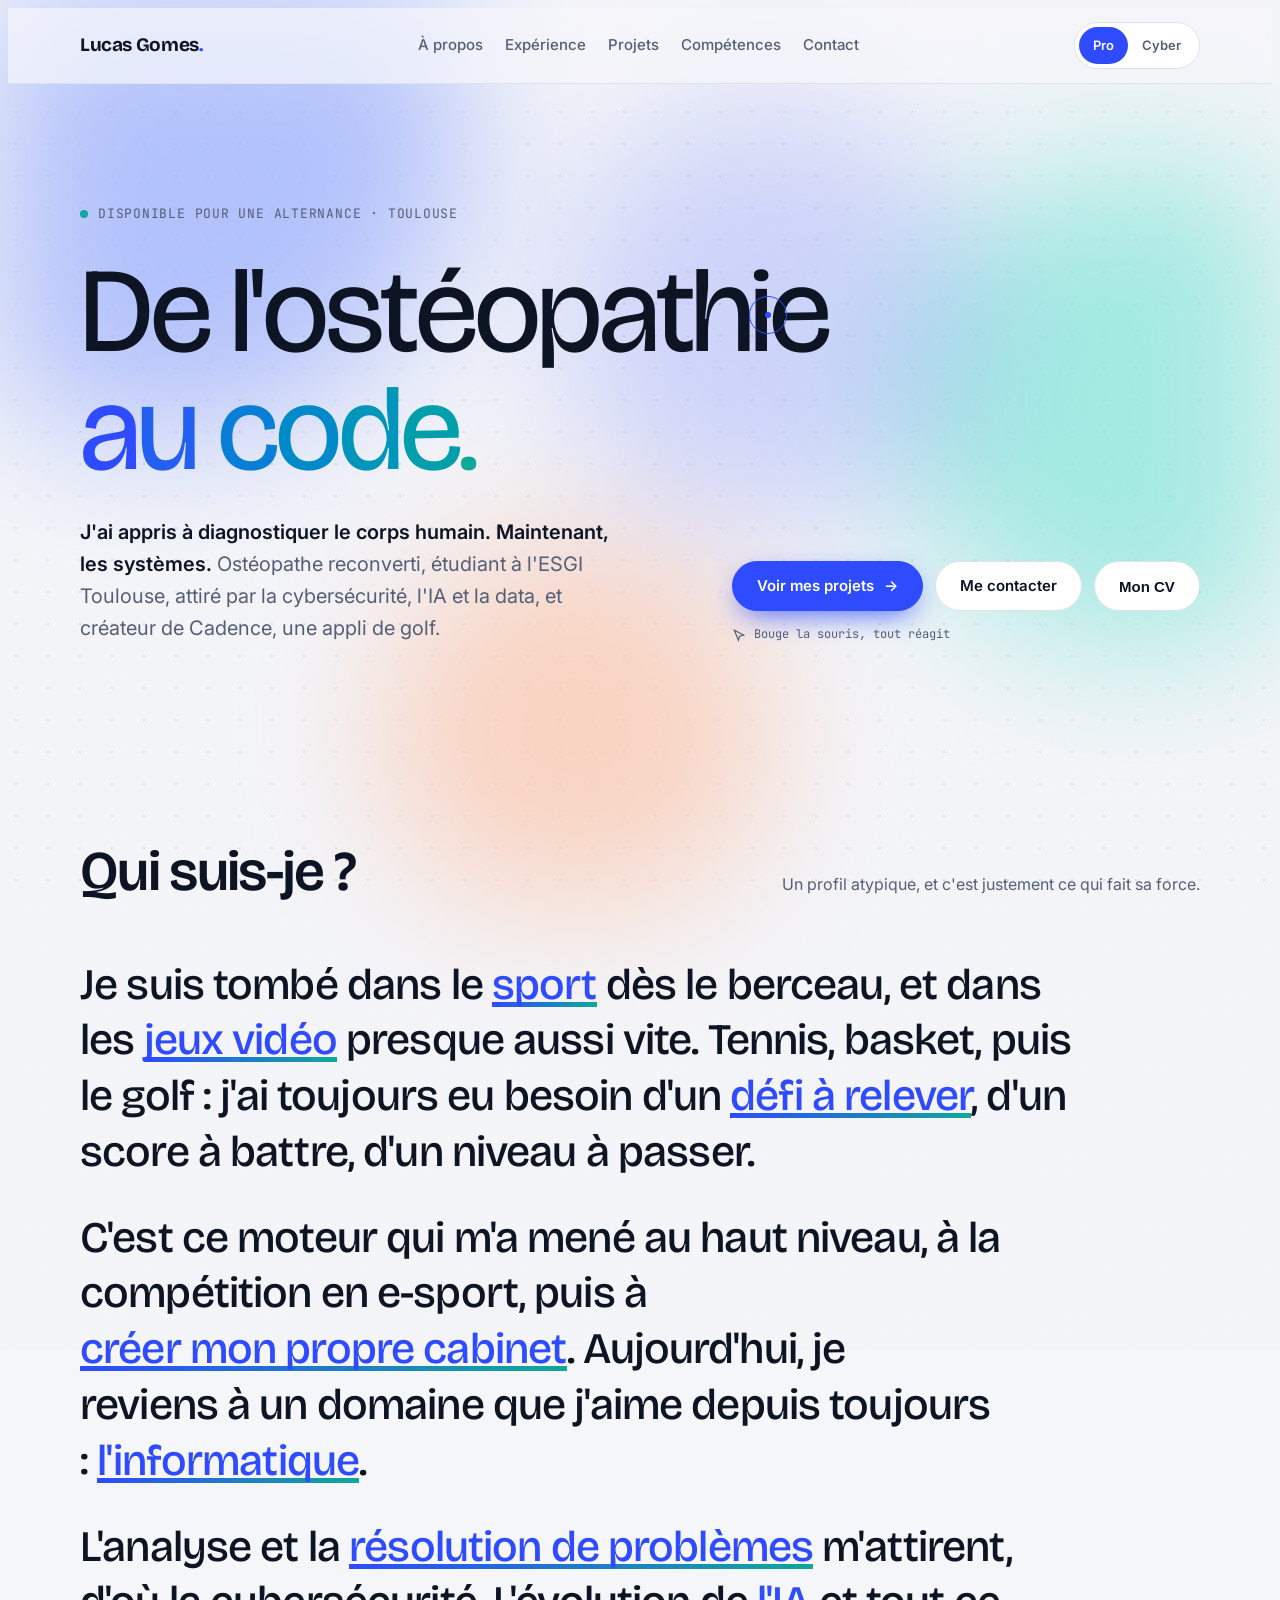
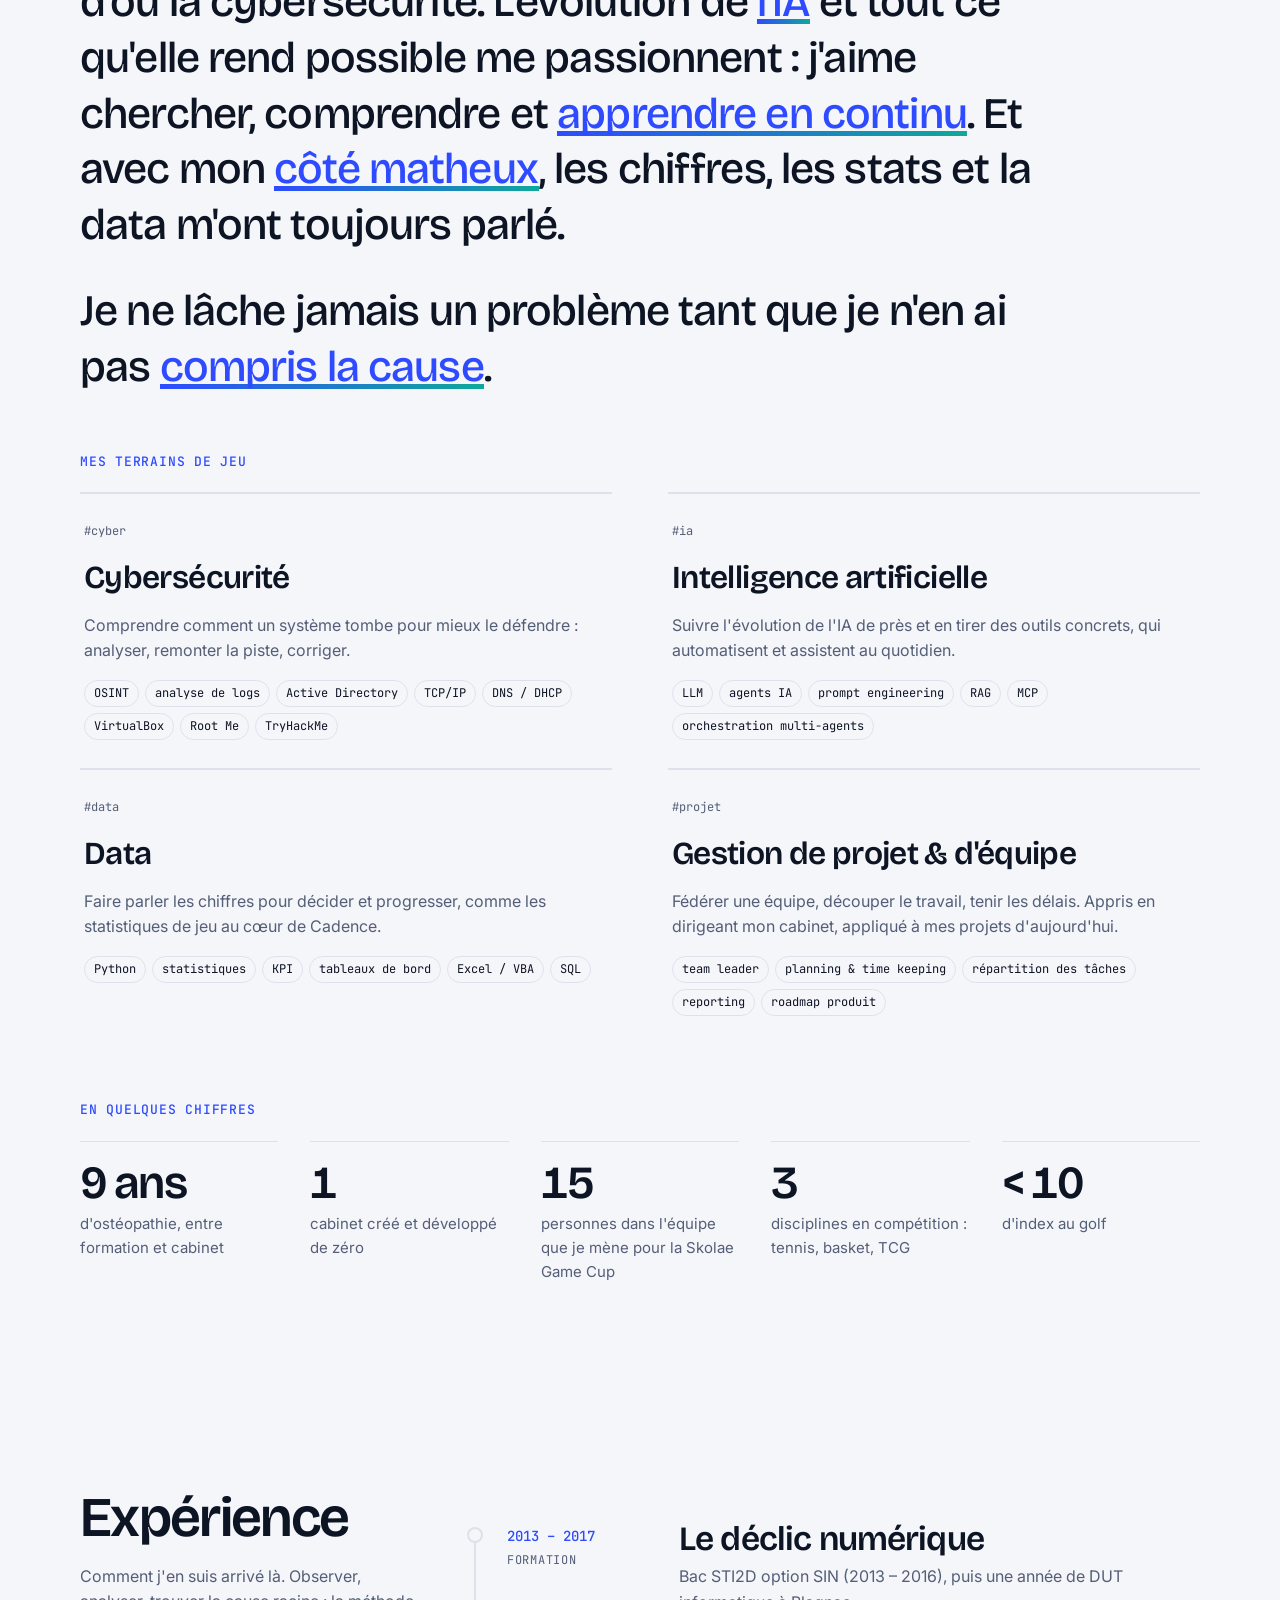
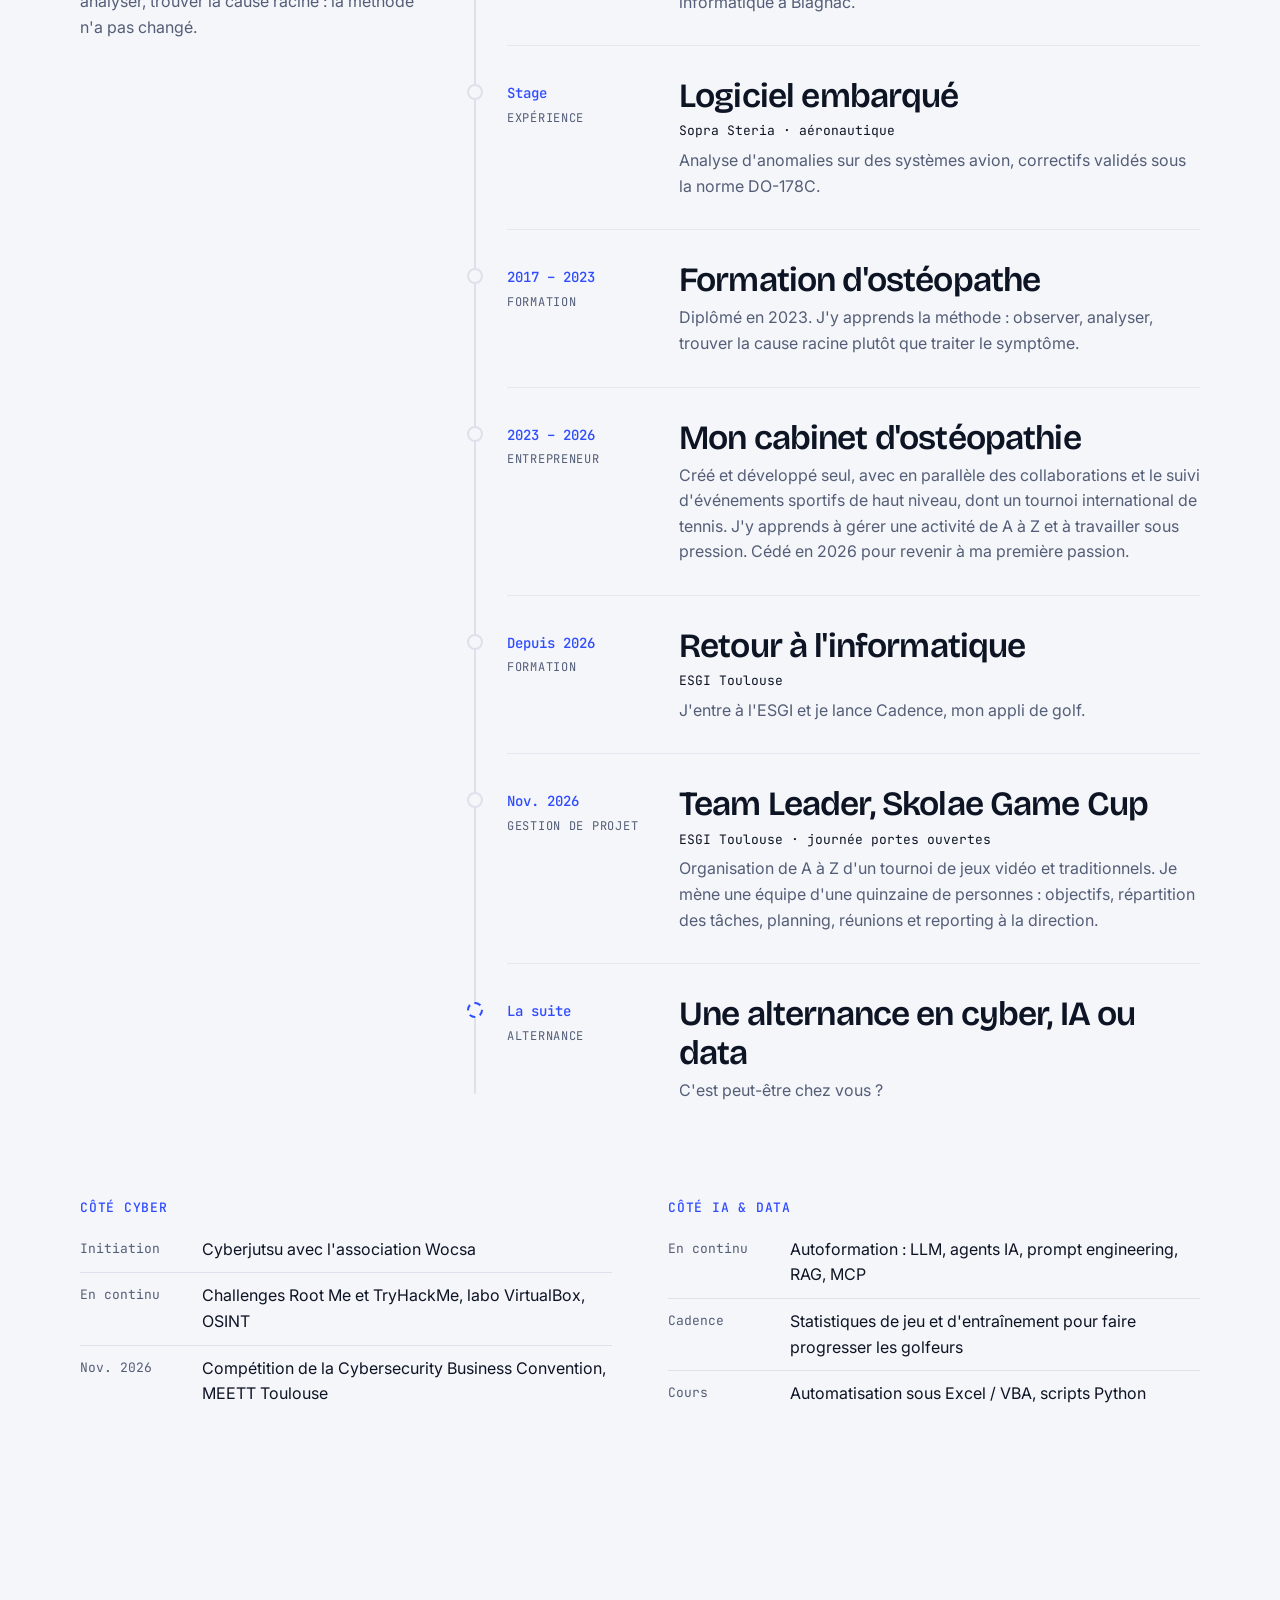
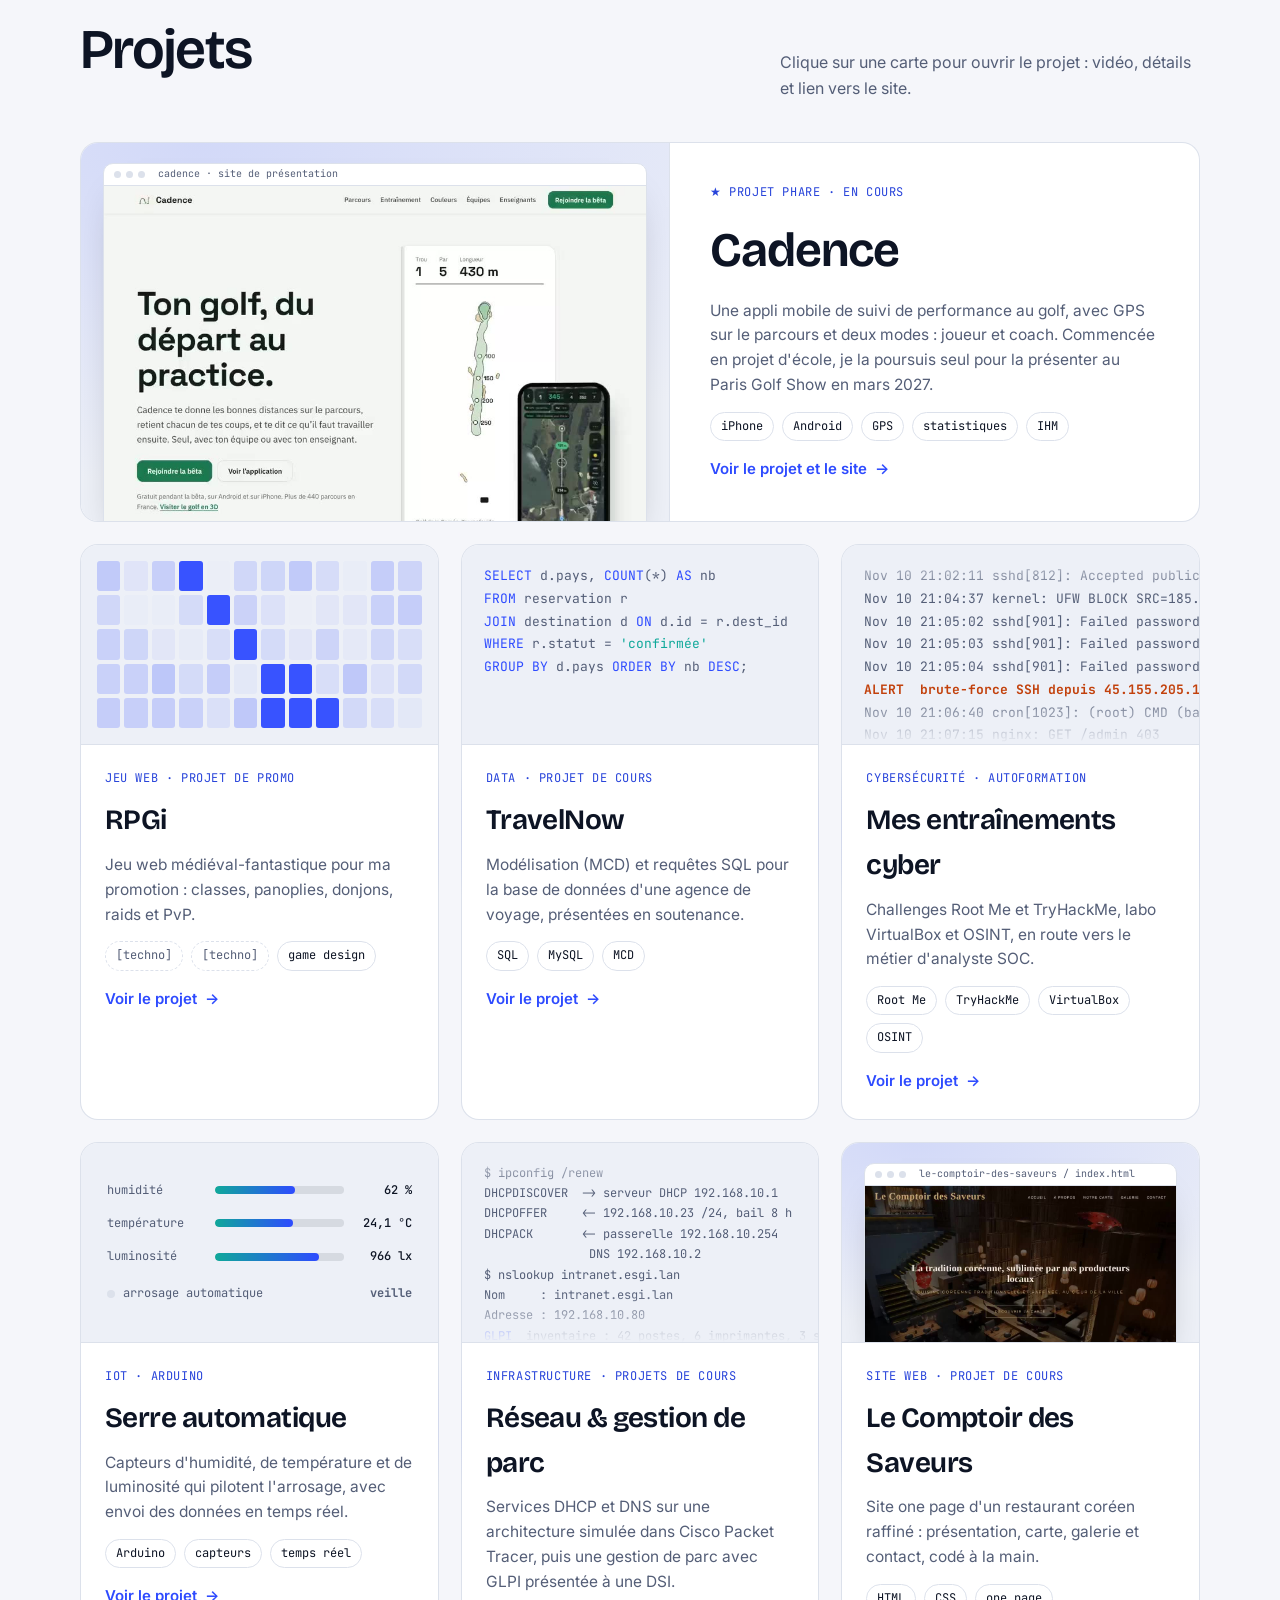
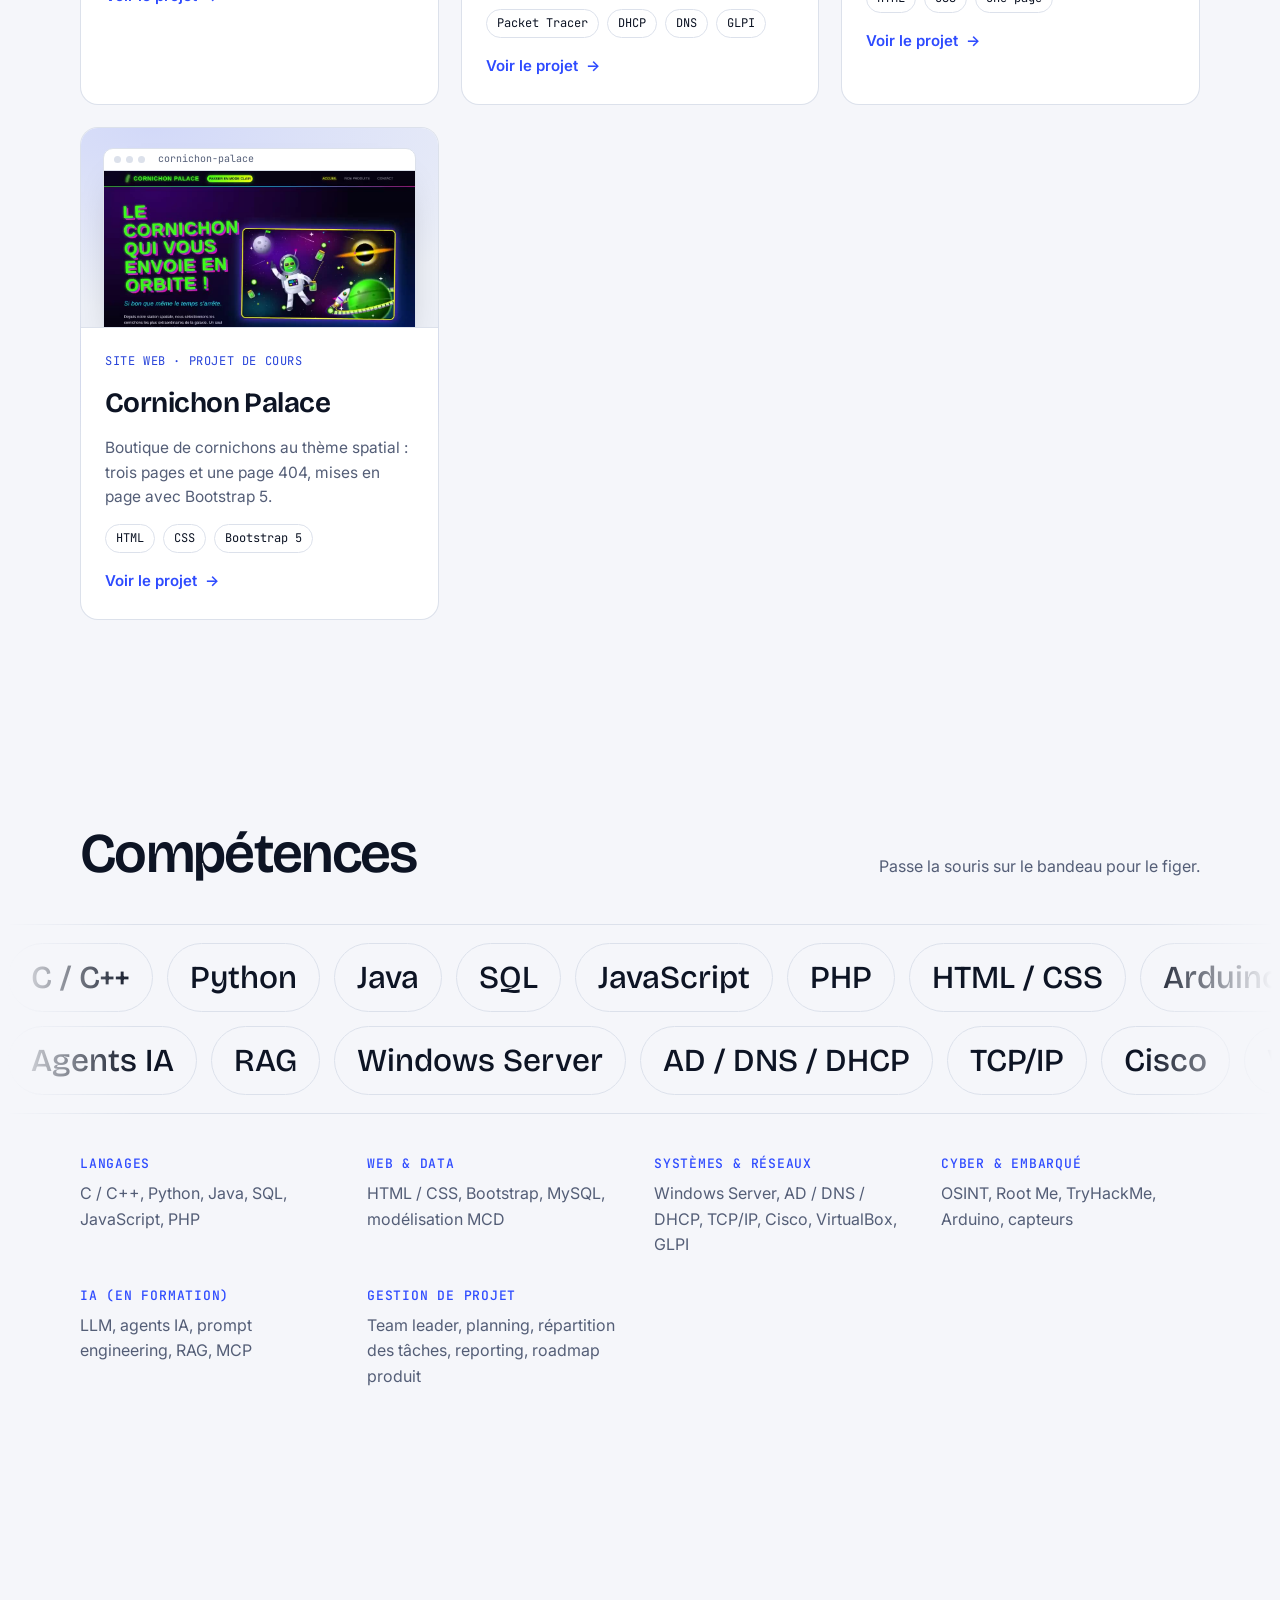
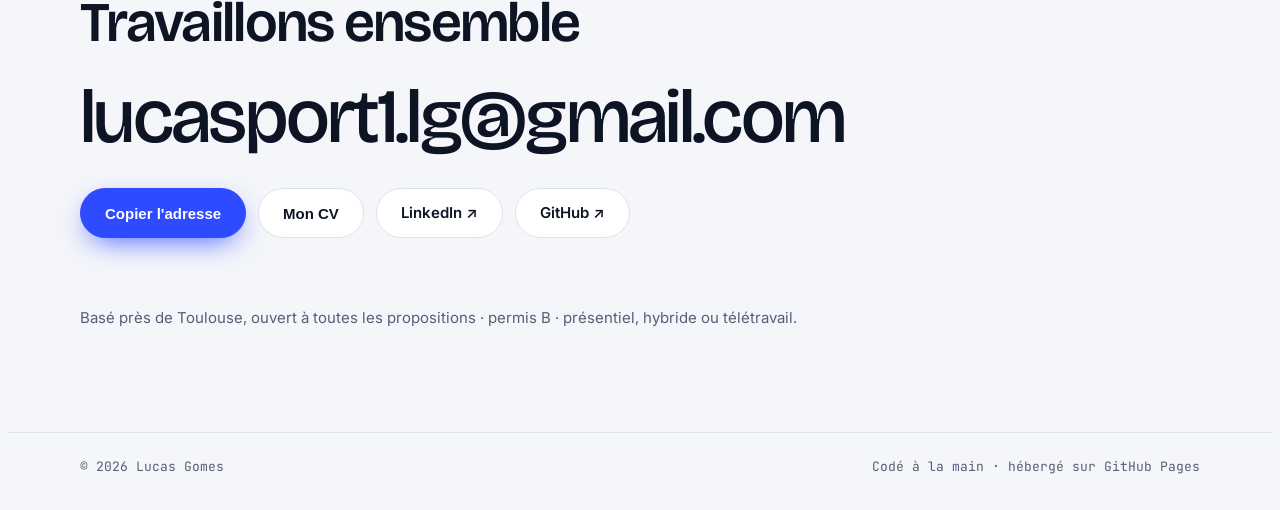
==== index.html @ 2aadfc9c "Mise en ligne du portfolio Co-Authored-By: Claude Opus 5.5 <noreply@anthropic.com> Claude-Session: h" ====
<!doctype html>
<html lang="fr">
<head>
<meta charset="utf-8">
<meta name="viewport" content="width=device-width, initial-scale=1, viewport-fit=cover">
<title>Lucas Gomes · Portfolio, alternance cyber, IA et data à Toulouse</title>
<meta name="description" content="Portfolio de Lucas Gomes, étudiant à l'ESGI Toulouse en reconversion vers l'informatique, à la recherche d'une alternance en cybersécurité, IA ou data. Projets : Cadence, TravelNow, serre connectée, sites web.">
<meta name="author" content="Lucas Gomes">
<meta property="og:type" content="website">
<meta property="og:title" content="Lucas Gomes · De l'ostéopathie au code">
<meta property="og:description" content="Étudiant ESGI Toulouse, en recherche d'alternance en cybersécurité, IA ou data.">
<meta property="og:image" content="assets/media/cadence-site-poster.jpg">
<meta name="theme-color" content="#05070B">
<link rel="icon" href="data:image/svg+xml,%3Csvg xmlns='http://www.w3.org/2000/svg' viewBox='0 0 64 64'%3E%3Crect width='64' height='64' rx='14' fill='%2305070B'/%3E%3Ctext x='32' y='42' font-family='monospace' font-size='28' font-weight='700' text-anchor='middle' fill='%233DFFA2'%3ELG%3C/text%3E%3C/svg%3E">
<link rel="preconnect" href="https://fonts.googleapis.com">
<link rel="preconnect" href="https://fonts.gstatic.com" crossorigin>
<link rel="stylesheet" href="https://fonts.googleapis.com/css2?family=Bricolage+Grotesque:opsz,wght@12..96,200..800&family=Inter:wght@400;500;600&family=JetBrains+Mono:wght@400;500;700&display=swap">
<style>
/* Layout : une seule colonne éditoriale (max 1160px), fond vivant fixe derrière (canvas + halos), contenu en couches au-dessus.
   Deux "looks" choisis par le visiteur via data-look sur <html> : pro (clair, dégradés doux) et cyber (sombre, glyphes). */
:root{
  color-scheme: light;
  --bg:#F5F6FA; --bg2:#FFFFFF; --fg:#0D1424; --muted:#545E77; --line:#DCE1EB;
  --card:rgba(255,255,255,.72); --v-bg:#EDF0F7;
  --accent:#2E4BFF; --accent-ink:#FFFFFF; --accent2:#0FA89A; --warn:#C2410C;
  --blob1:#7D98FF; --blob2:#62E3D1; --blob3:#FFB995; --blob-op:.55;
  --field:84,94,119; --field-hot:46,75,255;
  --nav:rgba(245,246,250,.72);
  --display:'Bricolage Grotesque','Space Grotesk',system-ui,sans-serif;
  --body:'Inter',system-ui,-apple-system,'Segoe UI',sans-serif;
  --mono:'JetBrains Mono',ui-monospace,'SFMono-Regular',Menlo,monospace;
  --radius:18px; --h-weight:420; --h-track:-0.035em;
}
:root[data-look="cyber"]{
  color-scheme: dark;
  --bg:#05070B; --bg2:#0A0F15; --fg:#E3EBF2; --muted:#8D9AA9; --line:#1A2430;
  --card:rgba(10,16,23,.78); --v-bg:#081017;
  --accent:#3DFFA2; --accent-ink:#03110A; --accent2:#22D3EE; --warn:#FB923C;
  --blob1:#0C5A40; --blob2:#0A4656; --blob3:#0E3326; --blob-op:.5;
  --field:110,128,148; --field-hot:61,255,162;
  --nav:rgba(5,7,11,.72);
  --display:'JetBrains Mono',ui-monospace,Menlo,monospace;
  --radius:6px; --h-weight:700; --h-track:-0.04em;
}
*{box-sizing:border-box}
html{scroll-behavior:smooth}
body{background:var(--bg);color:var(--fg);font-family:var(--body);font-size:16px;line-height:1.6;overflow-x:hidden;transition:background .4s,color .4s}
::selection{background:var(--accent);color:var(--accent-ink)}
a{color:inherit}
:focus-visible{outline:2px solid var(--accent);outline-offset:3px;border-radius:4px}
.only-cyber{display:none}
:root[data-look="cyber"] .only-cyber{display:revert}
:root[data-look="cyber"] .only-pro{display:none}

/* ---------- fond vivant ---------- */
#field{position:fixed;inset:0;width:100%;height:100%;z-index:0;pointer-events:none}
.blobs{position:fixed;inset:0;z-index:0;pointer-events:none;overflow:hidden;filter:blur(70px);opacity:var(--blob-op);transition:opacity .5s}
.blob{position:absolute;border-radius:50%;will-change:transform}
.b1{width:46vw;height:46vw;left:-10vw;top:-12vw;background:var(--blob1);animation:drift1 22s ease-in-out infinite alternate}
.b2{width:38vw;height:38vw;right:-8vw;top:18vh;background:var(--blob2);animation:drift2 26s ease-in-out infinite alternate}
.b3{width:30vw;height:30vw;left:30vw;top:60vh;background:var(--blob3);animation:drift3 30s ease-in-out infinite alternate}
.bc{width:420px;height:420px;left:0;top:0;background:var(--accent);opacity:.35}
@keyframes drift1{to{transform:translate(18vw,14vh) scale(1.15)}}
@keyframes drift2{to{transform:translate(-20vw,22vh) scale(.9)}}
@keyframes drift3{to{transform:translate(-14vw,-30vh) scale(1.2)}}
.scan{position:fixed;inset:0;z-index:1;pointer-events:none;background:repeating-linear-gradient(to bottom,transparent 0 2px,rgba(0,0,0,.18) 2px 3px);opacity:0;transition:opacity .4s}
:root[data-look="cyber"] .scan{opacity:1}
.grain{position:fixed;inset:-50%;z-index:1;pointer-events:none;opacity:.05;background-image:url("data:image/svg+xml,%3Csvg xmlns='http://www.w3.org/2000/svg' width='160' height='160'%3E%3Cfilter id='n'%3E%3CfeTurbulence type='fractalNoise' baseFrequency='.9' numOctaves='2'/%3E%3C/filter%3E%3Crect width='100%25' height='100%25' filter='url(%23n)'/%3E%3C/svg%3E")}
main,header,footer{position:relative;z-index:2}

/* ---------- curseur ---------- */
.cur{position:fixed;left:0;top:0;z-index:100;pointer-events:none;border-radius:50%;display:none}
.cur-dot{width:6px;height:6px;margin:-3px 0 0 -3px;background:var(--accent)}
.cur-ring{width:38px;height:38px;margin:-19px 0 0 -19px;border:1.5px solid var(--accent);transition:width .25s,height .25s,margin .25s,background .25s,border-radius .25s}
.cur-ring.hover{width:72px;height:72px;margin:-36px 0 0 -36px;background:color-mix(in srgb,var(--accent) 14%,transparent)}
:root[data-look="cyber"] .cur-ring{border-radius:2px}
@media (pointer:fine){ .has-cursor .cur{display:block} .has-cursor, .has-cursor a, .has-cursor button{cursor:none} }

/* ---------- structure ---------- */
.wrap{max-width:1160px;margin:0 auto;padding-left:max(20px,env(safe-area-inset-left,0px));padding-right:max(20px,env(safe-area-inset-right,0px))}
.progress{position:fixed;top:0;left:0;height:3px;width:100%;transform-origin:0 50%;transform:scaleX(0);background:linear-gradient(90deg,var(--accent),var(--accent2));z-index:60}
body::before{content:"";position:fixed;inset:0 0 auto;height:env(safe-area-inset-top,0px);z-index:10;background:var(--bg)}
header{position:sticky;top:env(safe-area-inset-top,0px);z-index:50;backdrop-filter:blur(14px) saturate(1.4);-webkit-backdrop-filter:blur(14px) saturate(1.4);background:var(--nav);border-bottom:1px solid var(--line)}
nav{display:flex;flex-wrap:wrap;align-items:center;justify-content:space-between;gap:12px 24px;padding-block:14px}
.logo{font-family:var(--display);font-weight:700;font-size:19px;text-decoration:none;letter-spacing:-0.02em}
.logo b{color:var(--accent)}
.links{display:flex;flex-wrap:wrap;gap:4px 22px;font-size:15px;font-weight:500}
.links a{text-decoration:none;color:var(--muted);padding-block:8px;position:relative;transition:color .2s}
.links a::after{content:"";position:absolute;left:0;right:0;bottom:4px;height:2px;background:var(--accent);transform:scaleX(0);transform-origin:right;transition:transform .35s cubic-bezier(.7,0,.2,1)}
.links a:hover{color:var(--fg)} .links a:hover::after{transform:scaleX(1);transform-origin:left}
:root[data-look="cyber"] .links a{font-family:var(--mono);font-size:13px}

.switch{position:relative;display:flex;padding:4px;border:1px solid var(--line);border-radius:999px;background:var(--bg2);font-size:13px;font-weight:600}
.switch button{position:relative;z-index:1;border:0;background:none;color:var(--muted);font:inherit;padding:8px 14px;border-radius:999px;min-height:36px;transition:color .3s}
.switch button[aria-pressed="true"]{color:var(--accent-ink)}
.switch .pill{position:absolute;top:4px;bottom:4px;left:4px;border-radius:999px;background:var(--accent);transition:transform .45s cubic-bezier(.7,0,.2,1),width .45s}
:root[data-look="cyber"] .switch,:root[data-look="cyber"] .switch .pill,:root[data-look="cyber"] .switch button{border-radius:4px;font-family:var(--mono)}
::view-transition-old(root),::view-transition-new(root){animation:none;mix-blend-mode:normal}

/* ---------- hero ---------- */
.hero{padding-block:clamp(56px,10vw,120px) clamp(48px,8vw,96px);display:flex;flex-direction:column;gap:28px}
.eyebrow{font-family:var(--mono);font-size:13px;letter-spacing:.06em;text-transform:uppercase;color:var(--muted);display:flex;align-items:center;gap:10px}
.eyebrow .dot{width:8px;height:8px;border-radius:50%;background:var(--accent2);box-shadow:0 0 0 0 var(--accent2);animation:ping 2s infinite}
@keyframes ping{70%{box-shadow:0 0 0 10px transparent}100%{box-shadow:0 0 0 0 transparent}}
:root[data-look="cyber"] .eyebrow{text-transform:none;letter-spacing:0;color:var(--accent)}
.caret{display:inline-block;width:.6em;height:1.1em;background:var(--accent);vertical-align:-.15em;animation:blink 1s steps(1) infinite}
@keyframes blink{50%{opacity:0}}
h1{margin:0;font-family:var(--display);font-weight:var(--h-weight);font-size:clamp(46px,9.4vw,132px);line-height:.98;letter-spacing:var(--h-track);font-variation-settings:'opsz' 96;text-wrap:balance}
h1 .line{display:block}
h1 .w{display:inline-block;white-space:nowrap}
h1 .c{display:inline-block;transition:color .3s;will-change:transform}
h1 .l2 .c{color:color-mix(in oklab,var(--accent) calc(100% - var(--t)*100%),var(--accent2))}
:root[data-look="cyber"] h1{font-size:clamp(38px,7.6vw,104px)}
:root[data-look="cyber"] h1 .l2 .c{color:var(--accent);text-shadow:0 0 24px color-mix(in srgb,var(--accent) 45%,transparent)}
.hero-foot{display:flex;flex-wrap:wrap;align-items:flex-end;justify-content:space-between;gap:28px}
.lede{margin:0;max-width:560px;font-size:clamp(17px,1.6vw,20px);line-height:1.6;color:var(--muted);min-width:0}
.lede strong{color:var(--fg);font-weight:600}
.ctas{display:flex;flex-wrap:wrap;gap:12px}
.btn{display:inline-flex;align-items:center;gap:10px;min-height:50px;padding:0 24px;border-radius:999px;font-weight:600;font-size:15px;text-decoration:none;border:1px solid var(--line);background:var(--bg2);color:var(--fg);transition:background .3s,color .3s,border-color .3s,box-shadow .3s;will-change:transform}
.btn.primary{background:var(--accent);color:var(--accent-ink);border-color:var(--accent);box-shadow:0 10px 30px -10px var(--accent)}
.btn:hover{border-color:var(--accent)}
.btn .arr{transition:transform .3s}
.btn:hover .arr{transform:translateX(4px)}
:root[data-look="cyber"] .btn{border-radius:4px;font-family:var(--mono);font-size:14px}
.hint{font-family:var(--mono);font-size:12px;color:var(--muted);display:flex;align-items:center;gap:8px}
.hint svg{animation:nudge 2.4s ease-in-out infinite}
@keyframes nudge{50%{transform:translate(-4px,-4px)}}

/* ---------- sections ---------- */
section{padding-block:clamp(56px,8vw,104px)}
.sec-head{display:flex;flex-wrap:wrap;align-items:baseline;justify-content:space-between;gap:12px 32px;margin-bottom:40px}
h2{margin:0;font-family:var(--display);font-weight:600;font-size:clamp(32px,4.4vw,56px);letter-spacing:-0.03em;line-height:1.05;text-wrap:balance}
:root[data-look="cyber"] h2{font-weight:700;font-size:clamp(26px,3.4vw,40px)}
:root[data-look="cyber"] h2::before{content:"> ";color:var(--accent)}
.sec-head p{margin:0;color:var(--muted);max-width:420px}

/* à propos */
.about{display:flex;flex-direction:column;gap:56px}
.about .sec-head{margin-bottom:0}
.manifesto{display:flex;flex-direction:column;gap:.7em;font-family:var(--display);font-size:clamp(24px,3.4vw,44px);line-height:1.28;letter-spacing:-0.02em;font-weight:500;max-width:1000px}
.manifesto p{margin:0;text-wrap:pretty}
:root[data-look="cyber"] .manifesto{font-size:clamp(20px,2.6vw,32px);font-weight:500;letter-spacing:-0.01em}
.mw{color:var(--muted);transition:color .5s}
.mw.on{color:var(--fg)}
.k{position:relative;white-space:nowrap;background:linear-gradient(90deg,var(--accent),var(--accent2)) left 92%/0% .12em no-repeat;transition:background-size .7s cubic-bezier(.7,0,.2,1)}
.k.on{background-size:100% .12em}
.k .mw.on{color:var(--accent)}
.k:hover .mw{color:var(--accent2)}
.facts-wrap{display:flex;flex-direction:column;gap:20px}
.f-tags{margin:6px 0 0;padding:0;list-style:none;display:flex;flex-wrap:wrap;gap:6px}
.f-tags li{font-family:var(--mono);font-size:12px;padding:3px 9px;border-radius:999px;border:1px solid var(--line);color:var(--fg);transition:border-color .25s,color .25s,background .25s}
.f-tags li:hover{border-color:var(--accent);color:var(--accent);background:color-mix(in srgb,var(--accent) 8%,transparent)}
:root[data-look="cyber"] .f-tags li{border-radius:3px}
.facts{margin:0;display:grid;grid-template-columns:repeat(auto-fit,minmax(min(100%,170px),1fr));gap:24px 32px}
.facts div{border-top:1px solid var(--line);padding-top:18px;display:flex;flex-direction:column;gap:6px;transition:border-color .3s}
.facts div:hover{border-color:var(--accent)}
.facts dt{font-family:var(--display);font-size:clamp(32px,3.6vw,46px);font-weight:600;letter-spacing:-0.04em;line-height:1;color:var(--fg);font-variant-numeric:tabular-nums;transition:color .3s}
.facts div:hover dt{color:var(--accent)}
.facts dd{margin:0;color:var(--muted);font-size:15px;max-width:220px}
.fields{display:flex;flex-direction:column;gap:20px}
.fields-title{margin:0;font-family:var(--mono);font-size:13px;letter-spacing:.06em;text-transform:uppercase;color:var(--accent);font-weight:500}
.fields-grid{display:grid;grid-template-columns:repeat(auto-fit,minmax(min(100%,420px),1fr));gap:0 56px}
.field{--mx:50%;--my:50%;position:relative;padding:28px 4px 28px;border-top:2px solid var(--line);display:flex;flex-direction:column;gap:10px}
.field::before{content:"";position:absolute;left:0;top:-2px;height:2px;width:100%;background:linear-gradient(90deg,var(--accent),var(--accent2));transform:scaleX(0);transform-origin:left;transition:transform .6s cubic-bezier(.7,0,.2,1)}
.field:hover::before{transform:scaleX(1)}
.f-idx{font-family:var(--mono);font-size:12px;color:var(--muted)}
.f-idx::before{content:"#"}
:root[data-look="cyber"] .f-idx::before{content:"~/"}
.field h4{margin:0;font-family:var(--display);font-size:clamp(24px,2.6vw,32px);font-weight:600;letter-spacing:-0.02em;transition:transform .45s cubic-bezier(.2,.8,.2,1),color .3s}
.field:hover h4{transform:translateX(8px);color:var(--accent)}
.field p{margin:0;color:var(--muted)}

/* expérience : une ligne de vie, sans boîtes */
.xp-layout{display:grid;grid-template-columns:minmax(0,1fr) minmax(0,2.2fr);gap:48px;align-items:start}
@media (max-width:860px){.xp-layout{grid-template-columns:minmax(0,1fr);gap:24px}}
.xp-side{position:sticky;top:110px;display:flex;flex-direction:column;gap:16px}
@media (max-width:860px){.xp-side{position:static}}
.xp-side p{margin:0;color:var(--muted);max-width:340px}
.xp-list{position:relative;display:flex;flex-direction:column;padding-left:44px}
.xp-line{position:absolute;left:11px;top:40px;bottom:40px;width:2px;background:var(--line);border-radius:2px;overflow:hidden}
.xp-fill{position:absolute;inset:0;background:linear-gradient(var(--accent),var(--accent2));transform-origin:top;transform:scaleY(0)}
.xp{--mx:50%;--my:50%;position:relative;display:grid;grid-template-columns:140px minmax(0,1fr);gap:6px 32px;padding-block:30px}
@media (max-width:600px){.xp{grid-template-columns:minmax(0,1fr)}}
.xp+.xp{border-top:1px solid color-mix(in srgb,var(--line) 70%,transparent)}
.xp::before{content:"";position:absolute;inset:0 -24px 0 -12px;pointer-events:none;opacity:0;transition:opacity .4s;background:radial-gradient(420px circle at var(--mx) var(--my),color-mix(in srgb,var(--accent) 10%,transparent),transparent 60%)}
.xp:hover::before{opacity:1}
.xp-node{position:absolute;left:-40px;top:38px;width:16px;height:16px;border-radius:50%;background:var(--bg);border:2px solid var(--line);transition:border-color .4s,background .4s,box-shadow .4s,transform .4s}
.xp.lit .xp-node{border-color:var(--accent);background:var(--accent);box-shadow:0 0 0 6px color-mix(in srgb,var(--accent) 18%,transparent)}
.xp:hover .xp-node{transform:scale(1.3)}
.xp.next .xp-node{background:var(--bg);border-style:dashed;border-color:var(--accent);box-shadow:none}
:root[data-look="cyber"] .xp-node{border-radius:2px}
.xp-when{display:flex;flex-direction:column;gap:4px;padding-top:6px;font-family:var(--mono)}
.xp-date{color:var(--accent);font-weight:500;font-size:14px}
.xp-type{color:var(--muted);font-size:12px;letter-spacing:.06em;text-transform:uppercase}
:root[data-look="cyber"] .xp-date::before{content:"["} :root[data-look="cyber"] .xp-date::after{content:"]"}
:root[data-look="cyber"] .xp-type{text-transform:none;letter-spacing:0}
:root[data-look="cyber"] .xp-type::before{content:"// "}
.xp-what{display:flex;flex-direction:column;gap:6px;min-width:0;transition:transform .45s cubic-bezier(.2,.8,.2,1)}
.xp:hover .xp-what{transform:translateX(10px)}
.xp h3{margin:0;font-family:var(--display);font-size:clamp(22px,2.8vw,34px);font-weight:600;letter-spacing:-0.025em;line-height:1.15;transition:color .3s}
.xp:hover h3{color:var(--accent)}
.xp-what p{margin:0;color:var(--muted);max-width:560px}
.xp-org{font-family:var(--mono);font-size:13px;color:var(--fg)}
.xp-extra{display:grid;grid-template-columns:repeat(auto-fit,minmax(min(100%,300px),1fr));gap:24px 56px;margin-top:64px}
.xp-box h3{margin:0 0 8px;font-family:var(--mono);font-size:13px;letter-spacing:.06em;text-transform:uppercase;color:var(--accent);font-weight:500}
.mini{margin:0;padding:0;list-style:none;display:flex;flex-direction:column}
.mini li{display:grid;grid-template-columns:110px minmax(0,1fr);gap:12px;padding-block:10px;border-top:1px solid var(--line);transition:padding-left .3s,color .3s}
.mini li:first-child{border-top:0}
.mini li:hover{padding-left:8px}
.mini li span{font-family:var(--mono);font-size:13px;color:var(--muted);padding-top:2px}
@media (max-width:420px){.mini li{grid-template-columns:minmax(0,1fr);gap:2px}}

/* projets */
.cards{display:grid;grid-template-columns:repeat(auto-fit,minmax(min(100%,330px),1fr));gap:22px;perspective:1200px}
.card{--mx:50%;--my:50%;position:relative;display:flex;flex-direction:column;text-decoration:none;color:var(--fg);border-radius:var(--radius);border:1px solid transparent;
  background:linear-gradient(var(--bg2),var(--bg2)) padding-box,radial-gradient(420px circle at var(--mx) var(--my),var(--accent),var(--line) 45%) border-box;
  transform-style:preserve-3d;transition:transform .5s cubic-bezier(.2,.8,.2,1),box-shadow .4s;overflow:hidden;min-width:0}
.card::before{content:"";position:absolute;inset:0;z-index:3;pointer-events:none;opacity:0;transition:opacity .3s;background:radial-gradient(500px circle at var(--mx) var(--my),color-mix(in srgb,var(--accent) 16%,transparent),transparent 45%)}
.card:hover::before{opacity:1}
.card:hover{box-shadow:0 30px 60px -30px color-mix(in srgb,var(--accent) 55%,transparent)}
.visual{position:relative;height:200px;background:var(--v-bg);overflow:hidden;border-bottom:1px solid var(--line)}
.card-body{padding:24px 24px 26px;display:flex;flex-direction:column;gap:10px;transform:translateZ(30px)}
.kind{font-family:var(--mono);font-size:12px;letter-spacing:.05em;text-transform:uppercase;color:var(--accent)}
:root[data-look="pro"] .kind{color:color-mix(in oklab,var(--accent) 85%,var(--fg))}
.card h3{margin:0;font-family:var(--display);font-size:28px;font-weight:650;letter-spacing:-0.02em}
.card p{margin:0;color:var(--muted);font-size:15.5px}
.tags{display:flex;flex-wrap:wrap;gap:8px;margin-top:4px}
.tag{font-family:var(--mono);font-size:12px;padding:4px 10px;border-radius:999px;border:1px solid var(--line);color:var(--fg)}
.tag.todo{border-style:dashed;color:var(--muted)}
:root[data-look="cyber"] .tag{border-radius:3px}
.more{margin-top:6px;font-weight:600;font-size:15px;color:var(--accent);display:flex;gap:8px;align-items:center}
.more span{transition:transform .3s}
.card:hover .more span{transform:translateX(6px)}

/* visuels de projet */
.v-cadence{background:repeating-radial-gradient(circle at 70% 55%,transparent 0 18px,color-mix(in srgb,var(--accent2) 22%,transparent) 18px 19px),var(--v-bg)}
.v-cadence .hole{position:absolute;left:70%;top:55%;width:14px;height:14px;margin:-7px;border-radius:50%;background:var(--fg)}
.v-cadence .flag{position:absolute;left:70%;top:55%;width:2px;height:64px;margin-top:-64px;background:var(--fg)}
.v-cadence .flag::after{content:"";position:absolute;left:2px;top:0;border-left:26px solid var(--accent);border-top:9px solid transparent;border-bottom:9px solid transparent;transform-origin:left;animation:wave 1.6s ease-in-out infinite alternate}
@keyframes wave{to{transform:scaleX(.7) skewY(6deg)}}
.v-cadence .ball{position:absolute;left:14%;top:78%;width:16px;height:16px;margin:-8px;border-radius:50%;background:radial-gradient(circle at 35% 30%,#FFFFFF 55%,#D9DEE6);border:1px solid rgba(0,0,0,.12);box-shadow:0 4px 10px rgba(0,0,0,.2);transition:left 1.1s cubic-bezier(.3,.7,.2,1),top 1.1s cubic-bezier(.5,0,.3,1)}
.v-cadence .trail{position:absolute;inset:0}
.card:hover .v-cadence .ball{left:70%;top:55%}
:root[data-look="cyber"] .v-cadence .ball{border-color:transparent;box-shadow:0 0 12px 2px color-mix(in srgb,var(--accent) 55%,transparent),0 0 0 1px var(--accent)}
.v-rpgi{display:grid;grid-template-columns:repeat(12,1fr);grid-template-rows:repeat(5,1fr);gap:4px;padding:16px}
.v-rpgi i{border-radius:3px;background:color-mix(in srgb,var(--accent) calc(var(--k)*100%),var(--v-bg));transition:transform .5s cubic-bezier(.2,.8,.2,1),background .5s;transition-delay:calc(var(--d)*18ms)}
.card:hover .v-rpgi i{transform:rotateY(180deg) scale(.86);background:color-mix(in srgb,var(--accent2) calc(var(--k)*100%),var(--v-bg))}
.code{font-family:var(--mono);font-size:13px;line-height:1.75;padding:20px 22px;margin:0;white-space:pre;color:var(--muted);position:relative}
.code .k{color:var(--accent)} .code .s{color:var(--accent2)} .code .warn{color:var(--warn);font-weight:700}
.v-travel::after{content:"";position:absolute;left:0;right:0;top:20px;height:23px;background:color-mix(in srgb,var(--accent) 14%,transparent);border-left:3px solid var(--accent);transform:translateY(0);opacity:0;transition:opacity .3s}
.card:hover .v-travel::after{opacity:1;animation:rows 2.4s steps(1) infinite}
@keyframes rows{0%{transform:translateY(0)}25%{transform:translateY(23px)}50%{transform:translateY(46px)}75%{transform:translateY(69px)}}
.v-soc .code{animation:logs 9s linear infinite;animation-play-state:paused}
.card:hover .v-soc .code{animation-play-state:running}
@keyframes logs{to{transform:translateY(-50%)}}
/* mini-navigateurs des sites web */
.v-web{background:radial-gradient(120% 90% at 20% 0%,color-mix(in srgb,var(--accent) 14%,var(--v-bg)),var(--v-bg))}
.browser{position:absolute;left:22px;right:22px;top:20px;bottom:-12px;border:1px solid var(--line);border-radius:10px 10px 0 0;background:var(--bg2);overflow:hidden;box-shadow:0 20px 40px -24px rgba(0,0,0,.45);transition:transform .6s cubic-bezier(.2,.8,.2,1)}
.card:hover .browser{transform:translateY(-6px)}
:root[data-look="cyber"] .browser{border-radius:4px 4px 0 0}
.bar{height:22px;display:flex;gap:5px;align-items:center;padding:0 10px;border-bottom:1px solid var(--line)}
.bar i{width:7px;height:7px;border-radius:50%;background:var(--line)}
.bar .url{margin-left:8px;font-family:var(--mono);font-size:10px;color:var(--muted);white-space:nowrap;overflow:hidden;text-overflow:ellipsis}
.viewport{position:relative;height:calc(100% - 22px);overflow:hidden}
/* projet phare en pleine largeur */
.card.feat{grid-column:1/-1;flex-direction:row;flex-wrap:wrap}
.card.feat .visual{flex:1 1 420px;height:auto;min-height:280px;border-bottom:0;border-right:1px solid var(--line)}
.card.feat .card-body{flex:1 1 360px;justify-content:center;padding:40px}
.card.feat h3{font-size:clamp(32px,4vw,48px)}
/* serre : jauges de capteurs */
.v-serre{display:flex;flex-direction:column;justify-content:center;gap:14px;padding:22px 26px;font-family:var(--mono);font-size:12px}
.gauge{display:grid;grid-template-columns:96px minmax(0,1fr) 56px;align-items:center;gap:12px;color:var(--muted)}
.gauge i{position:relative;height:8px;border-radius:4px;background:color-mix(in srgb,var(--fg) 10%,transparent);overflow:hidden}
.gauge i u{position:absolute;inset:0;width:50%;border-radius:inherit;background:linear-gradient(90deg,var(--accent2),var(--accent));transition:width .5s}
.gauge b{color:var(--fg);font-weight:500;text-align:right}
.pump{display:flex;align-items:center;gap:8px;color:var(--muted);margin-top:4px}
.pump em{font-style:normal;margin-left:auto;font-weight:700;color:var(--muted)}
.pump.on em{color:var(--accent)}
.led{width:8px;height:8px;border-radius:50%;background:var(--line);transition:background .3s}
.pump.on .led{background:var(--accent2);animation:ping 1.1s infinite}
.viewport video{width:100%;height:100%;object-fit:cover;object-position:top;display:block;background:var(--v-bg)}
.v-res .code{font-size:12px;line-height:1.7}
.big-view.vid{height:auto;overflow:hidden;background:#000}
.big-view video{width:100%;max-height:min(68vh,640px);display:block;background:#000}
.ov-links{display:flex;flex-wrap:wrap;gap:10px;margin-top:6px}
.where{color:var(--muted);font-size:15px;margin:0}
.viewport .shot{width:100%;display:block;transition:transform 6s cubic-bezier(.45,0,.2,1)}
.card:hover .viewport .shot{transform:translateY(calc(-100% + 170px))}
.slides{display:flex;width:300%;height:100%}
.slides img{width:33.333%;height:100%;flex:none;object-fit:cover;object-position:top}
.card:hover .slides{animation:pages 5s cubic-bezier(.7,0,.2,1) infinite}
@keyframes pages{0%,22%{transform:translateX(0)}33%,55%{transform:translateX(-33.333%)}66%,88%{transform:translateX(-66.666%)}100%{transform:translateX(0)}}

/* fiche projet (ouverte au clic sur une carte) */
.ov{position:fixed;inset:0;z-index:80;overflow-y:auto;overscroll-behavior:contain;background:color-mix(in srgb,var(--bg) 94%,transparent);backdrop-filter:blur(18px);-webkit-backdrop-filter:blur(18px);padding-top:env(safe-area-inset-top,0px);padding-bottom:env(safe-area-inset-bottom,0px)}
.ov-inner{padding-block:28px 64px;display:flex;flex-direction:column;gap:24px}
.ov-top{display:flex;justify-content:space-between;align-items:center;gap:16px;flex-wrap:wrap}
.ov h2{font-size:clamp(34px,5.4vw,72px)}
.ov-grid{display:grid;grid-template-columns:repeat(auto-fit,minmax(min(100%,300px),1fr));gap:32px;align-items:start}
.ov-grid.has-media{grid-template-columns:minmax(0,1fr) minmax(0,1.9fr)}
@media (max-width:860px){.ov-grid.has-media{grid-template-columns:minmax(0,1fr)}}
.ov-info{display:flex;flex-direction:column;gap:20px;min-width:0}
.ov-info>p{margin:0;font-size:17px;line-height:1.7;color:var(--muted)}
.ov dl{margin:0;display:flex;flex-direction:column;gap:14px}
.ov dt{font-family:var(--mono);font-size:12px;letter-spacing:.06em;text-transform:uppercase;color:var(--accent)}
.ov dd{margin:2px 0 0}
.big-browser{border:1px solid var(--line);border-radius:12px;overflow:hidden;background:var(--bg2);box-shadow:0 40px 80px -40px rgba(0,0,0,.5);min-width:0}
:root[data-look="cyber"] .big-browser{border-radius:4px;box-shadow:0 0 0 1px color-mix(in srgb,var(--accent) 30%,transparent),0 40px 80px -40px color-mix(in srgb,var(--accent) 35%,transparent)}
.big-browser .bar{height:38px;padding:0 14px;gap:7px}
.big-browser .bar i{width:10px;height:10px}
.big-browser .bar .url{font-size:12px;margin-left:12px;padding:4px 12px;border-radius:6px;background:var(--v-bg);flex:1;max-width:420px}
.tabs{display:flex;flex-wrap:wrap;gap:6px;padding:10px 14px;border-bottom:1px solid var(--line)}
.tabs button{border:1px solid var(--line);background:none;color:var(--muted);font:500 13px var(--body);padding:8px 14px;border-radius:999px;min-height:36px;transition:background .25s,color .25s,border-color .25s}
.tabs button[aria-pressed="true"]{background:var(--accent);border-color:var(--accent);color:var(--accent-ink)}
:root[data-look="cyber"] .tabs button{border-radius:4px;font-family:var(--mono)}
.big-view{height:min(68vh,640px);overflow-y:auto;background:var(--v-bg)}
.big-view img{width:100%;display:block}
.scroll-hint{font-family:var(--mono);font-size:12px;color:var(--muted)}
.soon{border:1px dashed var(--line);border-radius:var(--radius);padding:32px;display:flex;flex-direction:column;gap:10px;background:var(--card)}
.soon strong{font-family:var(--display);font-size:22px}
.soon p{margin:0;color:var(--muted)}
.v-soc::after{content:"";position:absolute;inset:0;background:linear-gradient(var(--v-bg),transparent 25%,transparent 75%,var(--v-bg));pointer-events:none}

/* compétences */
.marquee{overflow:hidden;border-block:1px solid var(--line);padding-block:18px;display:flex;flex-direction:column;gap:14px;mask-image:linear-gradient(90deg,transparent,#000 10%,#000 90%,transparent);-webkit-mask-image:linear-gradient(90deg,transparent,#000 10%,#000 90%,transparent)}
.track{display:flex;gap:14px;width:max-content;animation:slide 38s linear infinite}
.track.rev{animation-direction:reverse;animation-duration:46s}
.marquee:hover .track{animation-play-state:paused}
@keyframes slide{to{transform:translateX(-50%)}}
.chip{font-family:var(--display);font-size:clamp(20px,2.6vw,32px);font-weight:500;padding:8px 22px;border-radius:999px;border:1px solid var(--line);white-space:nowrap;transition:background .25s,color .25s,transform .25s,border-color .25s}
.chip:hover{background:var(--accent);color:var(--accent-ink);border-color:var(--accent);transform:scale(1.06) rotate(-2deg)}
:root[data-look="cyber"] .chip{border-radius:4px;font-size:clamp(16px,2vw,24px)}
.skills{display:grid;grid-template-columns:repeat(auto-fit,minmax(220px,1fr));gap:28px;margin-top:40px}
.skills h3{margin:0 0 6px;font-family:var(--mono);font-size:13px;letter-spacing:.06em;text-transform:uppercase;color:var(--accent);font-weight:500}
.skills p{margin:0;color:var(--muted)}

/* contact */
.contact{display:flex;flex-direction:column;gap:24px}
.big-mail{font-family:var(--display);font-size:clamp(28px,6vw,80px);font-weight:500;letter-spacing:-0.035em;line-height:1.05;word-break:break-word;margin:0;
  background:linear-gradient(90deg,var(--accent),var(--accent2)) left bottom/0% 4px no-repeat;padding-bottom:6px;transition:background-size .6s cubic-bezier(.7,0,.2,1);width:fit-content;max-width:100%}
.big-mail:hover{background-size:100% 4px}
:root[data-look="cyber"] .big-mail{font-size:clamp(22px,4.6vw,60px)}
.copy-msg{font-family:var(--mono);font-size:13px;color:var(--accent2);min-height:20px}
footer{border-top:1px solid var(--line)}
footer .wrap{padding-block:24px;display:flex;flex-wrap:wrap;justify-content:space-between;gap:12px;font-size:13px;color:var(--muted);font-family:var(--mono)}

@media (prefers-reduced-motion:reduce){
  *,*::before,*::after{animation:none!important;transition-duration:.01ms!important}
  html{scroll-behavior:auto}
}
</style>
</head>
<body>

<canvas id="field" aria-hidden="true"></canvas>
<div class="blobs" aria-hidden="true"><div class="blob b1"></div><div class="blob b2"></div><div class="blob b3"></div><div class="blob bc" id="blobCursor"></div></div>
<div class="scan" aria-hidden="true"></div>
<div class="grain" aria-hidden="true"></div>
<div class="progress" id="progress" aria-hidden="true"></div>
<div class="cur cur-ring" id="curRing" aria-hidden="true"></div>
<div class="cur cur-dot" id="curDot" aria-hidden="true"></div>

<header>
  <nav class="wrap" aria-label="Navigation principale">
    <a class="logo" href="#top"><span class="only-pro">Lucas Gomes<b>.</b></span><span class="only-cyber"><b>lucas</b>@gomes:~$</span></a>
    <div class="links">
      <a href="#apropos"><span class="only-pro">À propos</span><span class="only-cyber">./whoami</span></a>
      <a href="#experience"><span class="only-pro">Expérience</span><span class="only-cyber">./experience</span></a>
      <a href="#projets"><span class="only-pro">Projets</span><span class="only-cyber">./projets</span></a>
      <a href="#competences"><span class="only-pro">Compétences</span><span class="only-cyber">./stack</span></a>
      <a href="#contact"><span class="only-pro">Contact</span><span class="only-cyber">./contact</span></a>
    </div>
    <div class="switch" role="group" aria-label="Thème du site">
      <span class="pill" id="pill"></span>
      <button type="button" id="look-pro" data-look="pro" aria-pressed="true">Pro</button>
      <button type="button" id="look-cyber" data-look="cyber" aria-pressed="false">Cyber</button>
    </div>
  </nav>
</header>

<main id="top">
  <div class="wrap hero">
    <div class="eyebrow">
      <span class="only-pro" style="display:flex;align-items:center;gap:10px"><span class="dot"></span>Disponible pour une alternance · Toulouse</span>
      <span class="only-cyber"><span id="typed"></span><span class="caret"></span></span>
    </div>
    <h1 id="title" aria-label="De l'ostéopathie au code.">
      <span class="line l1" data-text="De l'ostéopathie"></span>
      <span class="line l2" data-text="au code."></span>
    </h1>
    <div class="hero-foot">
      <p class="lede"><strong>J'ai appris à diagnostiquer le corps humain. Maintenant, les systèmes.</strong> Ostéopathe reconverti, étudiant à l'ESGI Toulouse, attiré par la cybersécurité, l'IA et la data, et créateur de Cadence, une appli de golf.</p>
      <div style="display:flex;flex-direction:column;gap:14px;align-items:flex-start">
        <div class="ctas">
          <a class="btn primary magnet" href="#projets">Voir mes projets <span class="arr">→</span></a>
          <a class="btn magnet" href="#contact">Me contacter</a>
          <button type="button" class="btn magnet" data-open="cv">Mon CV</button>
        </div>
        <span class="hint"><svg width="14" height="14" viewBox="0 0 24 24" fill="none" stroke="currentColor" stroke-width="2" aria-hidden="true"><path d="M4 4l7 17 2-7 7-2z"/></svg>Bouge la souris, tout réagit</span>
      </div>
    </div>
  </div>

  <section id="apropos">
    <div class="wrap about">
      <div class="sec-head">
        <h2 class="scr">Qui suis-je ?</h2>
        <p>Un profil atypique, et c'est justement ce qui fait sa force.</p>
      </div>
      <div class="manifesto" id="manifesto">
        <p>Je suis tombé dans le <span class="k">sport</span> dès le berceau, et dans les <span class="k">jeux vidéo</span> presque aussi vite. Tennis, basket, puis le golf : j'ai toujours eu besoin d'un <span class="k">défi à relever</span>, d'un score à battre, d'un niveau à passer.</p>
        <p>C'est ce moteur qui m'a mené au haut niveau, à la compétition en e-sport, puis à <span class="k">créer mon propre cabinet</span>. Aujourd'hui, je reviens à un domaine que j'aime depuis toujours : <span class="k">l'informatique</span>.</p>
        <p>L'analyse et la <span class="k">résolution de problèmes</span> m'attirent, d'où la cybersécurité. L'évolution de <span class="k">l'IA</span> et tout ce qu'elle rend possible me passionnent : j'aime chercher, comprendre et <span class="k">apprendre en continu</span>. Et avec mon <span class="k">côté matheux</span>, les chiffres, les stats et la data m'ont toujours parlé.</p>
        <p>Je ne lâche jamais un problème tant que je n'en ai pas <span class="k">compris la cause</span>.</p>
      </div>
      <div class="fields">
        <h3 class="fields-title">Mes terrains de jeu</h3>
        <div class="fields-grid">
          <article class="field">
            <span class="f-idx">cyber</span>
            <h4>Cybersécurité</h4>
            <p>Comprendre comment un système tombe pour mieux le défendre : analyser, remonter la piste, corriger.</p>
            <ul class="f-tags"><li>OSINT</li><li>analyse de logs</li><li>Active Directory</li><li>TCP/IP</li><li>DNS / DHCP</li><li>VirtualBox</li><li>Root Me</li><li>TryHackMe</li></ul>
          </article>
          <article class="field">
            <span class="f-idx">ia</span>
            <h4>Intelligence artificielle</h4>
            <p>Suivre l'évolution de l'IA de près et en tirer des outils concrets, qui automatisent et assistent au quotidien.</p>
            <ul class="f-tags"><li>LLM</li><li>agents IA</li><li>prompt engineering</li><li>RAG</li><li>MCP</li><li>orchestration multi-agents</li></ul>
          </article>
          <article class="field">
            <span class="f-idx">data</span>
            <h4>Data</h4>
            <p>Faire parler les chiffres pour décider et progresser, comme les statistiques de jeu au cœur de Cadence.</p>
            <ul class="f-tags"><li>Python</li><li>statistiques</li><li>KPI</li><li>tableaux de bord</li><li>Excel / VBA</li><li>SQL</li></ul>
          </article>
          <article class="field">
            <span class="f-idx">projet</span>
            <h4>Gestion de projet &amp; d'équipe</h4>
            <p>Fédérer une équipe, découper le travail, tenir les délais. Appris en dirigeant mon cabinet, appliqué à mes projets d'aujourd'hui.</p>
            <ul class="f-tags"><li>team leader</li><li>planning &amp; time keeping</li><li>répartition des tâches</li><li>reporting</li><li>roadmap produit</li></ul>
          </article>
        </div>
      </div>
      <div class="facts-wrap">
        <h3 class="fields-title">En quelques chiffres</h3>
        <dl class="facts">
          <div><dt data-count="9" data-suffix=" ans">9 ans</dt><dd>d'ostéopathie, entre formation et cabinet</dd></div>
          <div><dt data-count="1">1</dt><dd>cabinet créé et développé de zéro</dd></div>
          <div><dt data-count="15">15</dt><dd>personnes dans l'équipe que je mène pour la Skolae Game Cup</dd></div>
          <div><dt data-count="3">3</dt><dd>disciplines en compétition : tennis, basket, TCG</dd></div>
          <div><dt data-count="10" data-prefix="&lt; ">&lt; 10</dt><dd>d'index au golf</dd></div>
        </dl>
      </div>
    </div>
  </section>

  <section id="experience">
    <div class="wrap xp-layout">
      <div class="xp-side">
        <h2 class="scr">Expérience</h2>
        <p>Comment j'en suis arrivé là. Observer, analyser, trouver la cause racine : la méthode n'a pas changé.</p>
      </div>
      <div class="xp-list" id="xpList">
        <span class="xp-line" aria-hidden="true"><span class="xp-fill" id="xpFill"></span></span>
        <article class="xp">
          <span class="xp-node" aria-hidden="true"></span>
          <div class="xp-when"><span class="xp-date">2013 – 2017</span><span class="xp-type">Formation</span></div>
          <div class="xp-what"><h3>Le déclic numérique</h3><p>Bac STI2D option SIN (2013 – 2016), puis une année de DUT informatique à Blagnac.</p></div>
        </article>
        <article class="xp">
          <span class="xp-node" aria-hidden="true"></span>
          <div class="xp-when"><span class="xp-date">Stage</span><span class="xp-type">Expérience</span></div>
          <div class="xp-what"><h3>Logiciel embarqué</h3><span class="xp-org">Sopra Steria · aéronautique</span><p>Analyse d'anomalies sur des systèmes avion, correctifs validés sous la norme DO-178C.</p></div>
        </article>
        <article class="xp">
          <span class="xp-node" aria-hidden="true"></span>
          <div class="xp-when"><span class="xp-date">2017 – 2023</span><span class="xp-type">Formation</span></div>
          <div class="xp-what"><h3>Formation d'ostéopathe</h3><p>Diplômé en 2023. J'y apprends la méthode : observer, analyser, trouver la cause racine plutôt que traiter le symptôme.</p></div>
        </article>
        <article class="xp">
          <span class="xp-node" aria-hidden="true"></span>
          <div class="xp-when"><span class="xp-date">2023 – 2026</span><span class="xp-type">Entrepreneur</span></div>
          <div class="xp-what"><h3>Mon cabinet d'ostéopathie</h3><p>Créé et développé seul, avec en parallèle des collaborations et le suivi d'événements sportifs de haut niveau, dont un tournoi international de tennis. J'y apprends à gérer une activité de A à Z et à travailler sous pression. Cédé en 2026 pour revenir à ma première passion.</p></div>
        </article>
        <article class="xp">
          <span class="xp-node" aria-hidden="true"></span>
          <div class="xp-when"><span class="xp-date">Depuis 2026</span><span class="xp-type">Formation</span></div>
          <div class="xp-what"><h3>Retour à l'informatique</h3><span class="xp-org">ESGI Toulouse</span><p>J'entre à l'ESGI et je lance Cadence, mon appli de golf.</p></div>
        </article>
        <article class="xp">
          <span class="xp-node" aria-hidden="true"></span>
          <div class="xp-when"><span class="xp-date">Nov. 2026</span><span class="xp-type">Gestion de projet</span></div>
          <div class="xp-what"><h3>Team Leader, Skolae Game Cup</h3><span class="xp-org">ESGI Toulouse · journée portes ouvertes</span><p>Organisation de A à Z d'un tournoi de jeux vidéo et traditionnels. Je mène une équipe d'une quinzaine de personnes : objectifs, répartition des tâches, planning, réunions et reporting à la direction.</p></div>
        </article>
        <article class="xp next">
          <span class="xp-node" aria-hidden="true"></span>
          <div class="xp-when"><span class="xp-date">La suite</span><span class="xp-type">Alternance</span></div>
          <div class="xp-what"><h3>Une alternance en cyber, IA ou data</h3><p>C'est peut-être chez vous ?</p></div>
        </article>
      </div>
    </div>
    <div class="wrap xp-extra">
      <div class="xp-box">
        <h3>Côté cyber</h3>
        <ol class="mini">
          <li><span>Initiation</span>Cyberjutsu avec l'association Wocsa</li>
          <li><span>En continu</span>Challenges Root Me et TryHackMe, labo VirtualBox, OSINT</li>
          <li><span>Nov. 2026</span>Compétition de la Cybersecurity Business Convention, MEETT Toulouse</li>
        </ol>
      </div>
      <div class="xp-box">
        <h3>Côté IA &amp; data</h3>
        <ol class="mini">
          <li><span>En continu</span>Autoformation : LLM, agents IA, prompt engineering, RAG, MCP</li>
          <li><span>Cadence</span>Statistiques de jeu et d'entraînement pour faire progresser les golfeurs</li>
          <li><span>Cours</span>Automatisation sous Excel / VBA, scripts Python</li>
        </ol>
      </div>
    </div>
  </section>

  <section id="projets">
    <div class="wrap">
      <div class="sec-head">
        <h2 class="scr">Projets</h2>
        <p>Clique sur une carte pour ouvrir le projet : vidéo, détails et lien vers le site.</p>
      </div>
      <div class="cards">
        <a class="card tilt feat" href="#projets">
          <div class="visual v-web" aria-hidden="true">
            <div class="browser">
              <div class="bar"><i></i><i></i><i></i><span class="url">cadence · site de présentation</span></div>
              <div class="viewport"><video src="assets/media/cadence-site.mp4" poster="assets/media/cadence-site-poster.jpg" muted loop playsinline preload="metadata"></video></div>
            </div>
          </div>
          <div class="card-body">
            <span class="kind">★ Projet phare · en cours</span>
            <h3>Cadence</h3>
            <p>Une appli mobile de suivi de performance au golf, avec GPS sur le parcours et deux modes : joueur et coach. Commencée en projet d'école, je la poursuis seul pour la présenter au Paris Golf Show en mars 2027.</p>
            <div class="tags"><span class="tag">iPhone</span><span class="tag">Android</span><span class="tag">GPS</span><span class="tag">statistiques</span><span class="tag">IHM</span></div>
            <span class="more">Voir le projet et le site <span>→</span></span>
          </div>
        </a>
        <a class="card tilt" href="#projets">
          <div class="visual v-rpgi" id="rpgi" aria-hidden="true"></div>
          <div class="card-body">
            <span class="kind">Jeu web · projet de promo</span>
            <h3>RPGi</h3>
            <p>Jeu web médiéval-fantastique pour ma promotion : classes, panoplies, donjons, raids et PvP.</p>
            <div class="tags"><span class="tag todo">[techno]</span><span class="tag todo">[techno]</span><span class="tag">game design</span></div>
            <span class="more">Voir le projet <span>→</span></span>
          </div>
        </a>
        <a class="card tilt" href="#projets">
          <div class="visual v-travel" aria-hidden="true"><pre class="code"><span class="k">SELECT</span> d.pays, <span class="k">COUNT</span>(*) <span class="k">AS</span> nb
<span class="k">FROM</span> reservation r
<span class="k">JOIN</span> destination d <span class="k">ON</span> d.id = r.dest_id
<span class="k">WHERE</span> r.statut = <span class="s">'confirmée'</span>
<span class="k">GROUP BY</span> d.pays <span class="k">ORDER BY</span> nb <span class="k">DESC</span>;</pre></div>
          <div class="card-body">
            <span class="kind">Data · projet de cours</span>
            <h3>TravelNow</h3>
            <p>Modélisation (MCD) et requêtes SQL pour la base de données d'une agence de voyage, présentées en soutenance.</p>
            <div class="tags"><span class="tag">SQL</span><span class="tag">MySQL</span><span class="tag">MCD</span></div>
            <span class="more">Voir le projet <span>→</span></span>
          </div>
        </a>
        <a class="card tilt" href="#projets">
          <div class="visual v-soc" aria-hidden="true"><pre class="code" id="logs"></pre></div>
          <div class="card-body">
            <span class="kind">Cybersécurité · autoformation</span>
            <h3>Mes entraînements cyber</h3>
            <p>Challenges Root Me et TryHackMe, labo VirtualBox et OSINT, en route vers le métier d'analyste SOC.</p>
            <div class="tags"><span class="tag">Root Me</span><span class="tag">TryHackMe</span><span class="tag">VirtualBox</span><span class="tag">OSINT</span></div>
            <span class="more">Voir le projet <span>→</span></span>
          </div>
        </a>
        <a class="card tilt" href="#projets">
          <div class="visual v-serre" aria-hidden="true">
            <div class="gauge"><span>humidité</span><i><u></u></i><b>63 %</b></div>
            <div class="gauge"><span>température</span><i><u></u></i><b>24 °C</b></div>
            <div class="gauge"><span>luminosité</span><i><u></u></i><b>760 lx</b></div>
            <div class="pump"><span class="led"></span>arrosage automatique<em>veille</em></div>
          </div>
          <div class="card-body">
            <span class="kind">IoT · Arduino</span>
            <h3>Serre automatique</h3>
            <p>Capteurs d'humidité, de température et de luminosité qui pilotent l'arrosage, avec envoi des données en temps réel.</p>
            <div class="tags"><span class="tag">Arduino</span><span class="tag">capteurs</span><span class="tag">temps réel</span></div>
            <span class="more">Voir le projet <span>→</span></span>
          </div>
        </a>
        <a class="card tilt" href="#projets">
          <div class="visual v-soc v-res" aria-hidden="true"><pre class="code" id="resLog"></pre></div>
          <div class="card-body">
            <span class="kind">Infrastructure · projets de cours</span>
            <h3>Réseau &amp; gestion de parc</h3>
            <p>Services DHCP et DNS sur une architecture simulée dans Cisco Packet Tracer, puis une gestion de parc avec GLPI présentée à une DSI.</p>
            <div class="tags"><span class="tag">Packet Tracer</span><span class="tag">DHCP</span><span class="tag">DNS</span><span class="tag">GLPI</span></div>
            <span class="more">Voir le projet <span>→</span></span>
          </div>
        </a>
        <a class="card tilt" href="#projets">
          <div class="visual v-web" aria-hidden="true">
            <div class="browser">
              <div class="bar"><i></i><i></i><i></i><span class="url">le-comptoir-des-saveurs / index.html</span></div>
              <div class="viewport"><video src="assets/media/resto.mp4" poster="assets/media/resto-poster.jpg" muted loop playsinline preload="metadata"></video></div>
            </div>
          </div>
          <div class="card-body">
            <span class="kind">Site web · projet de cours</span>
            <h3>Le Comptoir des Saveurs</h3>
            <p>Site one page d'un restaurant coréen raffiné : présentation, carte, galerie et contact, codé à la main.</p>
            <div class="tags"><span class="tag">HTML</span><span class="tag">CSS</span><span class="tag">one page</span></div>
            <span class="more">Voir le projet <span>→</span></span>
          </div>
        </a>
        <a class="card tilt" href="#projets">
          <div class="visual v-web" aria-hidden="true">
            <div class="browser">
              <div class="bar"><i></i><i></i><i></i><span class="url">cornichon-palace</span></div>
              <div class="viewport"><video src="assets/media/cp-index.mp4" poster="assets/media/cp-index-poster.jpg" muted loop playsinline preload="metadata"></video></div>
            </div>
          </div>
          <div class="card-body">
            <span class="kind">Site web · projet de cours</span>
            <h3>Cornichon Palace</h3>
            <p>Boutique de cornichons au thème spatial : trois pages et une page 404, mises en page avec Bootstrap 5.</p>
            <div class="tags"><span class="tag">HTML</span><span class="tag">CSS</span><span class="tag">Bootstrap 5</span></div>
            <span class="more">Voir le projet <span>→</span></span>
          </div>
        </a>
      </div>
    </div>
  </section>

  <section id="competences">
    <div class="wrap"><div class="sec-head"><h2 class="scr">Compétences</h2><p>Passe la souris sur le bandeau pour le figer.</p></div></div>
    <div class="marquee" aria-label="Technologies">
      <div class="track" id="t1"></div>
      <div class="track rev" id="t2"></div>
    </div>
    <div class="wrap">
      <div class="skills">
        <div><h3>Langages</h3><p>C / C++, Python, Java, SQL, JavaScript, PHP</p></div>
        <div><h3>Web &amp; data</h3><p>HTML / CSS, Bootstrap, MySQL, modélisation MCD</p></div>
        <div><h3>Systèmes &amp; réseaux</h3><p>Windows Server, AD / DNS / DHCP, TCP/IP, Cisco, VirtualBox, GLPI</p></div>
        <div><h3>Cyber &amp; embarqué</h3><p>OSINT, Root Me, TryHackMe, Arduino, capteurs</p></div>
        <div><h3>IA (en formation)</h3><p>LLM, agents IA, prompt engineering, RAG, MCP</p></div>
        <div><h3>Gestion de projet</h3><p>Team leader, planning, répartition des tâches, reporting, roadmap produit</p></div>
      </div>
    </div>
  </section>

  <section id="contact">
    <div class="wrap contact">
      <h2 class="scr">Travaillons ensemble</h2>
      <p class="big-mail" id="mail">lucasport1.lg@gmail.com</p>
      <div class="ctas">
        <button type="button" class="btn primary magnet" id="copy">Copier l'adresse</button>
        <button type="button" class="btn magnet" data-open="cv">Mon CV</button>
        <a class="btn magnet" href="https://www.linkedin.com/in/lucas-gomes-toulouse" target="_blank" rel="noopener">LinkedIn ↗</a>
        <a class="btn magnet" href="https://github.com/lucas-gomes-tech" target="_blank" rel="noopener">GitHub ↗</a>
      </div>
      <span class="copy-msg" id="copyMsg" role="status"></span>
      <p class="where">Basé près de Toulouse, ouvert à toutes les propositions · permis B · présentiel, hybride ou télétravail.</p>
    </div>
  </section>
</main>

<footer><div class="wrap"><span>© 2026 Lucas Gomes</span><span>Codé à la main · hébergé sur GitHub Pages</span></div></footer>

<div class="ov" id="ov" role="dialog" aria-modal="true" aria-labelledby="ovTitle" hidden>
  <div class="wrap ov-inner">
    <div class="ov-top">
      <span class="kind" id="ovKind"></span>
      <button type="button" class="btn" id="ovClose">Fermer ✕</button>
    </div>
    <h2 id="ovTitle"></h2>
    <div class="ov-grid" id="ovGrid">
      <div class="ov-info"><p id="ovDesc"></p><dl id="ovFacts"></dl><div class="tags" id="ovTags"></div></div>
      <div id="ovMedia"></div>
    </div>
  </div>
</div>

<script>
(() => {
  const root = document.documentElement;
  const reduce = matchMedia('(prefers-reduced-motion: reduce)').matches;
  const fine = matchMedia('(pointer: fine)').matches;
  if (fine && !reduce) document.body.classList.add('has-cursor');
  const GLYPHS = '01<>/\\{}[]#$%&*+=;:ABCDEFabcdef';
  const rnd = s => s[Math.floor(Math.random() * s.length)];

  /* ---------- titre découpé en lettres ---------- */
  const chars = [];
  document.querySelectorAll('#title .line').forEach((line, li) => {
    const text = line.dataset.text;
    const total = text.length;
    let idx = 0;
    text.split(' ').forEach((word, wi, arr) => {
      const w = document.createElement('span'); w.className = 'w'; w.setAttribute('aria-hidden', 'true');
      for (const ch of word) {
        const c = document.createElement('span'); c.className = 'c'; c.textContent = ch;
        c.dataset.o = ch; c.style.setProperty('--t', (idx / Math.max(1, total - 1)).toFixed(3));
        w.appendChild(c); chars.push(c); idx++;
      }
      line.appendChild(w);
      if (wi < arr.length - 1) { line.appendChild(document.createTextNode(' ')); idx++; }
    });
  });

  function scramble(els, dur = 900) {
    if (reduce) return;
    const start = performance.now();
    els.forEach((el, i) => { el._lock = true; el._at = start + (i / els.length) * dur; });
    (function tick(now) {
      let busy = false;
      els.forEach(el => {
        if (now < el._at) { el.textContent = el.dataset.o === ' ' ? ' ' : rnd(GLYPHS); busy = true; }
        else if (el._lock) { el.textContent = el.dataset.o; el._lock = false; }
      });
      if (busy) requestAnimationFrame(tick);
    })(start);
  }
  function scrambleText(el) {
    if (reduce || el._busy) return;
    const orig = el.dataset.o || (el.dataset.o = el.textContent);
    el._busy = true; const t0 = performance.now(), dur = 700;
    (function tick(now) {
      const p = Math.min(1, (now - t0) / dur), n = Math.floor(p * orig.length);
      el.textContent = orig.slice(0, n) + [...orig.slice(n)].map(c => c === ' ' ? ' ' : rnd(GLYPHS)).join('');
      if (p < 1) requestAnimationFrame(tick); else { el.textContent = orig; el._busy = false; }
    })(t0);
  }

  /* ---------- thèmes ---------- */
  const pill = document.getElementById('pill');
  const btns = document.querySelectorAll('.switch button');
  function placePill() {
    const on = document.querySelector('.switch button[aria-pressed="true"]');
    pill.style.width = on.offsetWidth + 'px';
    pill.style.transform = `translateX(${on.offsetLeft - 4}px)`;
  }
  let typedTimer;
  function typeLine() {
    const el = document.getElementById('typed'); const txt = 'visiteur@lucas-gomes:~$ cat bienvenue.txt';
    clearInterval(typedTimer);
    if (reduce) { el.textContent = txt; return; }
    let i = 0; el.textContent = '';
    typedTimer = setInterval(() => { el.textContent = txt.slice(0, ++i); if (i >= txt.length) clearInterval(typedTimer); }, 38);
  }
  function apply(look) {
    root.dataset.look = look;
    btns.forEach(b => b.setAttribute('aria-pressed', String(b.dataset.look === look)));
    chars.forEach(c => { c.style.transform = ''; c.style.fontVariationSettings = ''; c.textContent = c.dataset.o; });
    try { localStorage.setItem('portfolio-look', look); } catch (e) {}
    buildField();
    requestAnimationFrame(placePill);
    if (look === 'cyber') { typeLine(); scramble(chars); document.querySelectorAll('.scr').forEach(scrambleText); }
  }
  btns.forEach(b => b.addEventListener('click', e => {
    const look = b.dataset.look; if (look === root.dataset.look) return;
    if (!document.startViewTransition || reduce) { apply(look); return; }
    const x = e.clientX || innerWidth - 60, y = e.clientY || 30;
    const r = Math.hypot(Math.max(x, innerWidth - x), Math.max(y, innerHeight - y));
    const t = document.startViewTransition(() => apply(look));
    t.ready.then(() => root.animate({ clipPath: [`circle(0px at ${x}px ${y}px)`, `circle(${r}px at ${x}px ${y}px)`] },
      { duration: 750, easing: 'cubic-bezier(.7,0,.2,1)', pseudoElement: '::view-transition-new(root)' })).catch(() => {});
  }));
  let saved = 'pro'; try { saved = localStorage.getItem('portfolio-look') || 'pro'; } catch (e) {}

  /* ---------- souris ---------- */
  const m = { x: innerWidth * .6, y: innerHeight * .35, sx: innerWidth * .6, sy: innerHeight * .35, rx: innerWidth * .6, ry: innerHeight * .35, on: false };
  addEventListener('pointermove', e => { m.x = e.clientX; m.y = e.clientY; m.on = true; }, { passive: true });
  document.addEventListener('pointerleave', () => { m.on = false; });
  const ring = document.getElementById('curRing'), dot = document.getElementById('curDot'), blobC = document.getElementById('blobCursor');
  document.addEventListener('pointerover', e => ring.classList.toggle('hover', !!e.target.closest('a,button,.card,.chip,.xp,.k,.field,.facts div')));

  /* ---------- champ interactif (canvas) ---------- */
  const cv = document.getElementById('field'), ctx = cv.getContext('2d');
  let W, H, pts = [], gap;
  function buildField() {
    const dpr = Math.min(devicePixelRatio || 1, 2);
    W = innerWidth; H = innerHeight; cv.width = W * dpr; cv.height = H * dpr; ctx.setTransform(dpr, 0, 0, dpr, 0, 0);
    const cyber = root.dataset.look === 'cyber'; gap = cyber ? 26 : 32; pts = [];
    for (let y = gap / 2; y < H + gap; y += gap) for (let x = gap / 2; x < W + gap; x += gap)
      pts.push({ x, y, ch: rnd(GLYPHS), hot: 0 });
    ctx.font = '12px "JetBrains Mono", monospace'; ctx.textAlign = 'center'; ctx.textBaseline = 'middle';
    if (reduce) draw();
  }
  function draw() {
    ctx.clearRect(0, 0, W, H);
    const cyber = root.dataset.look === 'cyber';
    const cs = getComputedStyle(root);
    const base = cs.getPropertyValue('--field').trim(), hot = cs.getPropertyValue('--field-hot').trim();
    const R = cyber ? 170 : 200;
    for (const p of pts) {
      const dx = p.x - m.rx, dy = p.y - m.ry, d = Math.hypot(dx, dy);
      const f = m.on ? Math.max(0, 1 - d / R) : 0;
      if (cyber) {
        if (f > 0 && Math.random() < f * .25) { p.ch = rnd(GLYPHS); p.hot = 1; }
        else if (Math.random() < .0008) { p.ch = rnd(GLYPHS); p.hot = .6; }
        p.hot *= .94;
        const a = .10 + Math.max(f, p.hot) * .85;
        ctx.fillStyle = (f > .05 || p.hot > .1) ? `rgba(${hot},${a})` : `rgba(${base},.10)`;
        ctx.fillText(p.ch, p.x, p.y);
      } else {
        const push = f * f * 22, k = d || 1;
        const x = p.x + dx / k * push, y = p.y + dy / k * push;
        ctx.beginPath(); ctx.arc(x, y, 1.1 + f * 2.6, 0, 6.283);
        ctx.fillStyle = f > .02 ? `rgba(${hot},${.25 + f * .7})` : `rgba(${base},.22)`;
        ctx.fill();
      }
    }
  }

  /* ---------- effets cartes / boutons ---------- */
  if (fine && !reduce) {
    document.querySelectorAll('.tilt').forEach(card => {
      card.addEventListener('pointermove', e => {
        const r = card.getBoundingClientRect(), px = (e.clientX - r.left) / r.width, py = (e.clientY - r.top) / r.height;
        card.style.setProperty('--mx', px * 100 + '%'); card.style.setProperty('--my', py * 100 + '%');
        card.style.transition = 'transform .12s linear, box-shadow .4s';
        card.style.transform = `rotateX(${(.5 - py) * 9}deg) rotateY(${(px - .5) * 11}deg) translateZ(0)`;
      });
      card.addEventListener('pointerleave', () => { card.style.transition = ''; card.style.transform = ''; });
    });
    document.querySelectorAll('.magnet').forEach(b => {
      b.addEventListener('pointermove', e => {
        const r = b.getBoundingClientRect();
        b.style.transform = `translate(${(e.clientX - r.left - r.width / 2) * .28}px,${(e.clientY - r.top - r.height / 2) * .4}px)`;
      });
      b.addEventListener('pointerleave', () => { b.style.transition = 'transform .5s cubic-bezier(.2,.8,.2,1),background .3s,color .3s,border-color .3s'; b.style.transform = ''; });
      b.addEventListener('pointerenter', () => { b.style.transition = 'transform .1s linear,background .3s,color .3s,border-color .3s'; });
    });
  }

  /* ---------- boucle ---------- */
  const prog = document.getElementById('progress');
  /* manifeste : les mots s'allument au fil du défilement */
  const manifesto = document.getElementById('manifesto');
  const splitWords = node => {
    [...node.childNodes].forEach(ch => {
      if (ch.nodeType === 3) {
        const frag = document.createDocumentFragment();
        ch.textContent.split(/(\s+)/).forEach(part => {
          if (!part) return;
          if (/^\s+$/.test(part)) frag.append(document.createTextNode(part));
          else { const s = document.createElement('span'); s.className = 'mw'; s.textContent = part; frag.append(s); }
        });
        ch.replaceWith(frag);
      } else if (ch.nodeType === 1) splitWords(ch);
    });
  };
  splitWords(manifesto);
  const words = [...manifesto.querySelectorAll('.mw')], kws = [...manifesto.querySelectorAll('.k')];
  let litWords = -1;
  if (reduce) { words.forEach(w => w.classList.add('on')); kws.forEach(k => k.classList.add('on')); }
  /* chiffres qui défilent quand ils apparaissent */
  const countIO = new IntersectionObserver(es => es.forEach(e => {
    if (!e.isIntersecting || reduce) return;
    const dt = e.target, end = +dt.dataset.count, pre = dt.dataset.prefix || '', suf = dt.dataset.suffix || '', t0 = performance.now();
    countIO.unobserve(dt);
    (function tick(now) {
      const p = Math.min(1, (now - t0) / 1100), v = Math.round(end * (1 - Math.pow(1 - p, 3)));
      dt.textContent = pre + v + suf; if (p < 1) requestAnimationFrame(tick);
    })(t0);
  }), { threshold: .8 });
  document.querySelectorAll('.facts dt[data-count]').forEach(d => countIO.observe(d));
  const xpList = document.getElementById('xpList'), xpFill = document.getElementById('xpFill');
  const xpItems = [...document.querySelectorAll('.xp')];
  if (reduce) { xpFill.style.transform = 'scaleY(1)'; xpItems.forEach(it => it.classList.add('lit')); }
  xpItems.forEach(it => it.addEventListener('pointermove', e => {
    const r = it.getBoundingClientRect();
    it.style.setProperty('--mx', (e.clientX - r.left) + 'px'); it.style.setProperty('--my', (e.clientY - r.top) + 'px');
  }));
  function frame() {
    m.sx += (m.x - m.sx) * .2; m.sy += (m.y - m.sy) * .2;
    m.rx += (m.x - m.rx) * .09; m.ry += (m.y - m.ry) * .09;
    dot.style.transform = `translate(${m.x}px,${m.y}px)`;
    ring.style.transform = `translate(${m.sx}px,${m.sy}px)`;
    blobC.style.transform = `translate(${m.rx - 210}px,${m.ry - 210}px)`;
    const cyber = root.dataset.look === 'cyber';
    if (m.on) for (const c of chars) {
      const r = c.getBoundingClientRect();
      if (r.bottom < -50 || r.top > H + 50) continue;
      const d = Math.hypot(r.left + r.width / 2 - m.x, r.top + r.height / 2 - m.y);
      const f = Math.max(0, 1 - d / 240);
      if (cyber) {
        if (!c._lock && f > .35 && Math.random() < f * .18) { c.textContent = rnd(GLYPHS); clearTimeout(c._t); c._t = setTimeout(() => { if (!c._lock) c.textContent = c.dataset.o; }, 90); }
        c.style.transform = `translateY(${-f * 6}px)`;
      } else {
        c.style.fontVariationSettings = `'wght' ${Math.round(420 + f * 380)}, 'opsz' 96`;
        c.style.transform = `translateY(${-f * f * 14}px)`;
      }
    }
    const max = document.documentElement.scrollHeight - innerHeight;
    prog.style.transform = `scaleX(${max > 0 ? scrollY / max : 0})`;
    const mr = manifesto.getBoundingClientRect();
    if (mr.top < H && mr.bottom > 0) {
      const mp = Math.min(1, Math.max(0, (H * .85 - mr.top) / (mr.height + H * .25)));
      const n = Math.round(mp * words.length);
      if (n !== litWords) { words.forEach((w, i) => w.classList.toggle('on', i < n)); kws.forEach(k => k.classList.toggle('on', !!k.querySelector('.mw.on'))); litWords = n; }
    }
    const xr = xpList.getBoundingClientRect(), mark = H * .6;
    const xprog = Math.min(1, Math.max(0, (mark - xr.top) / xr.height));
    xpFill.style.transform = `scaleY(${xprog})`;
    xpItems.forEach(it => it.classList.toggle('lit', it.getBoundingClientRect().top + 40 < mark));
    draw();
    if (!document.hidden) requestAnimationFrame(frame);
  }
  document.addEventListener('visibilitychange', () => { if (!document.hidden && !reduce) requestAnimationFrame(frame); });

  /* ---------- contenus générés ---------- */
  const rp = document.getElementById('rpgi');
  for (let i = 0; i < 60; i++) {
    const s = document.createElement('i');
    const col = i % 12, row = Math.floor(i / 12);
    const sword = (col === row + 3) || (col === 7 && row === 3) || (col === 8 && row === 4) || (col === 6 && row === 4);
    s.style.setProperty('--k', sword ? .95 : (Math.random() * .25).toFixed(2));
    s.style.setProperty('--d', col + row * 2);
    rp.appendChild(s);
  }
  const logLines = [
    'Nov 10 21:02:11 sshd[812]: Accepted publickey for admin',
    'Nov 10 21:04:37 kernel: UFW BLOCK SRC=185.220.101.4',
    'Nov 10 21:05:02 sshd[901]: Failed password for root',
    'Nov 10 21:05:03 sshd[901]: Failed password for root',
    'Nov 10 21:05:04 sshd[901]: Failed password for root',
    '<span class="warn">ALERT  brute-force SSH depuis 45.155.205.12</span>',
    'Nov 10 21:06:40 cron[1023]: (root) CMD (backup.sh)',
    'Nov 10 21:07:15 nginx: GET /admin 403',
    'Nov 10 21:08:59 sudo: analyste : COMMAND=/usr/bin/journalctl'
  ];
  const lg = document.getElementById('logs'); lg.innerHTML = logLines.concat(logLines).join('\n');
  const RES = ['$ ipconfig /renew', 'DHCPDISCOVER  -> serveur DHCP 192.168.10.1', 'DHCPOFFER     <- 192.168.10.23 /24, bail 8 h', 'DHCPACK       <- passerelle 192.168.10.254', '               DNS 192.168.10.2', '$ nslookup intranet.esgi.lan', 'Nom     : intranet.esgi.lan', 'Adresse : 192.168.10.80', '<span class="k">GLPI</span>  inventaire : 42 postes, 6 imprimantes, 3 switchs', '<span class="warn">GLPI  ticket #128 : écran HS salle B204</span>'];
  document.getElementById('resLog').innerHTML = RES.concat(RES).join('\n');
  /* serre : capteurs simulés, l'arrosage se déclenche quand l'humidité passe sous 52 % */
  (() => {
    const card = document.querySelector('.v-serre').closest('.card');
    const gs = [...card.querySelectorAll('.gauge')].map(g => ({ u: g.querySelector('u'), b: g.querySelector('b') }));
    const pump = card.querySelector('.pump'), st = pump.querySelector('em');
    let k = 0, hum = 63, watering = false;
    const step = () => {
      k++; hum += watering ? 1.6 + Math.random() * .6 : -(.35 + Math.random() * .3);
      if (hum < 52) watering = true; if (hum > 70) watering = false;
      const tv = 24 + Math.sin(k / 9) * 2.6 + (Math.random() - .5) * .6, lv = 760 + Math.sin(k / 7 + 1) * 220 + (Math.random() - .5) * 40;
      [[hum, 100, 0, ' %'], [tv, 40, 1, ' °C'], [lv, 1200, 0, ' lx']].forEach(([v, max, d, u], i) => { gs[i].u.style.width = Math.min(100, v / max * 100) + '%'; gs[i].b.textContent = v.toFixed(d).replace('.', ',') + u; });
      pump.classList.toggle('on', watering); st.textContent = watering ? 'ON' : 'veille';
    };
    step();
    let iv = null;
    card.addEventListener('pointerenter', () => { if (!reduce && !iv) iv = setInterval(step, 260); });
    card.addEventListener('pointerleave', () => { clearInterval(iv); iv = null; });
  })();
  const tech = ['C / C++', 'Python', 'Java', 'SQL', 'JavaScript', 'PHP', 'HTML / CSS', 'Arduino'];
  const tech2 = ['Agents IA', 'RAG', 'Windows Server', 'AD / DNS / DHCP', 'TCP/IP', 'Cisco', 'VirtualBox', 'OSINT', 'Root Me', 'TryHackMe'];
  const fill = (id, arr) => { document.getElementById(id).innerHTML = arr.concat(arr).map(t => `<span class="chip">${t}</span>`).join(''); };
  fill('t1', tech.concat(tech)); fill('t2', tech2.concat(tech2));

  /* ---------- titres qui se brouillent en cyber ---------- */
  const io = new IntersectionObserver(es => es.forEach(e => { if (e.isIntersecting && root.dataset.look === 'cyber') scrambleText(e.target); }), { threshold: .6 });
  document.querySelectorAll('.scr').forEach(h => { h.dataset.o = h.textContent; io.observe(h); h.addEventListener('pointerenter', () => { if (root.dataset.look === 'cyber') scrambleText(h); }); });

  /* ---------- copier l'adresse ---------- */
  const mail = document.getElementById('mail'), msg = document.getElementById('copyMsg');
  document.getElementById('copy').addEventListener('click', () => {
    const t = mail.textContent;
    const fallback = () => { const r = document.createRange(); r.selectNodeContents(mail); const s = getSelection(); s.removeAllRanges(); s.addRange(r); msg.textContent = 'Adresse sélectionnée, fais Ctrl+C pour la copier.'; };
    if (navigator.clipboard) navigator.clipboard.writeText(t).then(() => { msg.textContent = 'Adresse copiée.'; }, fallback); else fallback();
  });

  /* ---------- fiches projet ---------- */
  const PROJECTS = {
    cadence: { kind: 'Projet phare · en cours', title: 'Cadence', desc: "Une appli mobile de suivi de performance au golf, avec GPS sur le parcours et deux modes : joueur et coach. Commencée en projet d'école, je la poursuis seul pour la présenter au Paris Golf Show en mars 2027.",
      facts: [['Plateformes', 'iPhone et Android'], ['Fonctions', 'GPS sur le parcours, statistiques de jeu et d\'entraînement, mode joueur et mode coach'], ['Philosophie', "L'appli complète le coach, elle ne le remplace pas"], ['Prochaine étape', 'Présentation au Paris Golf Show, le 13 mars 2027']],
      tags: ['iPhone', 'Android', 'GPS', 'statistiques', 'IHM'],
      link: 'projets/cadence/', linkLabel: 'Voir le site de Cadence ↗', link2: 'https://cadence-golf.netlify.app', link2Label: "Essayer l'appli web ↗",
      pages: [['Site de présentation', 'assets/media/cadence-site-poster.jpg', 'assets/media/cadence-site.mp4', 'cadence · site de présentation']] },
    reseau: { kind: 'Infrastructure · projets de cours ESGI', title: 'Réseau & gestion de parc',
      desc: "Deux projets d'infrastructure à l'ESGI : la mise en place des services DHCP et DNS sur une architecture réseau simulée dans Cisco Packet Tracer, puis le déploiement d'une gestion de parc avec GLPI, présentée à une DSI.",
      facts: [['Réseau', 'Adressage, serveur DHCP, résolution DNS, tests depuis les postes clients'], ['Gestion de parc', 'Inventaire du matériel, suivi des tickets d\'incident avec GLPI'], ['Rendu', 'Document technique, présentation et oral devant la DSI']],
      tags: ['Cisco Packet Tracer', 'DHCP', 'DNS', 'GLPI', 'TCP/IP'] },
    cv: { kind: 'Curriculum vitae', title: 'Mon CV', desc: "Mon CV généraliste, en français et en anglais.",
      tags: ['Cybersécurité', 'IA', 'Data', 'Gestion de projet'], url: 'CV-Lucas-Gomes.pdf', download: true,
      link: 'cv/CV-Lucas-Gomes-FR.pdf', linkLabel: 'Télécharger en français ↓', link2: 'cv/CV-Lucas-Gomes-EN.pdf', link2Label: 'Download in English ↓',
      pages: [['Français', 'assets/media/cv-fr.jpg', '', 'CV-Lucas-Gomes-FR.pdf'], ['English', 'assets/media/cv-en.jpg', '', 'CV-Lucas-Gomes-EN.pdf']] },
    rpgi: { kind: 'Jeu web · projet de promo', title: 'RPGi', desc: 'Jeu web médiéval-fantastique pour ma promotion : classes, panoplies, donjons, raids et PvP.', tags: ['[techno]', '[techno]', 'game design'] },
    travelnow: { kind: 'Data · projet de cours', title: 'TravelNow', desc: "Modélisation (MCD) et requêtes SQL pour la base de données d'une agence de voyage, présentées en soutenance.", tags: ['SQL', 'MySQL', 'MCD'] },
    soc: { kind: 'Cybersécurité · autoformation', title: 'Mes entraînements cyber', desc: "Challenges Root Me et TryHackMe, labo VirtualBox et OSINT, en route vers le métier d'analyste SOC.", tags: ['Root Me', 'TryHackMe', 'VirtualBox', 'OSINT'] },
    serre: { kind: 'IoT · Arduino', title: 'Serre automatique', desc: "Capteurs d'humidité, de température et de luminosité qui pilotent l'arrosage, avec envoi des données en temps réel.", tags: ['Arduino', 'capteurs', 'temps réel'] },
    resto: { kind: 'Site web · projet de cours ESGI', title: 'Le Comptoir des Saveurs',
      desc: "Site vitrine one page d'un restaurant coréen raffiné, réalisé pour le TP noté du module HTML & CSS. Toute la mise en page est codée à la main, sans framework.",
      facts: [['Structure', 'Une seule page : accueil, à propos, carte, galerie, contact'], ['Technos', 'HTML5 et CSS3, sans framework'], ['Points forts', 'Ambiance sombre et dorée, carte de six plats, galerie photo']],
      tags: ['HTML', 'CSS', 'one page'], url: 'le-comptoir-des-saveurs / index.html', link: 'projets/comptoir-des-saveurs/', linkLabel: 'Voir le site en ligne ↗', pages: [['Page complète', 'assets/media/resto-poster.jpg', 'assets/media/resto.mp4']] },
    cornichon: { kind: 'Site web · projet de cours ESGI', title: 'Cornichon Palace',
      desc: 'Boutique vitrine de cornichons dans un univers spatial. Trois pages et une page 404 personnalisée, mises en page avec la grille Bootstrap 5.',
      facts: [['Pages', 'Accueil, Nos produits, Contact, plus une page 404'], ['Technos', 'HTML5, CSS3, Bootstrap 5'], ['Points forts', 'Univers graphique complet, cartes produits, bouton pour passer en mode clair']],
      tags: ['HTML', 'CSS', 'Bootstrap 5'], url: 'cornichon-palace / index.html', link: 'projets/cornichon-palace/', linkLabel: 'Voir le site en ligne ↗', link2: 'projets/cornichon-palace/404.html', link2Label: 'Voir la page 404 ↗',
      pages: [['Accueil', 'assets/media/cp-index-poster.jpg', 'assets/media/cp-index.mp4', 'cornichon-palace / index.html'], ['Nos produits', 'assets/media/cp-produits-poster.jpg', 'assets/media/cp-produits.mp4', 'cornichon-palace / produits.html'],
        ['Contact', 'assets/media/cp-contact-poster.jpg', 'assets/media/cp-contact.mp4', 'cornichon-palace / contact.html'], ['Page 404', 'assets/media/cp-404-poster.jpg', 'assets/media/cp-404.mp4', 'cornichon-palace / 404.html']] }
  };
  const order = ['cadence', 'rpgi', 'travelnow', 'soc', 'serre', 'reseau', 'resto', 'cornichon'];
  const ov = document.getElementById('ov');
  let lastCard = null;
  const el = (tag, cls, txt) => { const n = document.createElement(tag); if (cls) n.className = cls; if (txt != null) n.textContent = txt; return n; };
  function openProject(id, x, y) {
    const p = PROJECTS[id]; if (!p) return;
    document.getElementById('ovKind').textContent = p.kind;
    const t = document.getElementById('ovTitle'); t.textContent = p.title; t.dataset.o = p.title;
    document.getElementById('ovDesc').textContent = p.desc;
    const dl = document.getElementById('ovFacts'); dl.replaceChildren();
    (p.facts || []).forEach(([k, v]) => { const d = el('div'); d.append(el('dt', null, k), el('dd', null, v)); dl.append(d); });
    const tg = document.getElementById('ovTags'); tg.replaceChildren(...p.tags.map(s => el('span', 'tag' + (s.startsWith('[') ? ' todo' : ''), s)));
    document.querySelectorAll('.ov-links').forEach(n => n.remove());
    if (p.link) {
      const row = el('div', 'ov-links');
      const a = el('a', 'btn primary', p.linkLabel || 'Voir le site ↗'); a.href = p.link; a.target = '_blank'; a.rel = 'noopener'; if (p.download) a.download = ''; row.append(a);
      if (p.link2) { const b = el('a', 'btn', p.link2Label); b.href = p.link2; b.target = '_blank'; b.rel = 'noopener'; if (p.download) b.download = ''; row.append(b); }
      tg.after(row);
    }
    const media = document.getElementById('ovMedia'); media.replaceChildren();
    document.getElementById('ovGrid').classList.toggle('has-media', !!p.pages);
    if (p.pages) {
      const bb = el('div', 'big-browser');
      const bar = el('div', 'bar'); bar.append(el('i'), el('i'), el('i')); const url = el('span', 'url', p.url); bar.append(url); bb.append(bar);
      const view = el('div', 'big-view');
      const hint = el('p', 'scroll-hint');
      const show = i => { const [, img, vid, u] = p.pages[i]; view.replaceChildren(); view.scrollTop = 0; url.textContent = u || p.url;
        if (vid) { const v = el('video'); v.src = vid; v.poster = img; v.muted = true; v.loop = true; v.playsInline = true; v.controls = true; v.autoplay = !reduce;
          view.append(v); view.classList.add('vid'); if (!reduce) v.play().catch(() => {}); hint.textContent = '▶ Défilement enregistré sur le vrai site'; }
        else { const im = el('img'); im.src = img; im.alt = p.title + ', ' + p.pages[i][0]; view.append(im); view.classList.remove('vid'); hint.textContent = '↕ Fais défiler pour tout voir'; }
        tabs && tabs.querySelectorAll('button').forEach((b, j) => b.setAttribute('aria-pressed', String(i === j))); };
      let tabs = null;
      if (p.pages.length > 1) {
        tabs = el('div', 'tabs'); tabs.setAttribute('role', 'group'); tabs.setAttribute('aria-label', 'Pages du site');
        p.pages.forEach((pg, i) => { const b = el('button', null, pg[0]); b.type = 'button'; b.addEventListener('click', () => show(i)); tabs.append(b); });
        bb.append(tabs);
      }
      bb.append(view); show(0);
      media.append(bb, hint);
    } else {
      const s = el('div', 'soon'); s.append(el('strong', null, 'Fiche détaillée en préparation'), el('p', null, 'Captures, démo, choix techniques et lien vers le code arriveront ici.'));
      media.append(s);
    }
    ov.hidden = false; ov.scrollTop = 0; document.body.style.overflow = 'hidden';
    if (!reduce) {
      const r = Math.hypot(Math.max(x, innerWidth - x), Math.max(y, innerHeight - y));
      ov.animate({ clipPath: [`circle(0px at ${x}px ${y}px)`, `circle(${r}px at ${x}px ${y}px)`] }, { duration: 650, easing: 'cubic-bezier(.7,0,.2,1)' });
      if (root.dataset.look === 'cyber') scrambleText(t);
    }
    document.getElementById('ovClose').focus();
  }
  function closeProject() {
    if (ov.hidden) return;
    ov.querySelectorAll('video').forEach(v => v.pause());
    const done = () => { ov.hidden = true; document.body.style.overflow = ''; lastCard && lastCard.focus(); };
    if (reduce) return done();
    ov.animate({ opacity: [1, 0], transform: ['scale(1)', 'scale(.98)'] }, { duration: 220, easing: 'ease-in' }).onfinish = done;
  }
  document.querySelectorAll('.cards .card').forEach((c, i) => {
    c.dataset.project = order[i]; c.setAttribute('href', '#projets');
    c.addEventListener('click', e => { e.preventDefault(); lastCard = c; const r = c.getBoundingClientRect();
      openProject(order[i], e.clientX || r.left + r.width / 2, e.clientY || r.top + r.height / 2); });
  });
  document.querySelectorAll('[data-open]').forEach(b => b.addEventListener('click', e => { lastCard = b; const r = b.getBoundingClientRect();
    openProject(b.dataset.open, e.clientX || r.left + r.width / 2, e.clientY || r.top + r.height / 2); }));
  /* vidéos des cartes : lecture au survol */
  document.querySelectorAll('.cards .card').forEach(c => { const v = c.querySelector('video'); if (!v) return;
    c.addEventListener('pointerenter', () => { if (!reduce) v.play().catch(() => {}); });
    c.addEventListener('pointerleave', () => { v.pause(); v.currentTime = 0; }); });
  document.getElementById('ovClose').addEventListener('click', closeProject);
  ov.addEventListener('keydown', e => { if (e.key === 'Escape') closeProject(); });

  addEventListener('resize', () => { buildField(); placePill(); });
  apply(saved);
  if (!reduce) requestAnimationFrame(frame);
  document.fonts && document.fonts.ready.then(placePill);
})();
</script>
</body>
</html>
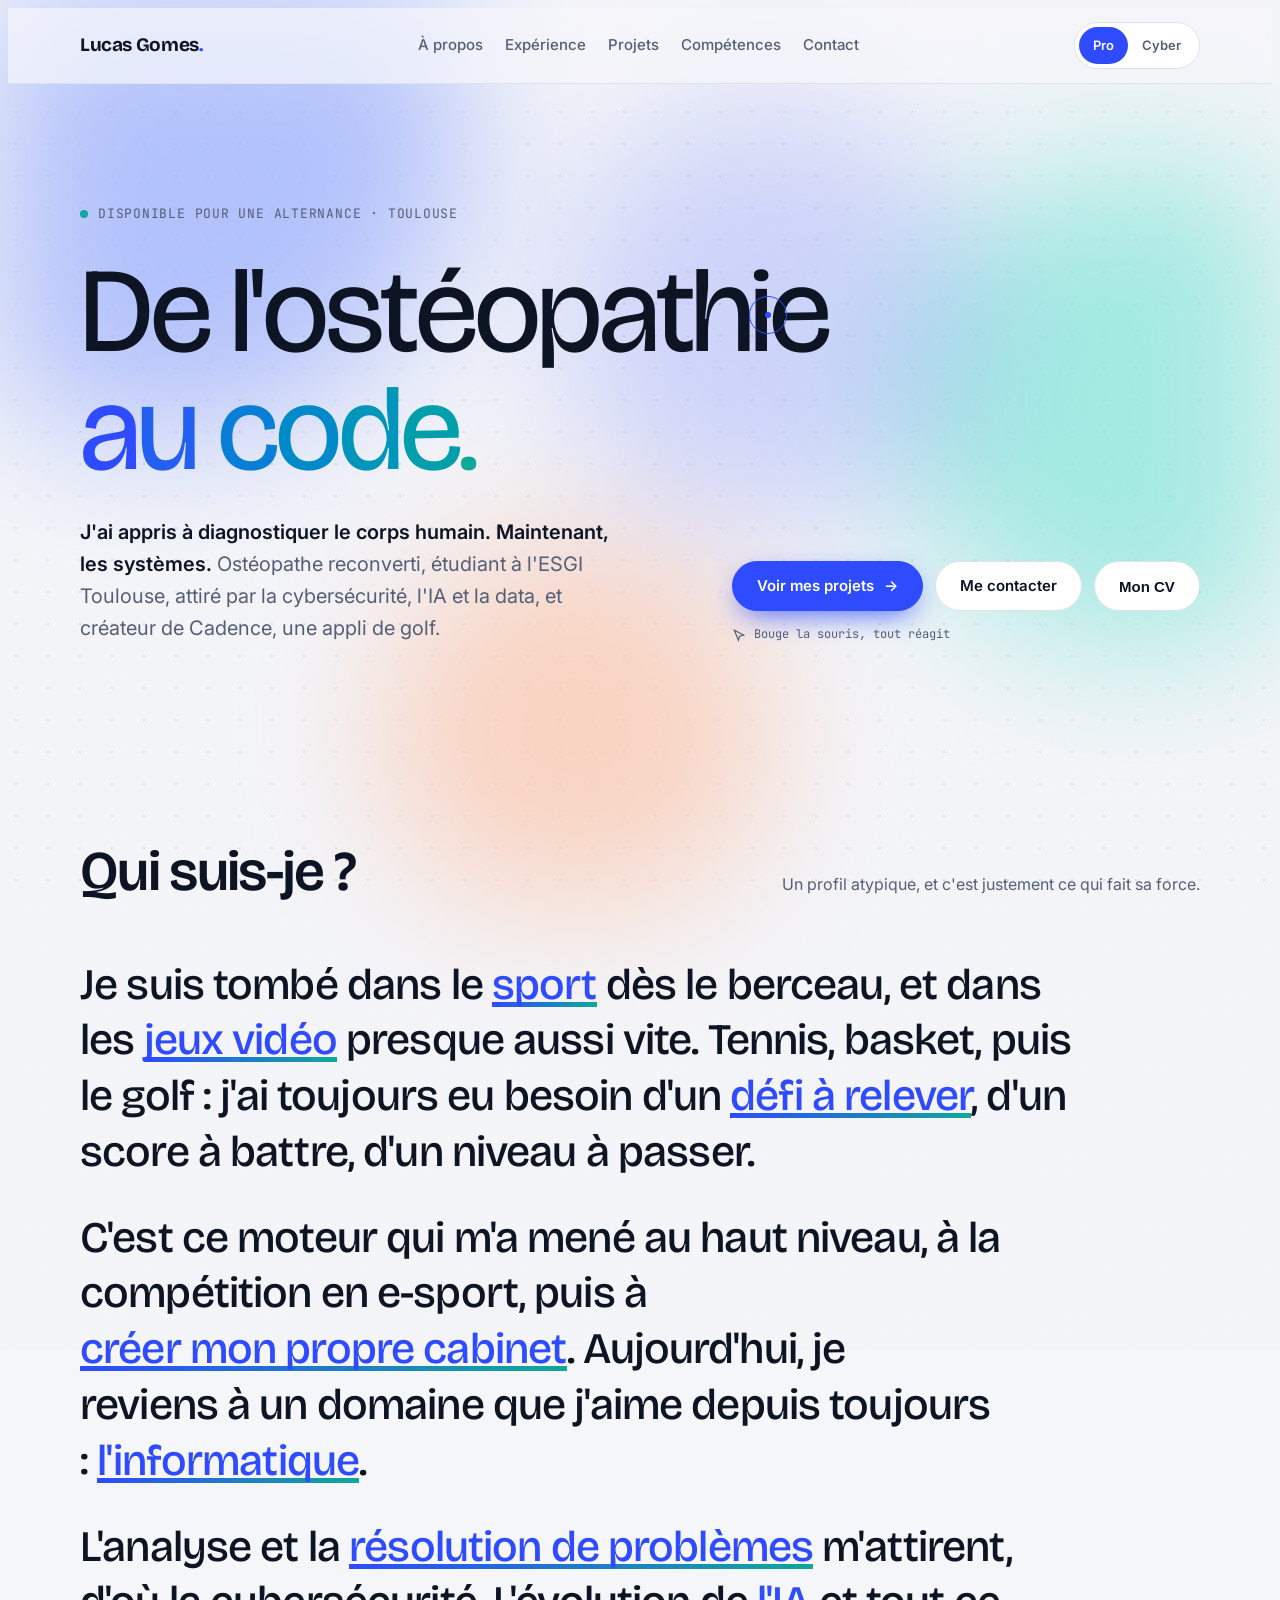
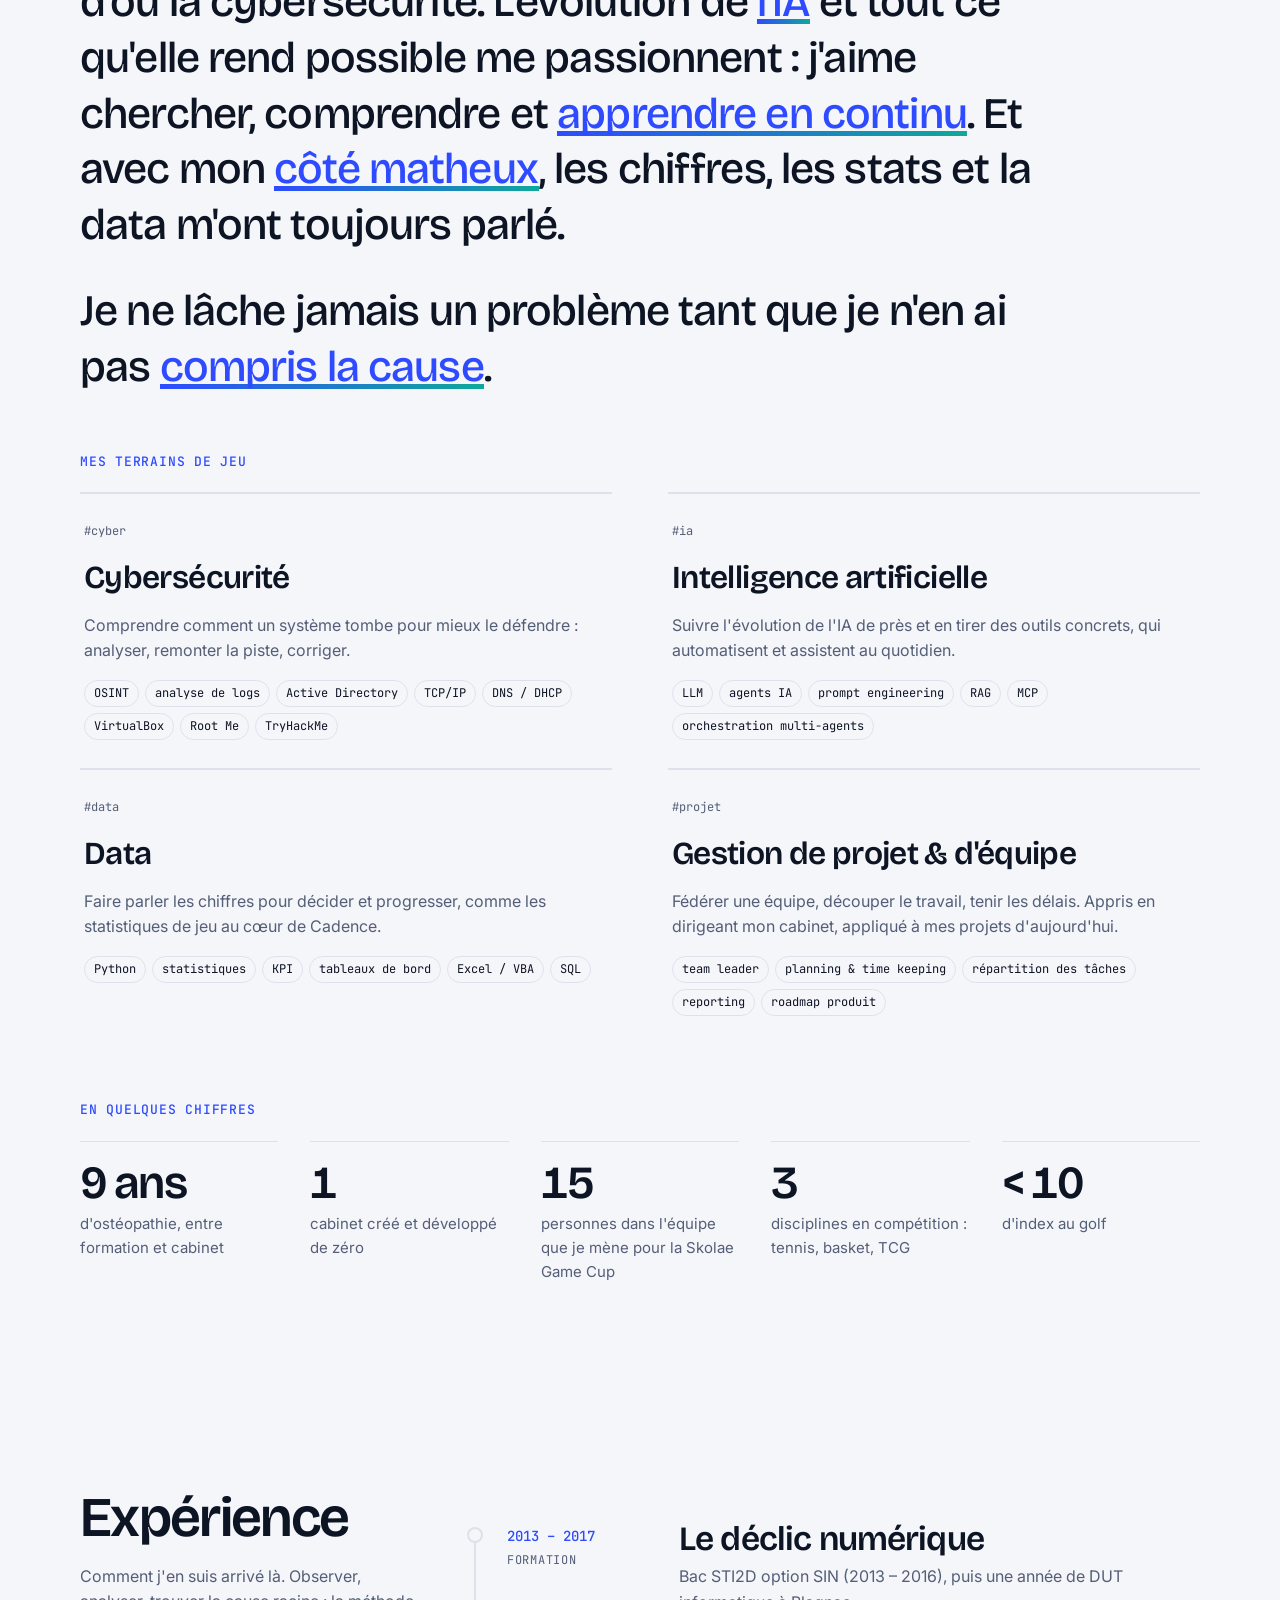
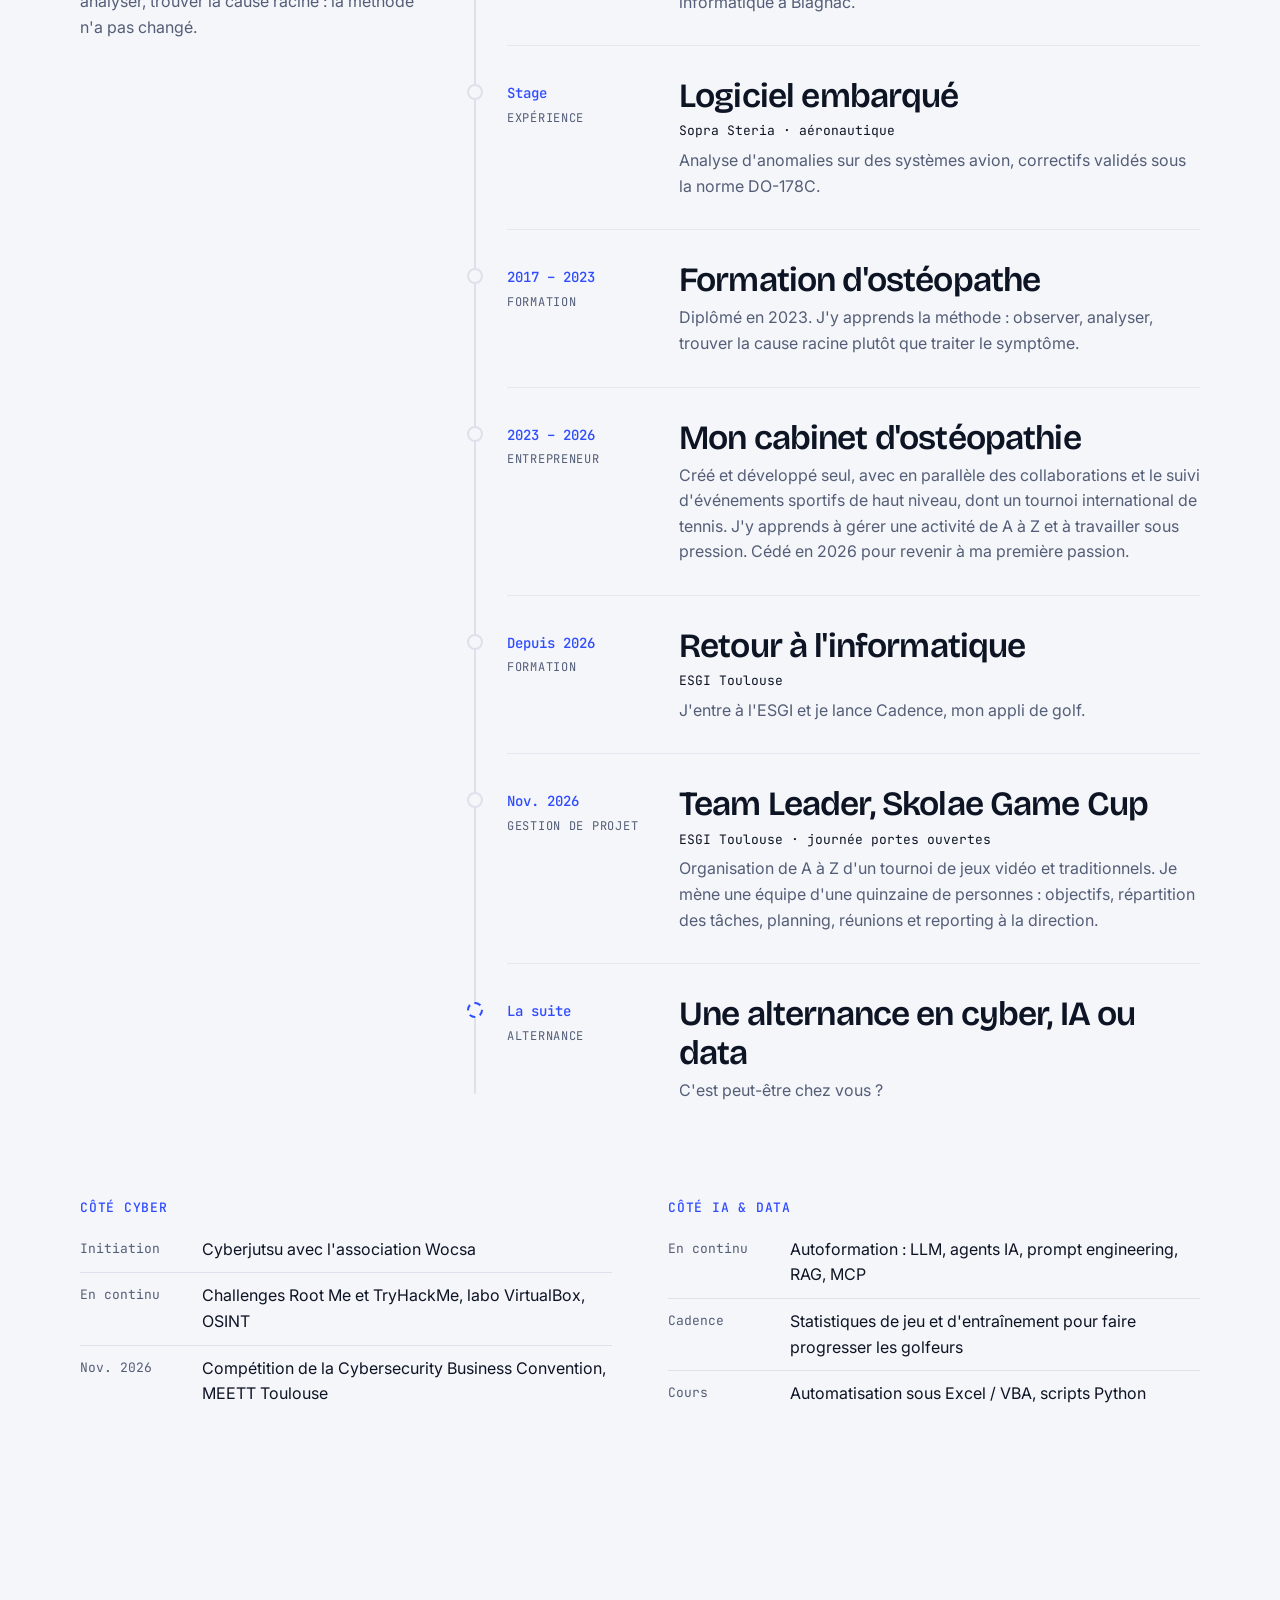
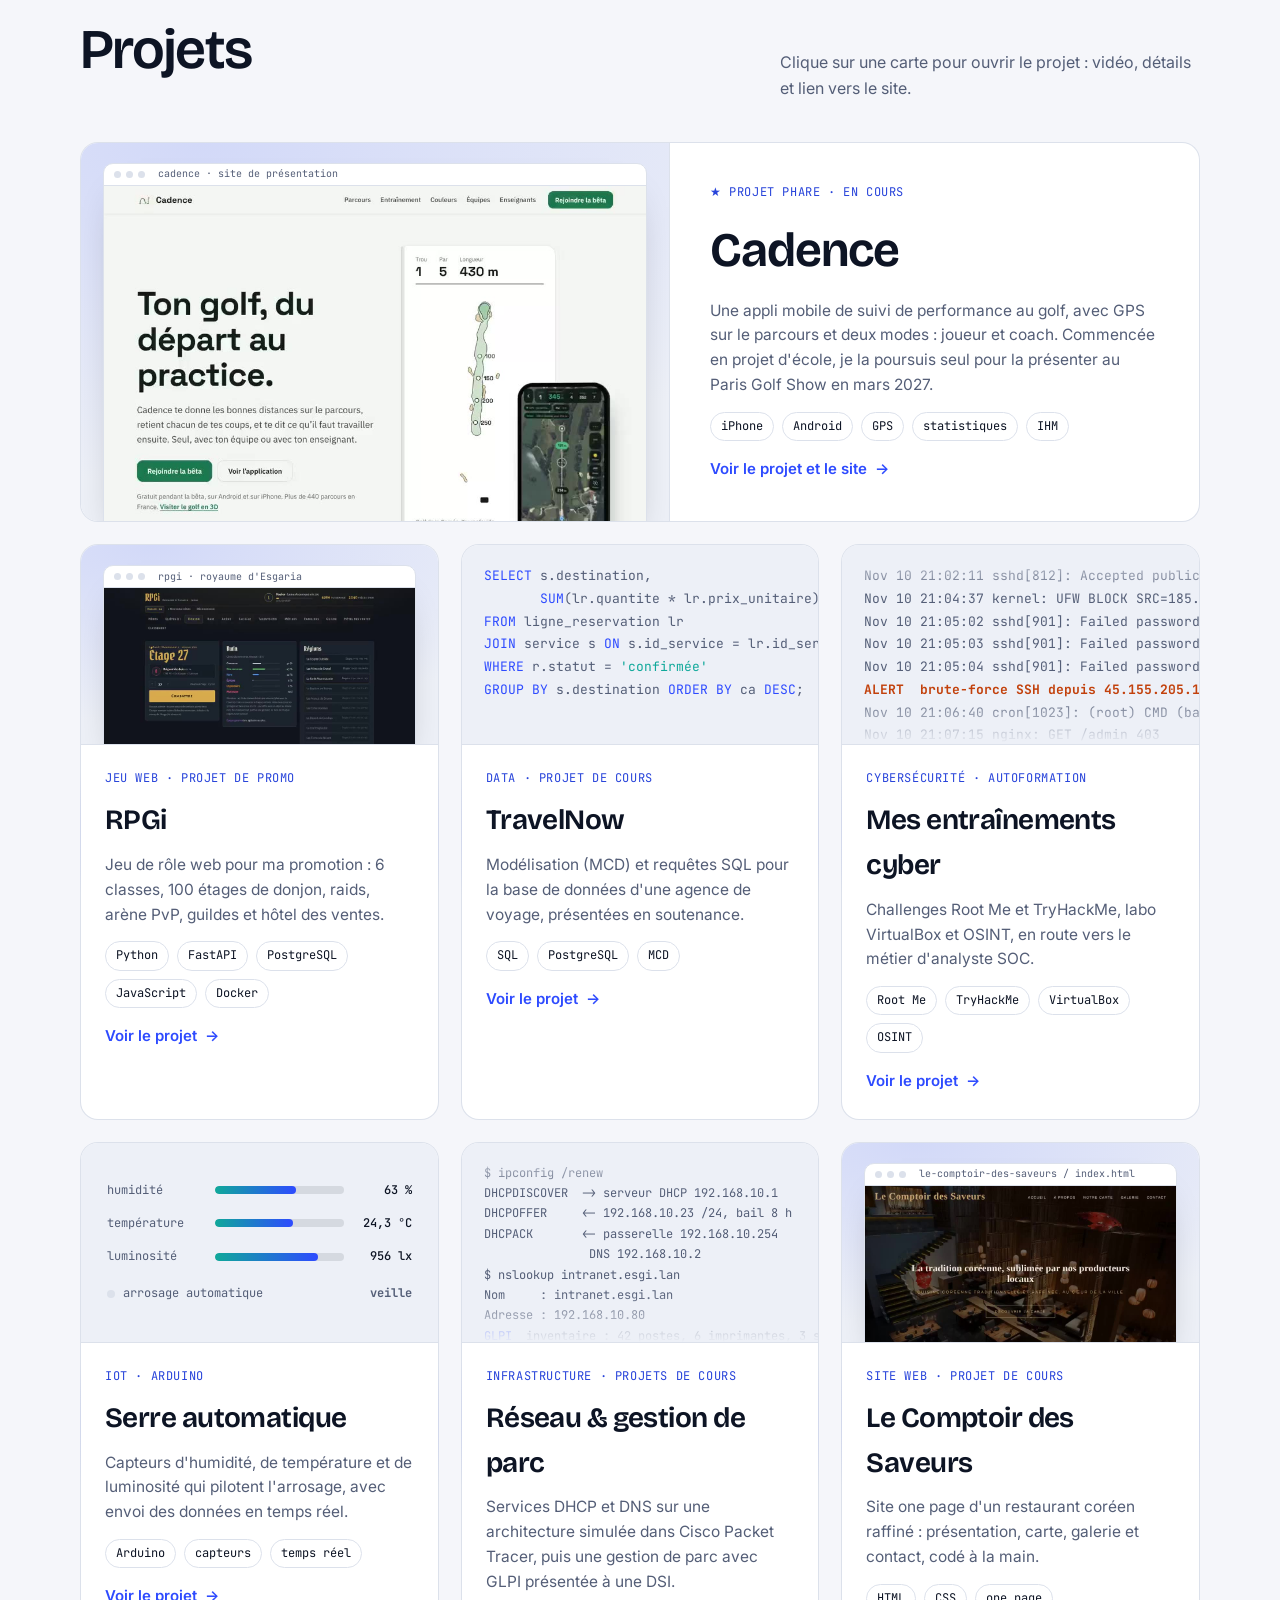
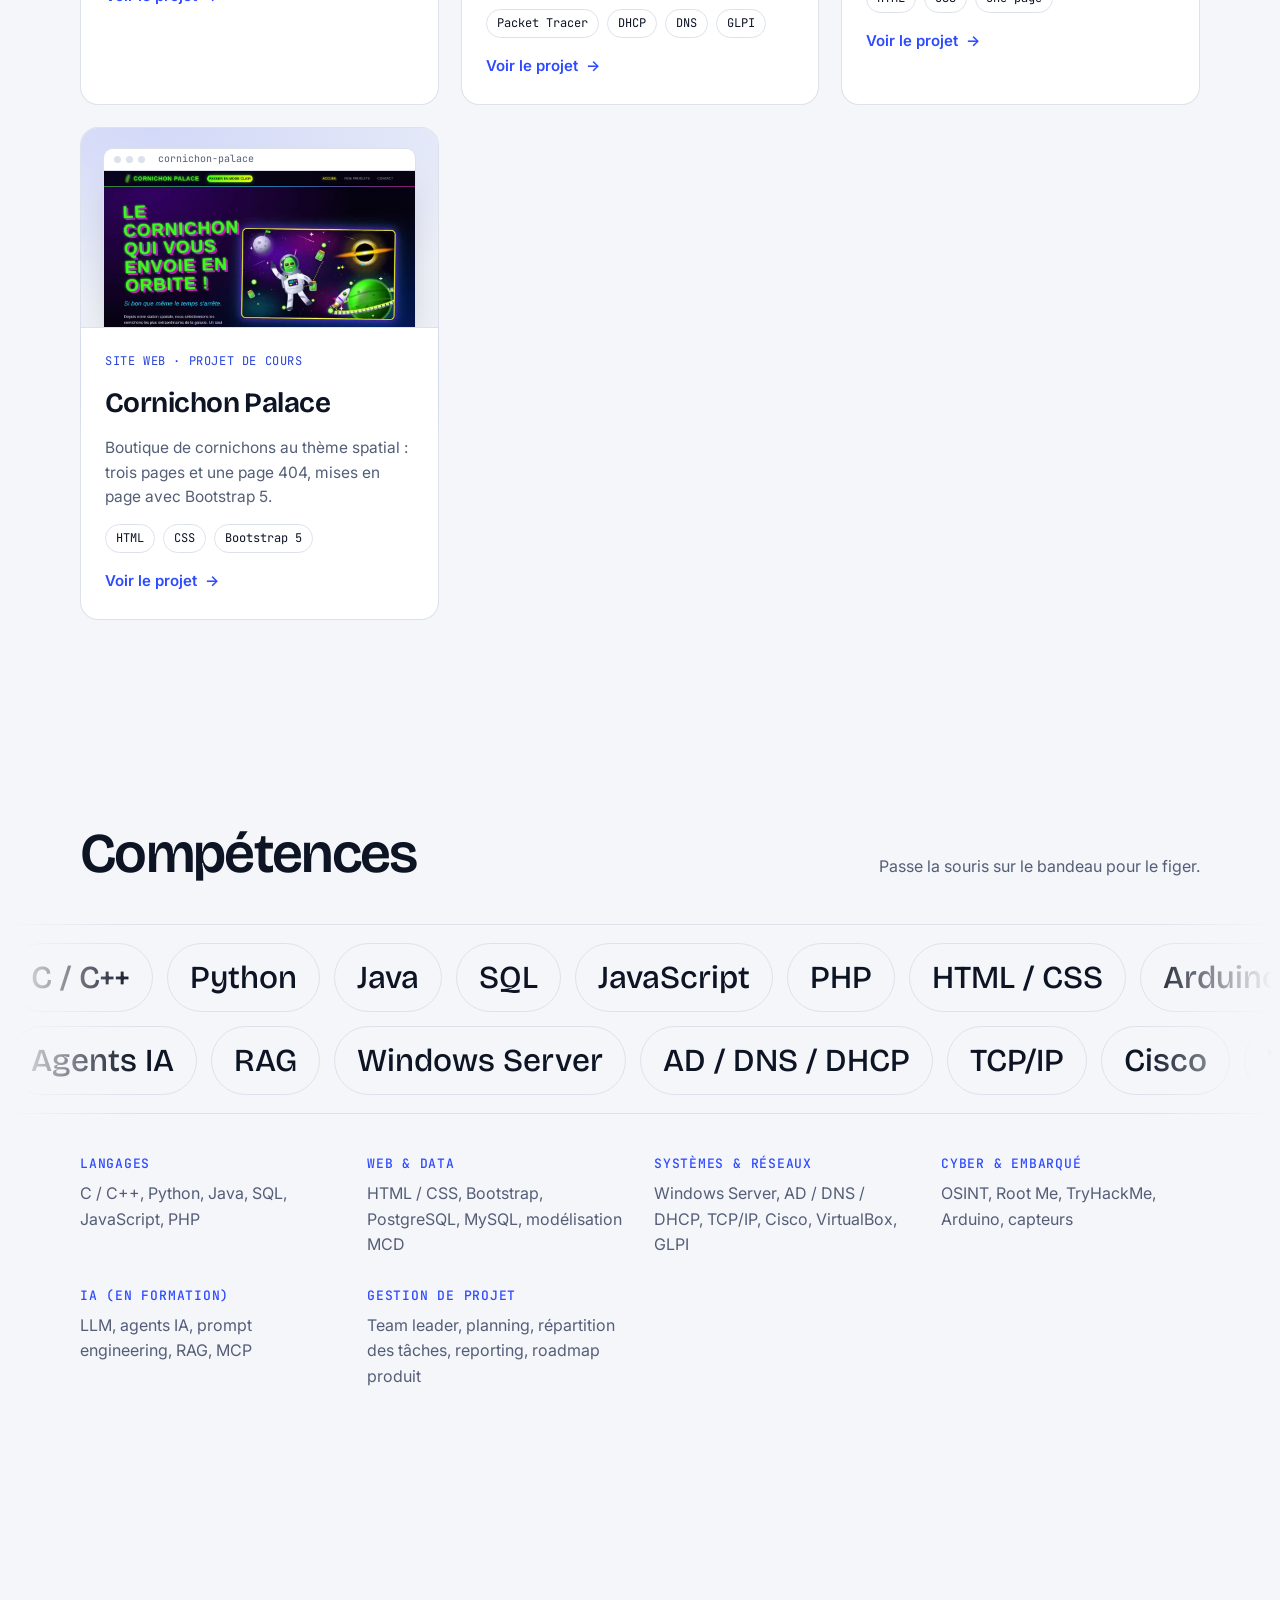
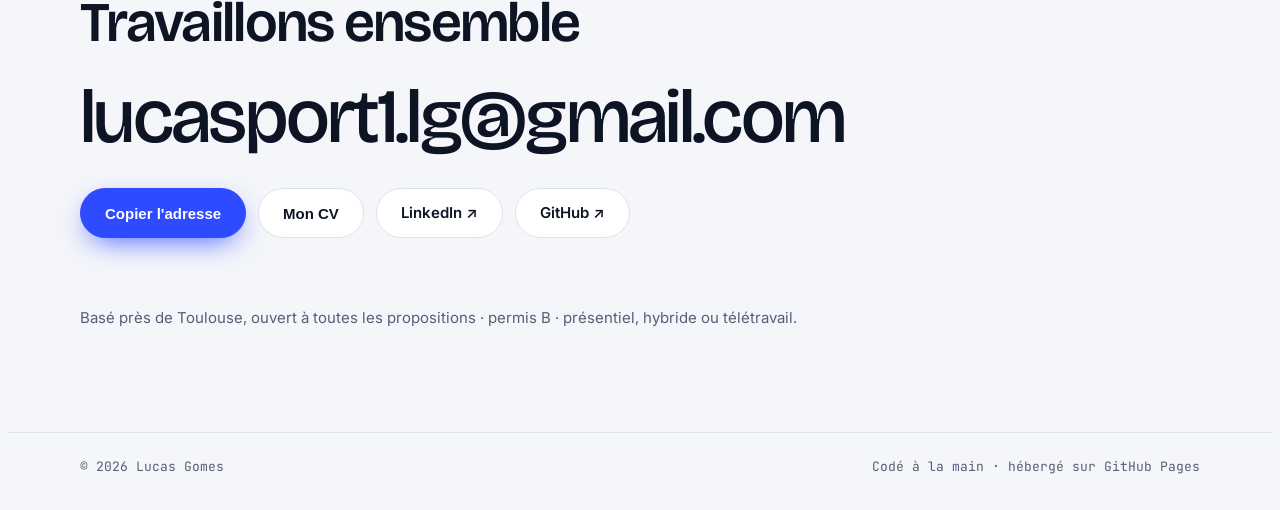
==== commit 54bee156: "Fiches détaillées : RPGi, TravelNow, serre, réseau Co-Authored-By: Claude Opus 5.5 <noreply@anthropi" ====
--- a/index.html
+++ b/index.html
@@ -313,7 +313,7 @@
 .tabs button{border:1px solid var(--line);background:none;color:var(--muted);font:500 13px var(--body);padding:8px 14px;border-radius:999px;min-height:36px;transition:background .25s,color .25s,border-color .25s}
 .tabs button[aria-pressed="true"]{background:var(--accent);border-color:var(--accent);color:var(--accent-ink)}
 :root[data-look="cyber"] .tabs button{border-radius:4px;font-family:var(--mono)}
-.big-view{height:min(68vh,640px);overflow-y:auto;background:var(--v-bg)}
+.big-view{max-height:min(68vh,640px);overflow-y:auto;background:var(--v-bg)}
 .big-view img{width:100%;display:block}
 .scroll-hint{font-family:var(--mono);font-size:12px;color:var(--muted)}
 .soon{border:1px dashed var(--line);border-radius:var(--radius);padding:32px;display:flex;flex-direction:column;gap:10px;background:var(--card)}
@@ -543,26 +543,32 @@
           </div>
         </a>
         <a class="card tilt" href="#projets">
-          <div class="visual v-rpgi" id="rpgi" aria-hidden="true"></div>
+          <div class="visual v-web" aria-hidden="true">
+            <div class="browser">
+              <div class="bar"><i></i><i></i><i></i><span class="url">rpgi · royaume d'Esgaria</span></div>
+              <div class="viewport"><video src="assets/media/rpgi.mp4" poster="assets/media/rpgi-poster.jpg" muted loop playsinline preload="metadata"></video></div>
+            </div>
+          </div>
           <div class="card-body">
             <span class="kind">Jeu web · projet de promo</span>
             <h3>RPGi</h3>
-            <p>Jeu web médiéval-fantastique pour ma promotion : classes, panoplies, donjons, raids et PvP.</p>
-            <div class="tags"><span class="tag todo">[techno]</span><span class="tag todo">[techno]</span><span class="tag">game design</span></div>
+            <p>Jeu de rôle web pour ma promotion : 6 classes, 100 étages de donjon, raids, arène PvP, guildes et hôtel des ventes.</p>
+            <div class="tags"><span class="tag">Python</span><span class="tag">FastAPI</span><span class="tag">PostgreSQL</span><span class="tag">JavaScript</span><span class="tag">Docker</span></div>
             <span class="more">Voir le projet <span>→</span></span>
           </div>
         </a>
         <a class="card tilt" href="#projets">
-          <div class="visual v-travel" aria-hidden="true"><pre class="code"><span class="k">SELECT</span> d.pays, <span class="k">COUNT</span>(*) <span class="k">AS</span> nb
-<span class="k">FROM</span> reservation r
-<span class="k">JOIN</span> destination d <span class="k">ON</span> d.id = r.dest_id
+          <div class="visual v-travel" aria-hidden="true"><pre class="code"><span class="k">SELECT</span> s.destination,
+       <span class="k">SUM</span>(lr.quantite * lr.prix_unitaire) <span class="k">AS</span> ca
+<span class="k">FROM</span> ligne_reservation lr
+<span class="k">JOIN</span> service s <span class="k">ON</span> s.id_service = lr.id_service
 <span class="k">WHERE</span> r.statut = <span class="s">'confirmée'</span>
-<span class="k">GROUP BY</span> d.pays <span class="k">ORDER BY</span> nb <span class="k">DESC</span>;</pre></div>
+<span class="k">GROUP BY</span> s.destination <span class="k">ORDER BY</span> ca <span class="k">DESC</span>;</pre></div>
           <div class="card-body">
             <span class="kind">Data · projet de cours</span>
             <h3>TravelNow</h3>
             <p>Modélisation (MCD) et requêtes SQL pour la base de données d'une agence de voyage, présentées en soutenance.</p>
-            <div class="tags"><span class="tag">SQL</span><span class="tag">MySQL</span><span class="tag">MCD</span></div>
+            <div class="tags"><span class="tag">SQL</span><span class="tag">PostgreSQL</span><span class="tag">MCD</span></div>
             <span class="more">Voir le projet <span>→</span></span>
           </div>
         </a>
@@ -644,7 +650,7 @@
     <div class="wrap">
       <div class="skills">
         <div><h3>Langages</h3><p>C / C++, Python, Java, SQL, JavaScript, PHP</p></div>
-        <div><h3>Web &amp; data</h3><p>HTML / CSS, Bootstrap, MySQL, modélisation MCD</p></div>
+        <div><h3>Web &amp; data</h3><p>HTML / CSS, Bootstrap, PostgreSQL, MySQL, modélisation MCD</p></div>
         <div><h3>Systèmes &amp; réseaux</h3><p>Windows Server, AD / DNS / DHCP, TCP/IP, Cisco, VirtualBox, GLPI</p></div>
         <div><h3>Cyber &amp; embarqué</h3><p>OSINT, Root Me, TryHackMe, Arduino, capteurs</p></div>
         <div><h3>IA (en formation)</h3><p>LLM, agents IA, prompt engineering, RAG, MCP</p></div>
@@ -916,7 +922,7 @@
 
   /* ---------- contenus générés ---------- */
   const rp = document.getElementById('rpgi');
-  for (let i = 0; i < 60; i++) {
+  if (rp) for (let i = 0; i < 60; i++) {
     const s = document.createElement('i');
     const col = i % 12, row = Math.floor(i / 12);
     const sword = (col === row + 3) || (col === 7 && row === 3) || (col === 8 && row === 4) || (col === 6 && row === 4);
@@ -982,16 +988,39 @@
       pages: [['Site de présentation', 'assets/media/cadence-site-poster.jpg', 'assets/media/cadence-site.mp4', 'cadence · site de présentation']] },
     reseau: { kind: 'Infrastructure · projets de cours ESGI', title: 'Réseau & gestion de parc',
       desc: "Deux projets d'infrastructure à l'ESGI : la mise en place des services DHCP et DNS sur une architecture réseau simulée dans Cisco Packet Tracer, puis le déploiement d'une gestion de parc avec GLPI, présentée à une DSI.",
-      facts: [['Réseau', 'Adressage, serveur DHCP, résolution DNS, tests depuis les postes clients'], ['Gestion de parc', 'Inventaire du matériel, suivi des tickets d\'incident avec GLPI'], ['Rendu', 'Document technique, présentation et oral devant la DSI']],
-      tags: ['Cisco Packet Tracer', 'DHCP', 'DNS', 'GLPI', 'TCP/IP'] },
+      facts: [['Réseau', 'LAN 192.168.1.0/24 en étoile : routeur passerelle, switch, serveur DHCP/DNS, serveur web et postes clients en DHCP'], ['Analyse', 'Échanges DHCP (Discover, Offer, Request, Ack), DNS puis HTTP observés pas à pas en mode Simulation'], ['Gestion de parc', 'Inventaire du matériel, suivi des tickets d\'incident avec GLPI'], ['Rendu', 'Document technique, présentation et oral devant la DSI']],
+      tags: ['Cisco Packet Tracer', 'DHCP', 'DNS', 'GLPI', 'TCP/IP'], url: 'TP Services DHCP et DNS.pkt',
+      pages: [['Topologie et simulation', 'assets/media/reseau-packet-tracer.jpg']] },
     cv: { kind: 'Curriculum vitae', title: 'Mon CV', desc: "Mon CV généraliste, en français et en anglais.",
       tags: ['Cybersécurité', 'IA', 'Data', 'Gestion de projet'], url: 'CV-Lucas-Gomes.pdf', download: true,
       link: 'cv/CV-Lucas-Gomes-FR.pdf', linkLabel: 'Télécharger en français ↓', link2: 'cv/CV-Lucas-Gomes-EN.pdf', link2Label: 'Download in English ↓',
       pages: [['Français', 'assets/media/cv-fr.jpg', '', 'CV-Lucas-Gomes-FR.pdf'], ['English', 'assets/media/cv-en.jpg', '', 'CV-Lucas-Gomes-EN.pdf']] },
-    rpgi: { kind: 'Jeu web · projet de promo', title: 'RPGi', desc: 'Jeu web médiéval-fantastique pour ma promotion : classes, panoplies, donjons, raids et PvP.', tags: ['[techno]', '[techno]', 'game design'] },
-    travelnow: { kind: 'Data · projet de cours', title: 'TravelNow', desc: "Modélisation (MCD) et requêtes SQL pour la base de données d'une agence de voyage, présentées en soutenance.", tags: ['SQL', 'MySQL', 'MCD'] },
+    rpgi: { kind: 'Jeu web · projet personnel pour ma promo', title: 'RPGi',
+      desc: "Un jeu de rôle web dans le royaume d'Esgaria, réservé aux étudiants de ma promotion, inspiré de Shakes & Fidget et de La Brute. Du PvE sans temps d'attente (donjons et raids), une arène PvP, des guildes et une économie entre joueurs. Connexion avec Discord, réservée aux membres du serveur de la promo.",
+      facts: [['Contenu', '6 classes (tank, mêlée, distance, mage, soigneur), 10 régions et 100 étages de donjon, raids en groupe, arène classée, talents, métiers, familiers'],
+        ['Serveur', 'Python, FastAPI, SQLAlchemy et PostgreSQL : combats, butins et achats sont calculés côté serveur, rien ne peut être triché depuis le navigateur'],
+        ['Interface', 'HTML, CSS et JavaScript sans framework'],
+        ['Sécurité', 'Connexion OAuth Discord, cookies de session signés, protection CSRF, limites de débit, verrouillage des transactions en base'],
+        ['Déploiement', 'Docker Compose avec PostgreSQL et Caddy (HTTPS automatique), sauvegardes quotidiennes, tests automatisés avec pytest']],
+      tags: ['Python', 'FastAPI', 'PostgreSQL', 'JavaScript', 'Docker', 'OAuth', 'game design'], url: "rpgi · royaume d'Esgaria",
+      pages: [['Partie en vidéo', 'assets/media/rpgi-poster.jpg', 'assets/media/rpgi.mp4'], ['Héros', 'assets/media/rpgi-heros.jpg'], ['Donjon', 'assets/media/rpgi-donjon.jpg'], ['Combat', 'assets/media/rpgi-combat.jpg'],
+        ['Raid', 'assets/media/rpgi-raid.jpg'], ['Arène PvP', 'assets/media/rpgi-arene.jpg'], ['Talents', 'assets/media/rpgi-talents.jpg'], ['Sac', 'assets/media/rpgi-sac.jpg']] },
+    travelnow: { kind: 'Data · projet de cours ESGI', title: 'TravelNow',
+      desc: "La base de données d'une agence de voyage : les clients créent un compte, réservent un voyage composé de plusieurs services (vol, hébergement, activité) et le paient en une ou plusieurs fois. Du besoin métier au modèle conceptuel, puis aux tables PostgreSQL et aux requêtes, présentés en soutenance devant le « client ».",
+      facts: [['Modélisation', 'MCD Merise : utilisateur, réservation, service, paiement, avec une association porteuse (quantité, prix appliqué)'],
+        ['Base', 'PostgreSQL : clés primaires et étrangères, contraintes CHECK, montants en NUMERIC'],
+        ['Requêtes', 'Jointures, LEFT JOIN, agrégats GROUP BY, filtres sur une période, suivi des acomptes et du reste à payer']],
+      tags: ['SQL', 'PostgreSQL', 'MCD', 'Merise'], url: 'travelnow · PostgreSQL',
+      pages: [['MCD', 'assets/media/tn-mcd.jpg'], ['Réservations d\'un client', 'assets/media/tn-reservations-client.jpg'], ['Synthèse par client', 'assets/media/tn-synthese-clients.jpg'],
+        ['Reste à payer', 'assets/media/tn-reste-a-payer.jpg'], ['CA par destination', 'assets/media/tn-ca-destination.jpg']] },
     soc: { kind: 'Cybersécurité · autoformation', title: 'Mes entraînements cyber', desc: "Challenges Root Me et TryHackMe, labo VirtualBox et OSINT, en route vers le métier d'analyste SOC.", tags: ['Root Me', 'TryHackMe', 'VirtualBox', 'OSINT'] },
-    serre: { kind: 'IoT · Arduino', title: 'Serre automatique', desc: "Capteurs d'humidité, de température et de luminosité qui pilotent l'arrosage, avec envoi des données en temps réel.", tags: ['Arduino', 'capteurs', 'temps réel'] },
+    serre: { kind: 'IoT · Arduino', title: 'Serre automatique',
+      desc: "Une serre construite et câblée entièrement à la main, sans kit. Des capteurs mesurent l'humidité du sol et de l'air, la température et la luminosité ; l'Arduino déclenche l'arrosage quand la terre est trop sèche et envoie les mesures en temps réel. Une petite caméra permet de surveiller les plants à distance.",
+      facts: [['Capteurs', 'Humidité du sol, température et humidité de l\'air, luminosité'],
+        ['Action', 'Module relais qui commande une pompe et son réservoir, selon des seuils adaptés à chaque culture'],
+        ['Suivi', 'Mesures et état de l\'arrosage envoyés en temps réel, caméra pour voir les plants']],
+      tags: ['Arduino', 'C / C++', 'capteurs', 'électronique', 'temps réel'], url: 'serre-automatique · schéma',
+      pages: [['Schéma de câblage', 'assets/media/serre-schema.jpg']] },
     resto: { kind: 'Site web · projet de cours ESGI', title: 'Le Comptoir des Saveurs',
       desc: "Site vitrine one page d'un restaurant coréen raffiné, réalisé pour le TP noté du module HTML & CSS. Toute la mise en page est codée à la main, sans framework.",
       facts: [['Structure', 'Une seule page : accueil, à propos, carte, galerie, contact'], ['Technos', 'HTML5 et CSS3, sans framework'], ['Points forts', 'Ambiance sombre et dorée, carte de six plats, galerie photo']],
@@ -1032,7 +1061,11 @@
       const show = i => { const [, img, vid, u] = p.pages[i]; view.replaceChildren(); view.scrollTop = 0; url.textContent = u || p.url;
         if (vid) { const v = el('video'); v.src = vid; v.poster = img; v.muted = true; v.loop = true; v.playsInline = true; v.controls = true; v.autoplay = !reduce;
           view.append(v); view.classList.add('vid'); if (!reduce) v.play().catch(() => {}); hint.textContent = '▶ Défilement enregistré sur le vrai site'; }
-        else { const im = el('img'); im.src = img; im.alt = p.title + ', ' + p.pages[i][0]; view.append(im); view.classList.remove('vid'); hint.textContent = '↕ Fais défiler pour tout voir'; }
+        else { const im = el('img'); im.src = img; im.alt = p.title + ', ' + p.pages[i][0]; view.append(im);
+          /* clic : image en taille réelle dans un nouvel onglet */
+          im.style.cursor = 'zoom-in'; im.title = 'Ouvrir en grand'; im.addEventListener('click', () => window.open(img, '_blank', 'noopener')); view.classList.remove('vid');
+          hint.textContent = (p.pages.length > 1 ? '◧ Change de vue avec les onglets · ' : '') + '🔍 Clique sur l\'image pour l\'agrandir';
+          im.addEventListener('load', () => { if (view.scrollHeight > view.clientHeight + 4) hint.textContent = '↕ Fais défiler pour tout voir'; }); }
         tabs && tabs.querySelectorAll('button').forEach((b, j) => b.setAttribute('aria-pressed', String(i === j))); };
       let tabs = null;
       if (p.pages.length > 1) {
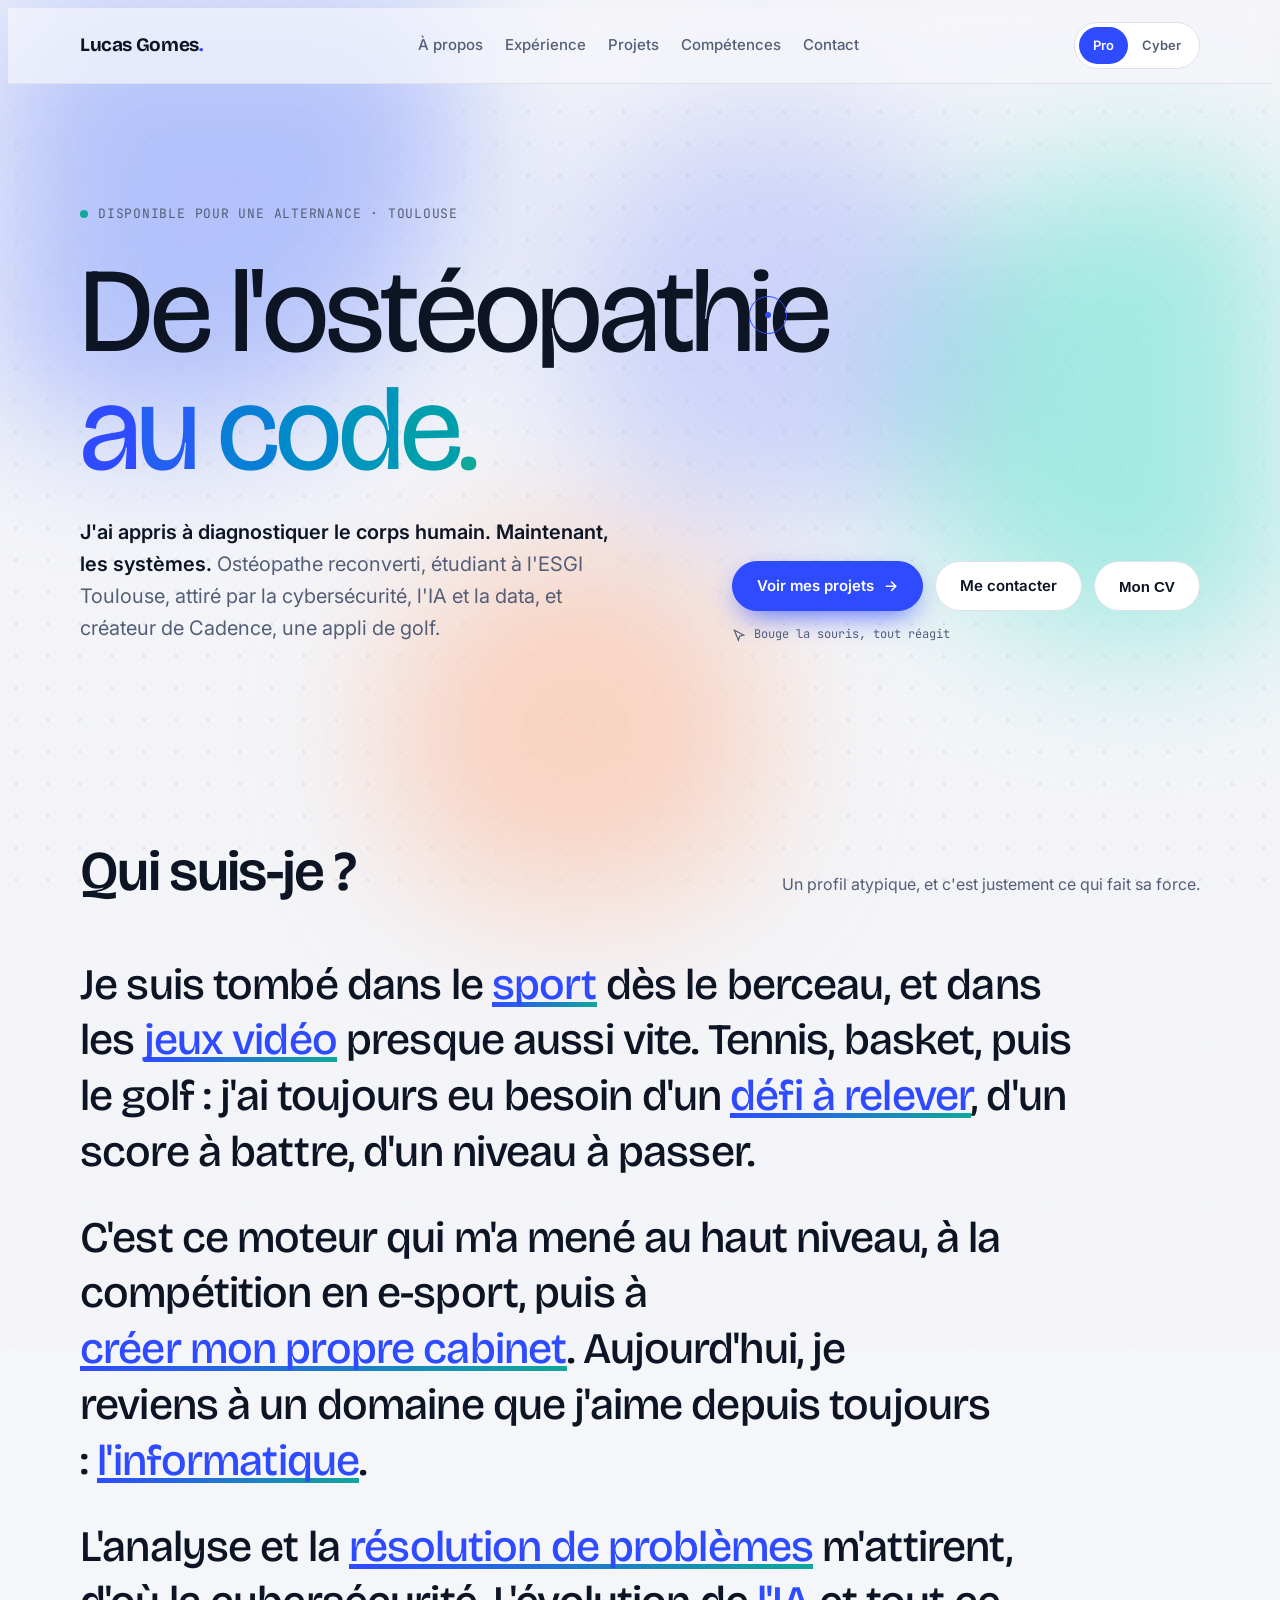
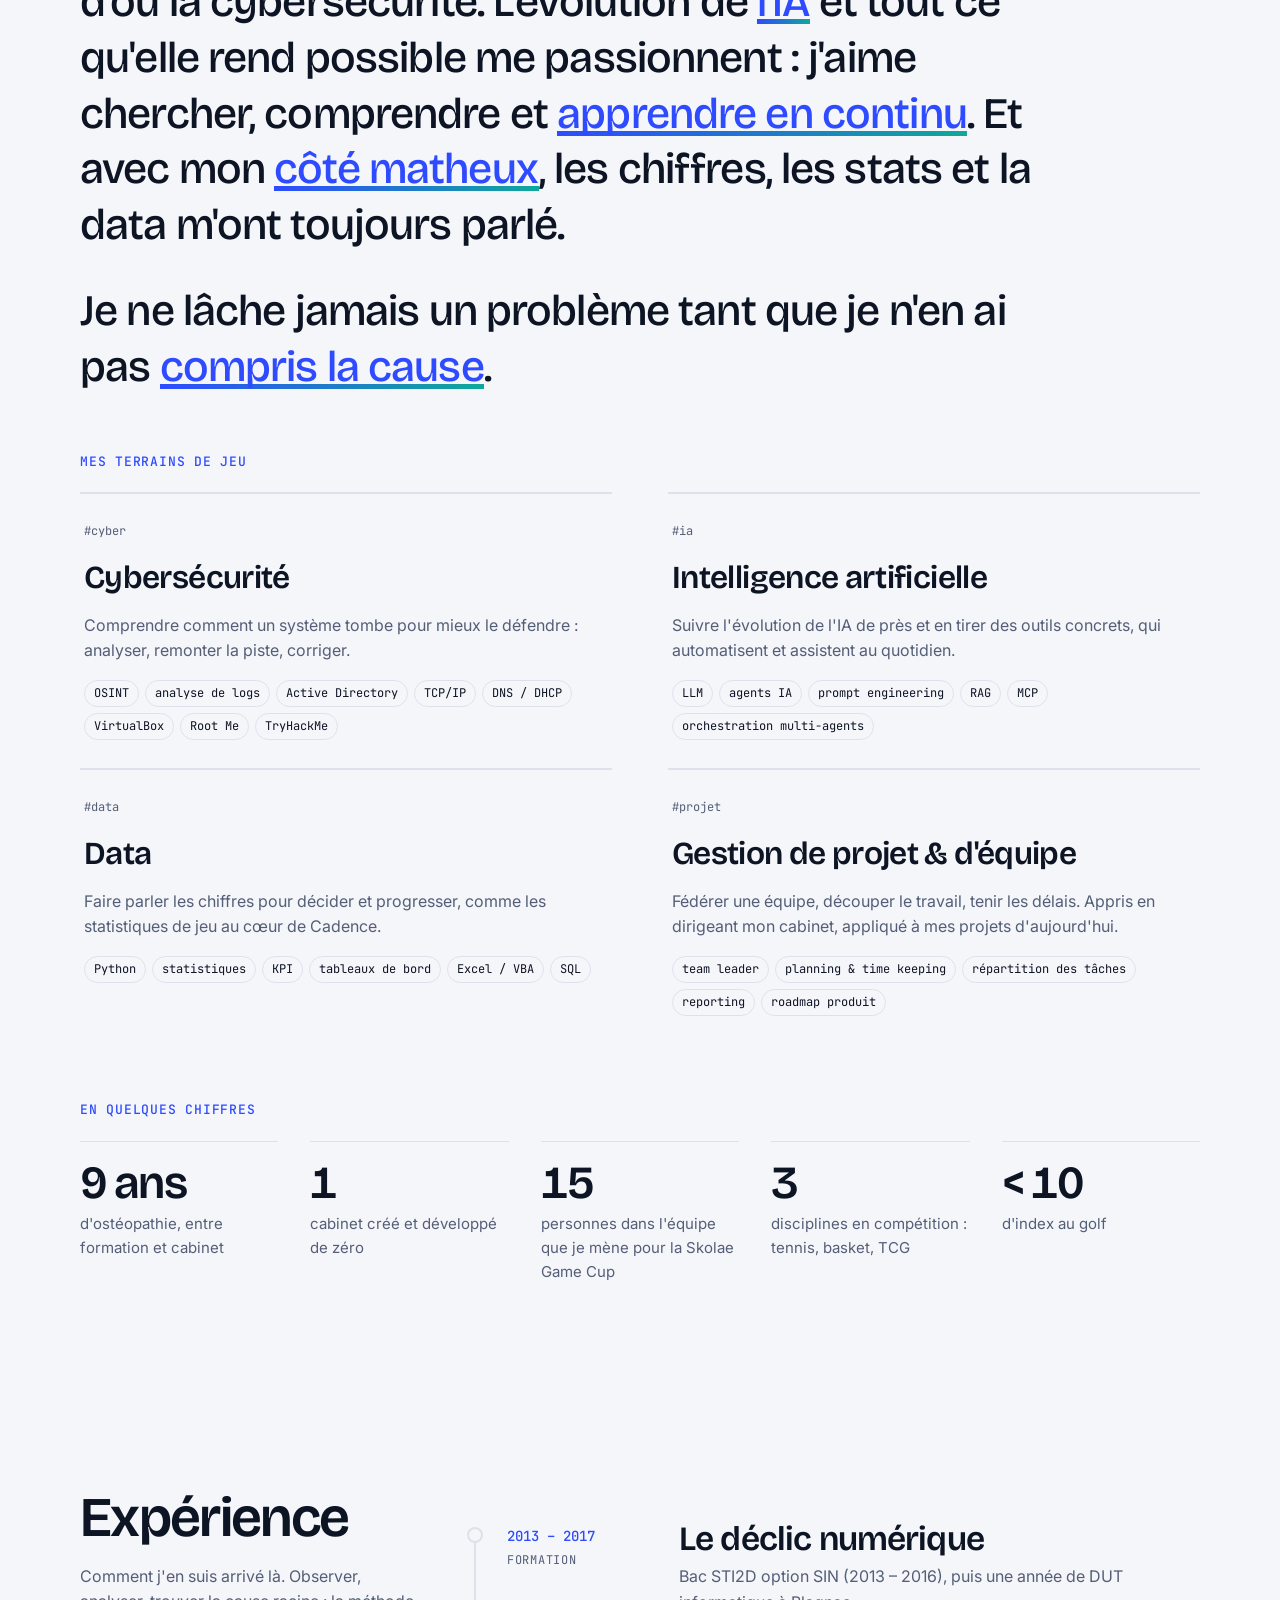
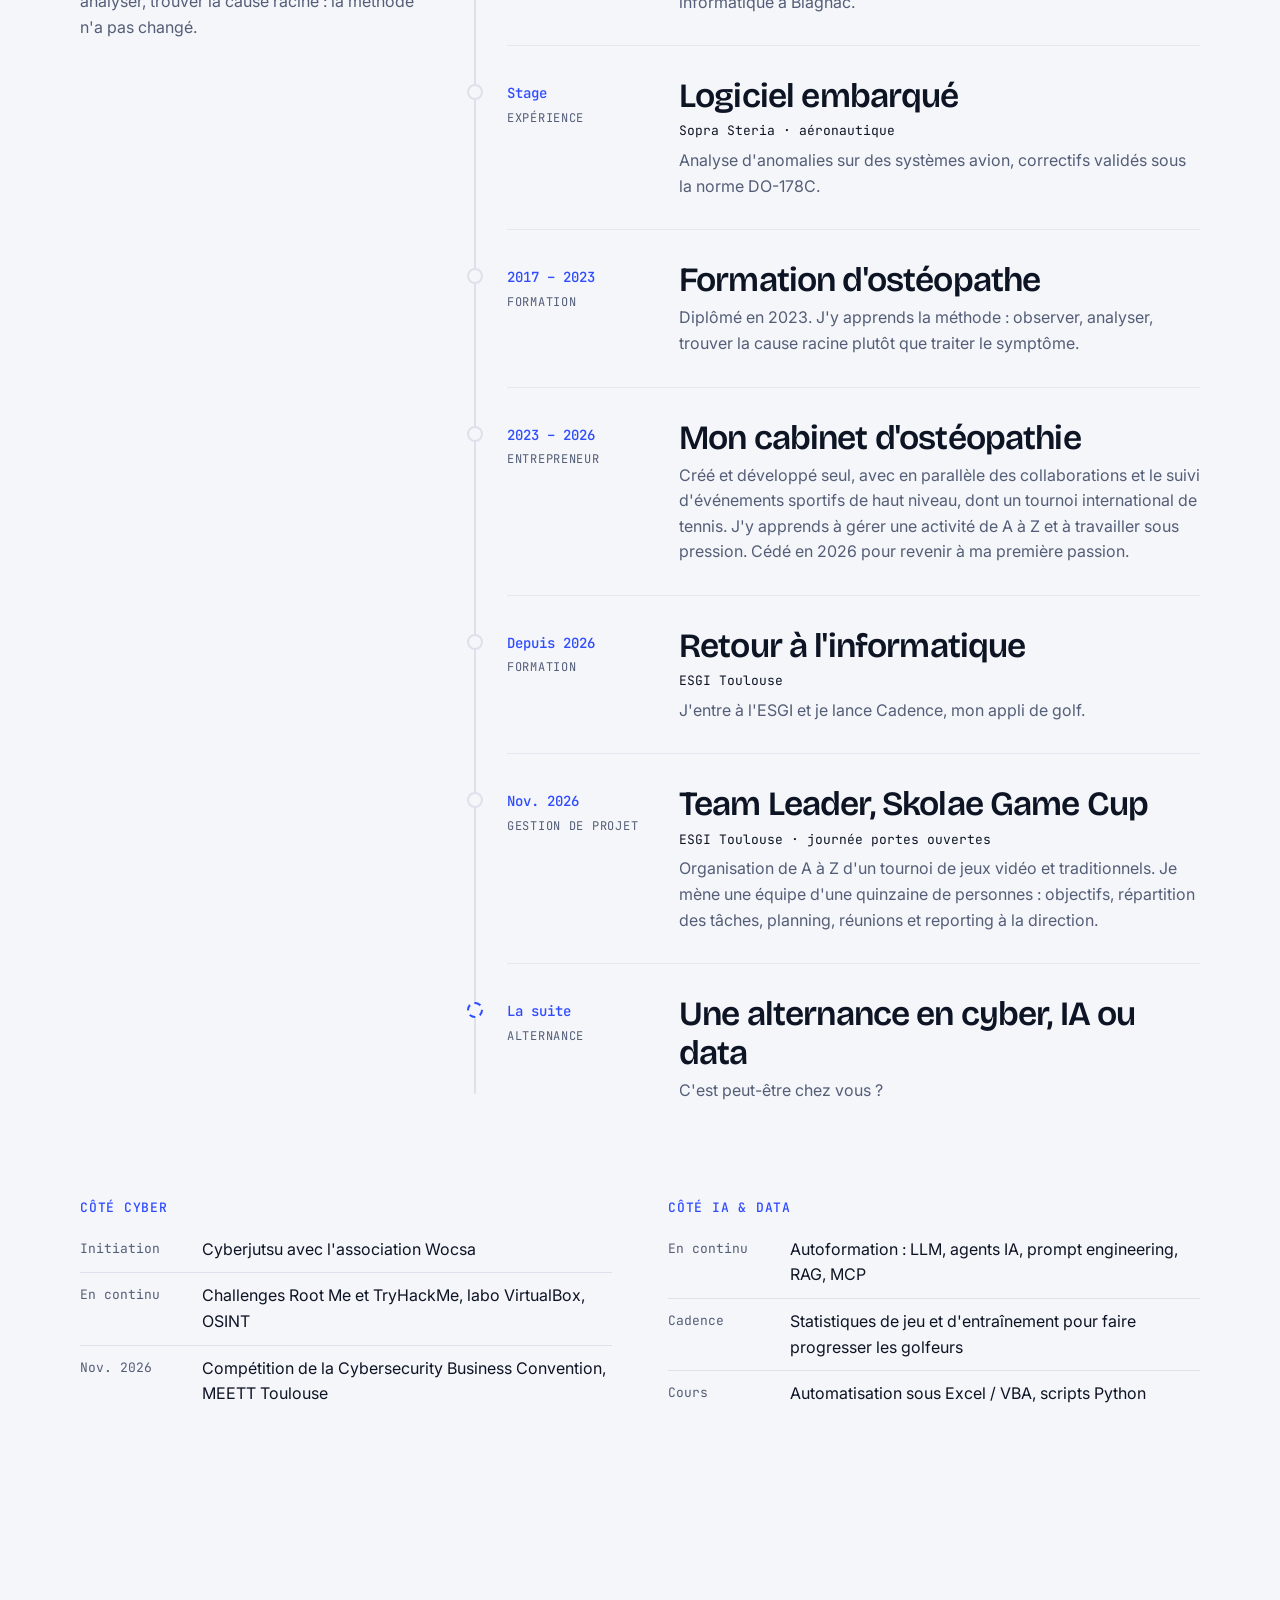
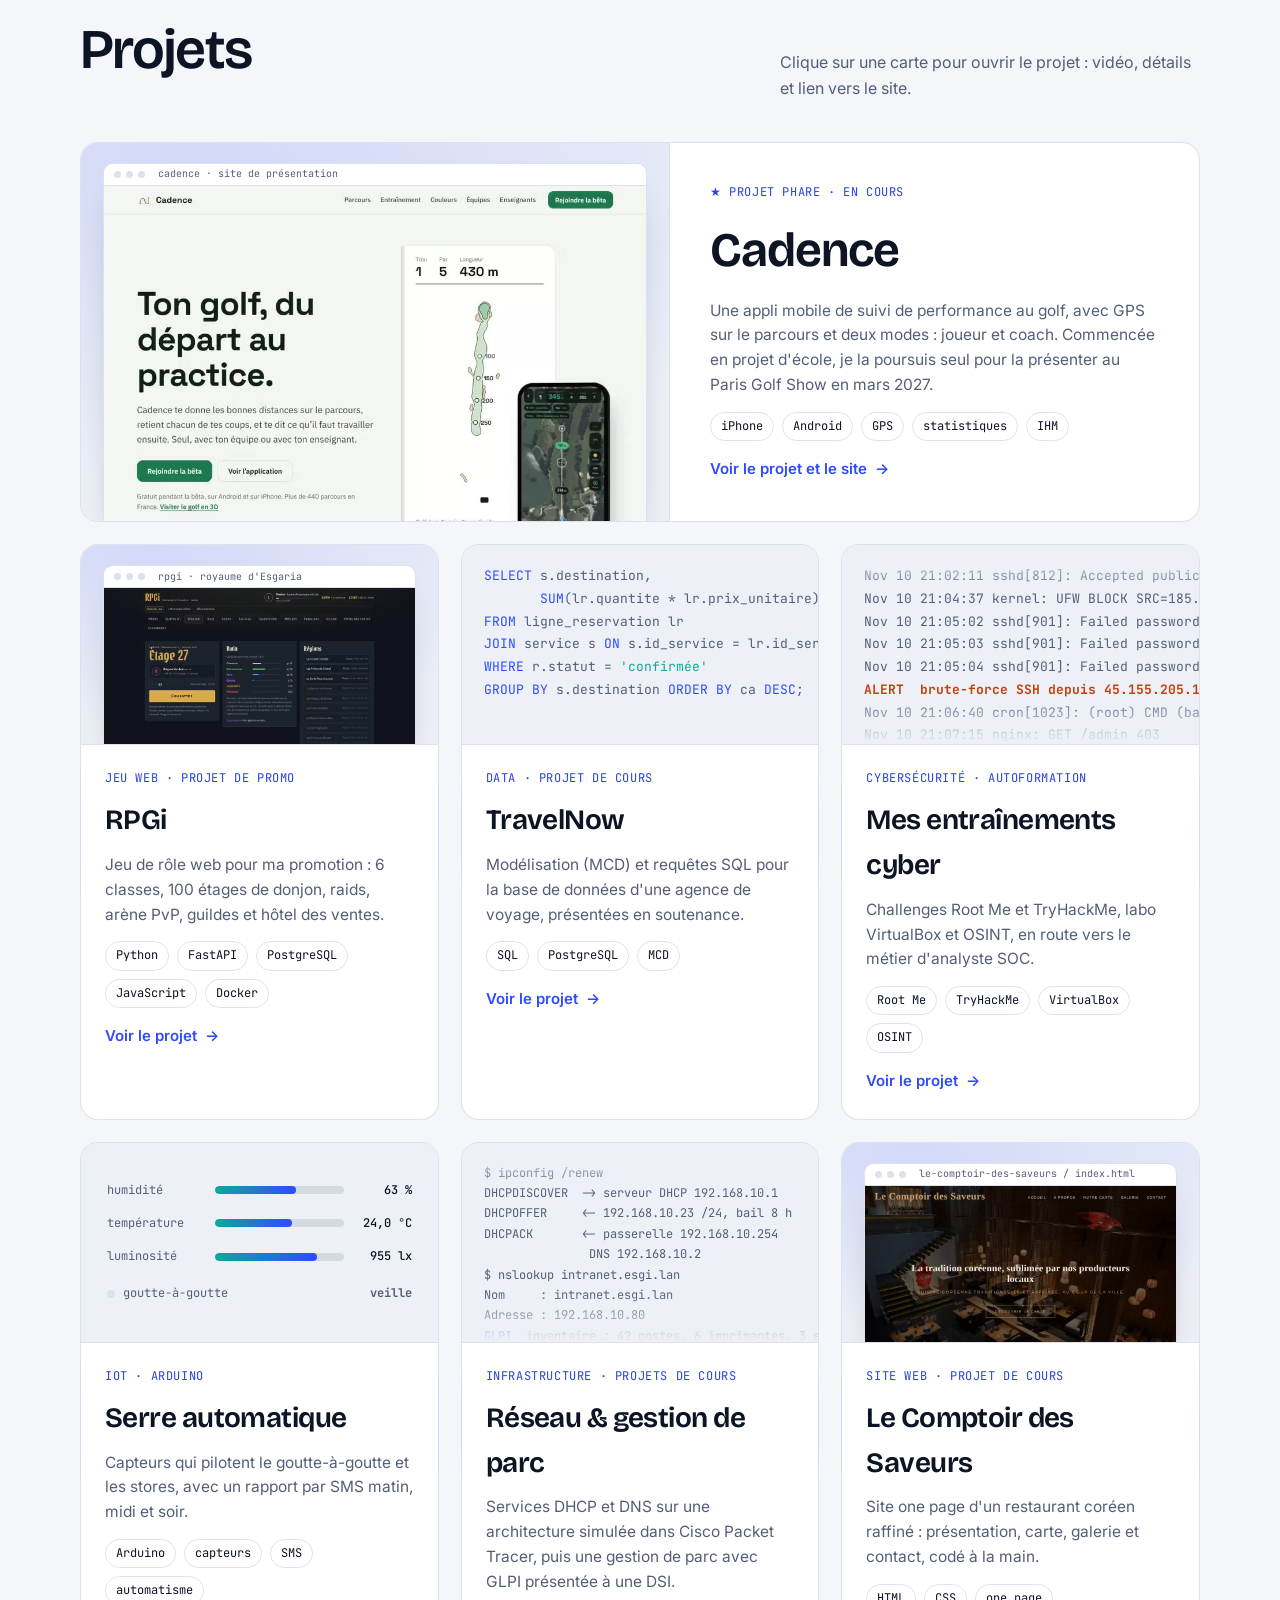
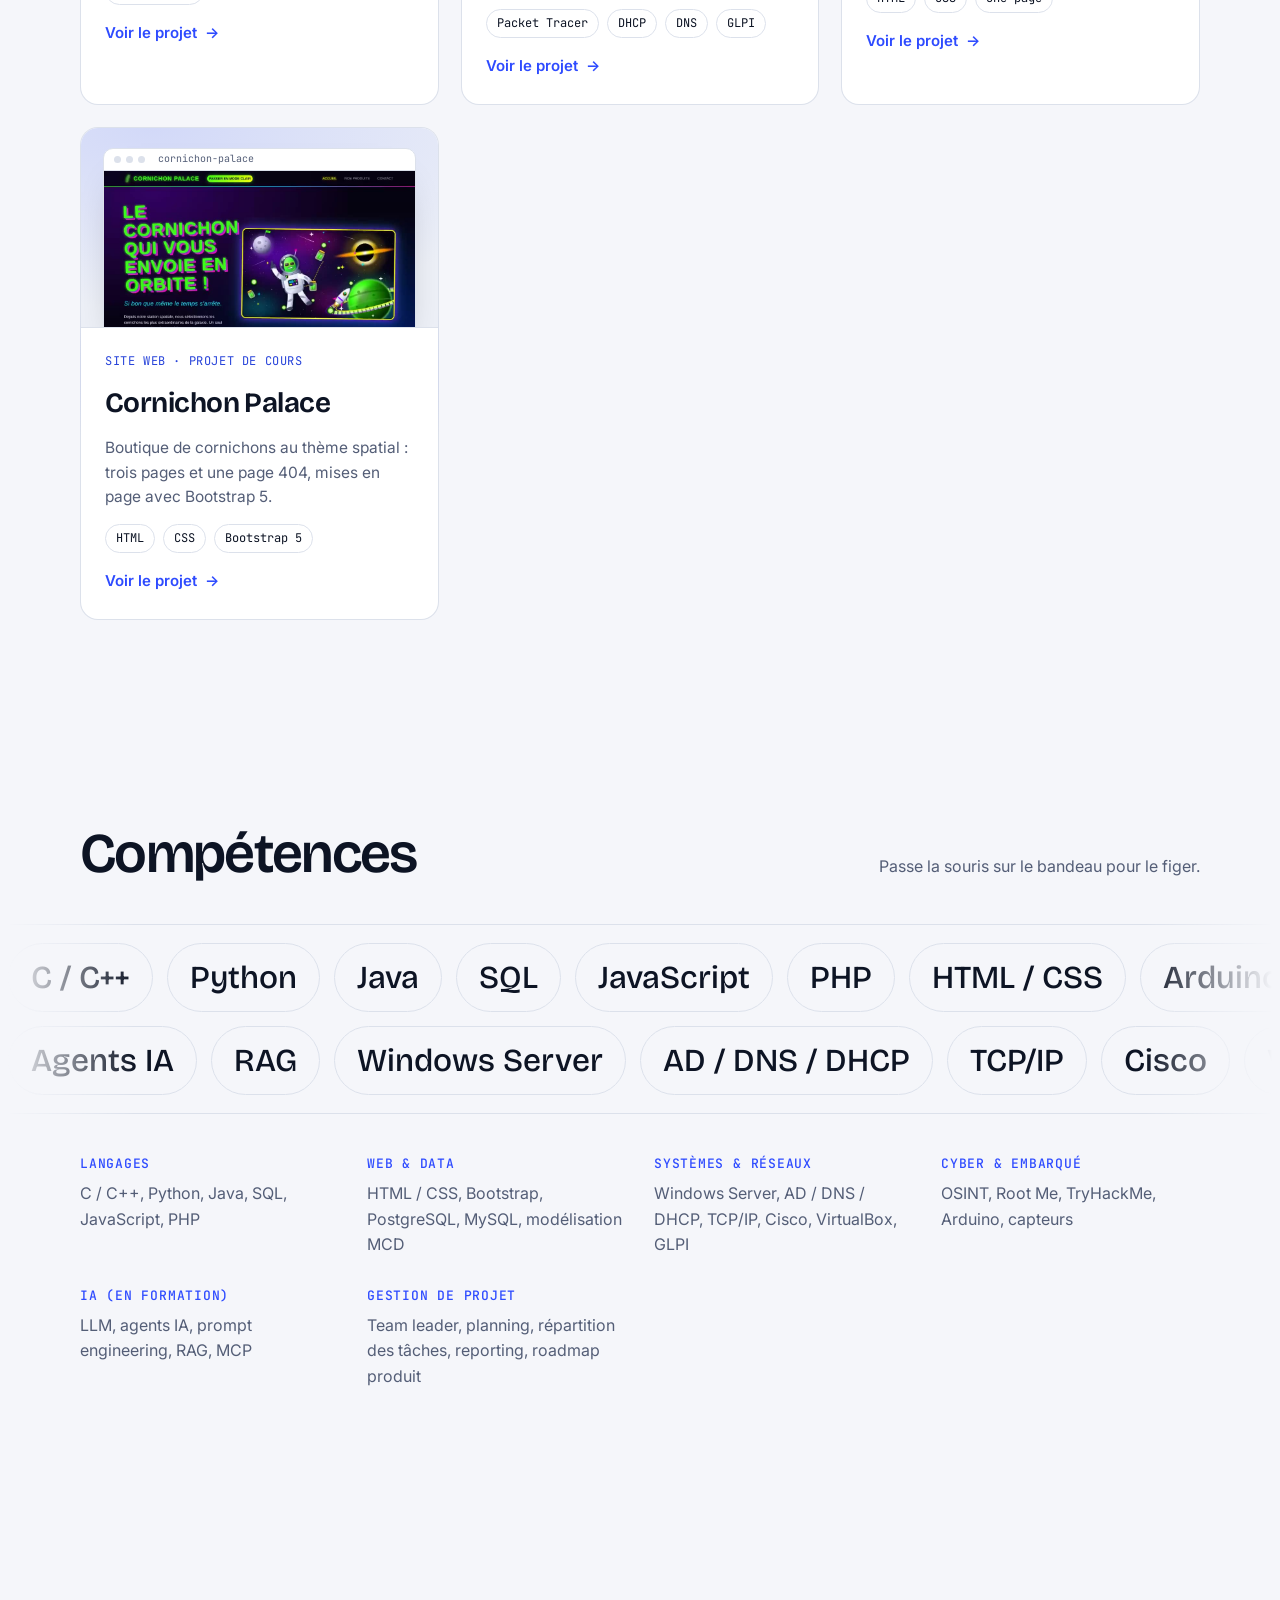
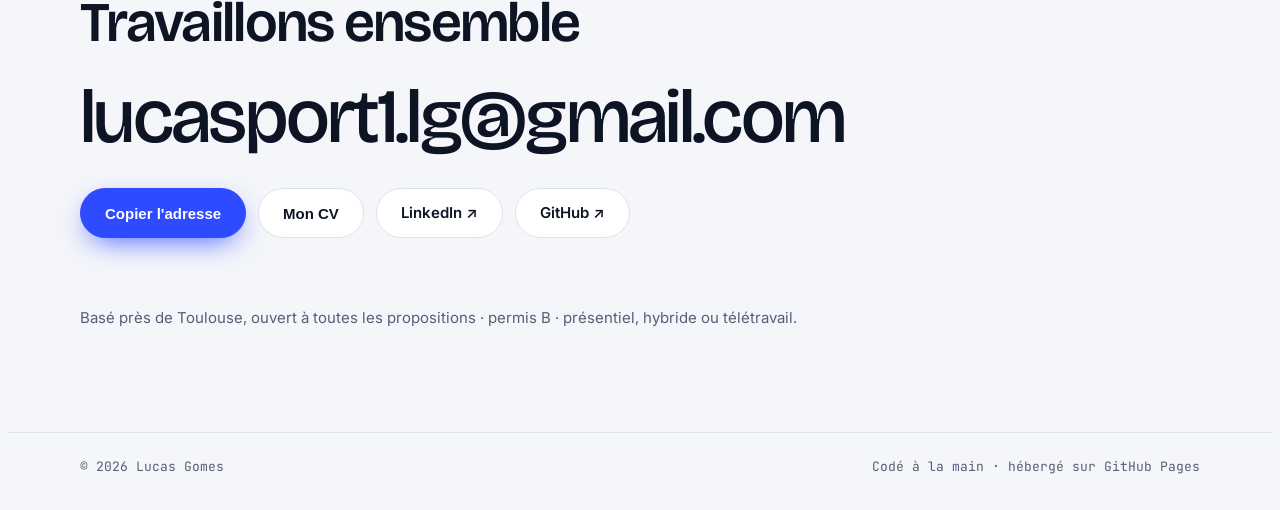
==== commit 3e38f666: "Serre : goutte-à-goutte, stores motorisés et rapport SMS Co-Authored-By: Claude Opus 5.5 <noreply@an" ====
--- a/index.html
+++ b/index.html
@@ -587,13 +587,13 @@
             <div class="gauge"><span>humidité</span><i><u></u></i><b>63 %</b></div>
             <div class="gauge"><span>température</span><i><u></u></i><b>24 °C</b></div>
             <div class="gauge"><span>luminosité</span><i><u></u></i><b>760 lx</b></div>
-            <div class="pump"><span class="led"></span>arrosage automatique<em>veille</em></div>
+            <div class="pump"><span class="led"></span>goutte-à-goutte<em>veille</em></div>
           </div>
           <div class="card-body">
             <span class="kind">IoT · Arduino</span>
             <h3>Serre automatique</h3>
-            <p>Capteurs d'humidité, de température et de luminosité qui pilotent l'arrosage, avec envoi des données en temps réel.</p>
-            <div class="tags"><span class="tag">Arduino</span><span class="tag">capteurs</span><span class="tag">temps réel</span></div>
+            <p>Capteurs qui pilotent le goutte-à-goutte et les stores, avec un rapport par SMS matin, midi et soir.</p>
+            <div class="tags"><span class="tag">Arduino</span><span class="tag">capteurs</span><span class="tag">SMS</span><span class="tag">automatisme</span></div>
             <span class="more">Voir le projet <span>→</span></span>
           </div>
         </a>
@@ -1015,11 +1015,12 @@
         ['Reste à payer', 'assets/media/tn-reste-a-payer.jpg'], ['CA par destination', 'assets/media/tn-ca-destination.jpg']] },
     soc: { kind: 'Cybersécurité · autoformation', title: 'Mes entraînements cyber', desc: "Challenges Root Me et TryHackMe, labo VirtualBox et OSINT, en route vers le métier d'analyste SOC.", tags: ['Root Me', 'TryHackMe', 'VirtualBox', 'OSINT'] },
     serre: { kind: 'IoT · Arduino', title: 'Serre automatique',
-      desc: "Une serre construite et câblée entièrement à la main, sans kit. Des capteurs mesurent l'humidité du sol et de l'air, la température et la luminosité ; l'Arduino déclenche l'arrosage quand la terre est trop sèche et envoie les mesures en temps réel. Une petite caméra permet de surveiller les plants à distance.",
+      desc: "Une serre construite et câblée entièrement à la main, sans kit. Des capteurs mesurent en continu l'humidité du sol et de l'air, la température et la luminosité, et l'Arduino agit pour garder chaque mesure dans la bonne plage pour chaque plant : il règle le goutte-à-goutte et ouvre ou ferme les stores. Un rapport part par SMS le matin, le midi et le soir, et une petite caméra permet de surveiller les plants.",
       facts: [['Capteurs', 'Humidité du sol, température et humidité de l\'air, luminosité'],
-        ['Action', 'Module relais qui commande une pompe et son réservoir, selon des seuils adaptés à chaque culture'],
-        ['Suivi', 'Mesures et état de l\'arrosage envoyés en temps réel, caméra pour voir les plants']],
-      tags: ['Arduino', 'C / C++', 'capteurs', 'électronique', 'temps réel'], url: 'serre-automatique · schéma',
+        ['Arrosage', 'Goutte-à-goutte piloté par relais : il s\'active quand la terre est trop sèche et se coupe quand elle est trop humide'],
+        ['Lumière', 'Stores motorisés qui s\'ouvrent ou se ferment quand la luminosité est trop faible ou trop forte'],
+        ['Suivi', 'Rapport par SMS matin, midi et soir pour vérifier que les mesures conviennent à chaque plant, caméra pour voir les plants']],
+      tags: ['Arduino', 'C / C++', 'capteurs', 'GSM / SMS', 'électronique', 'automatisme'], url: 'serre-automatique · schéma',
       pages: [['Schéma de câblage', 'assets/media/serre-schema.jpg']] },
     resto: { kind: 'Site web · projet de cours ESGI', title: 'Le Comptoir des Saveurs',
       desc: "Site vitrine one page d'un restaurant coréen raffiné, réalisé pour le TP noté du module HTML & CSS. Toute la mise en page est codée à la main, sans framework.",
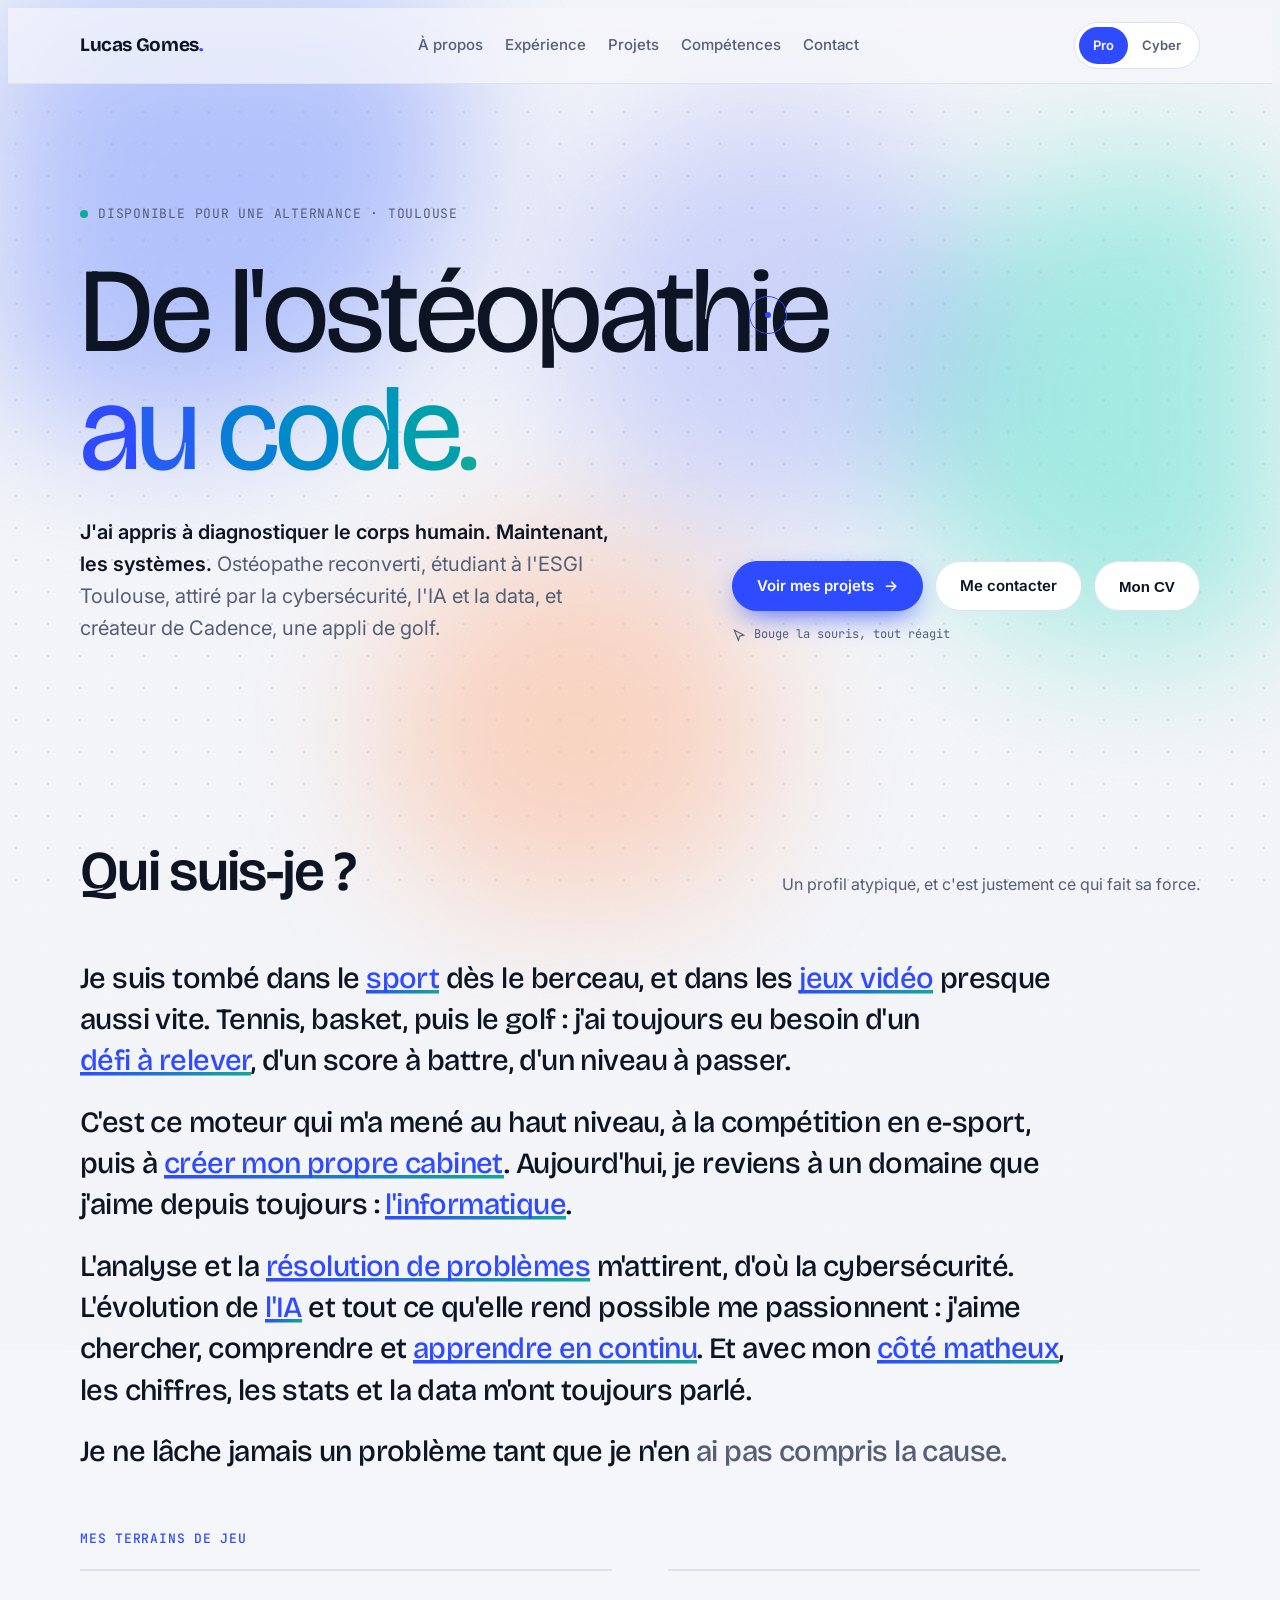
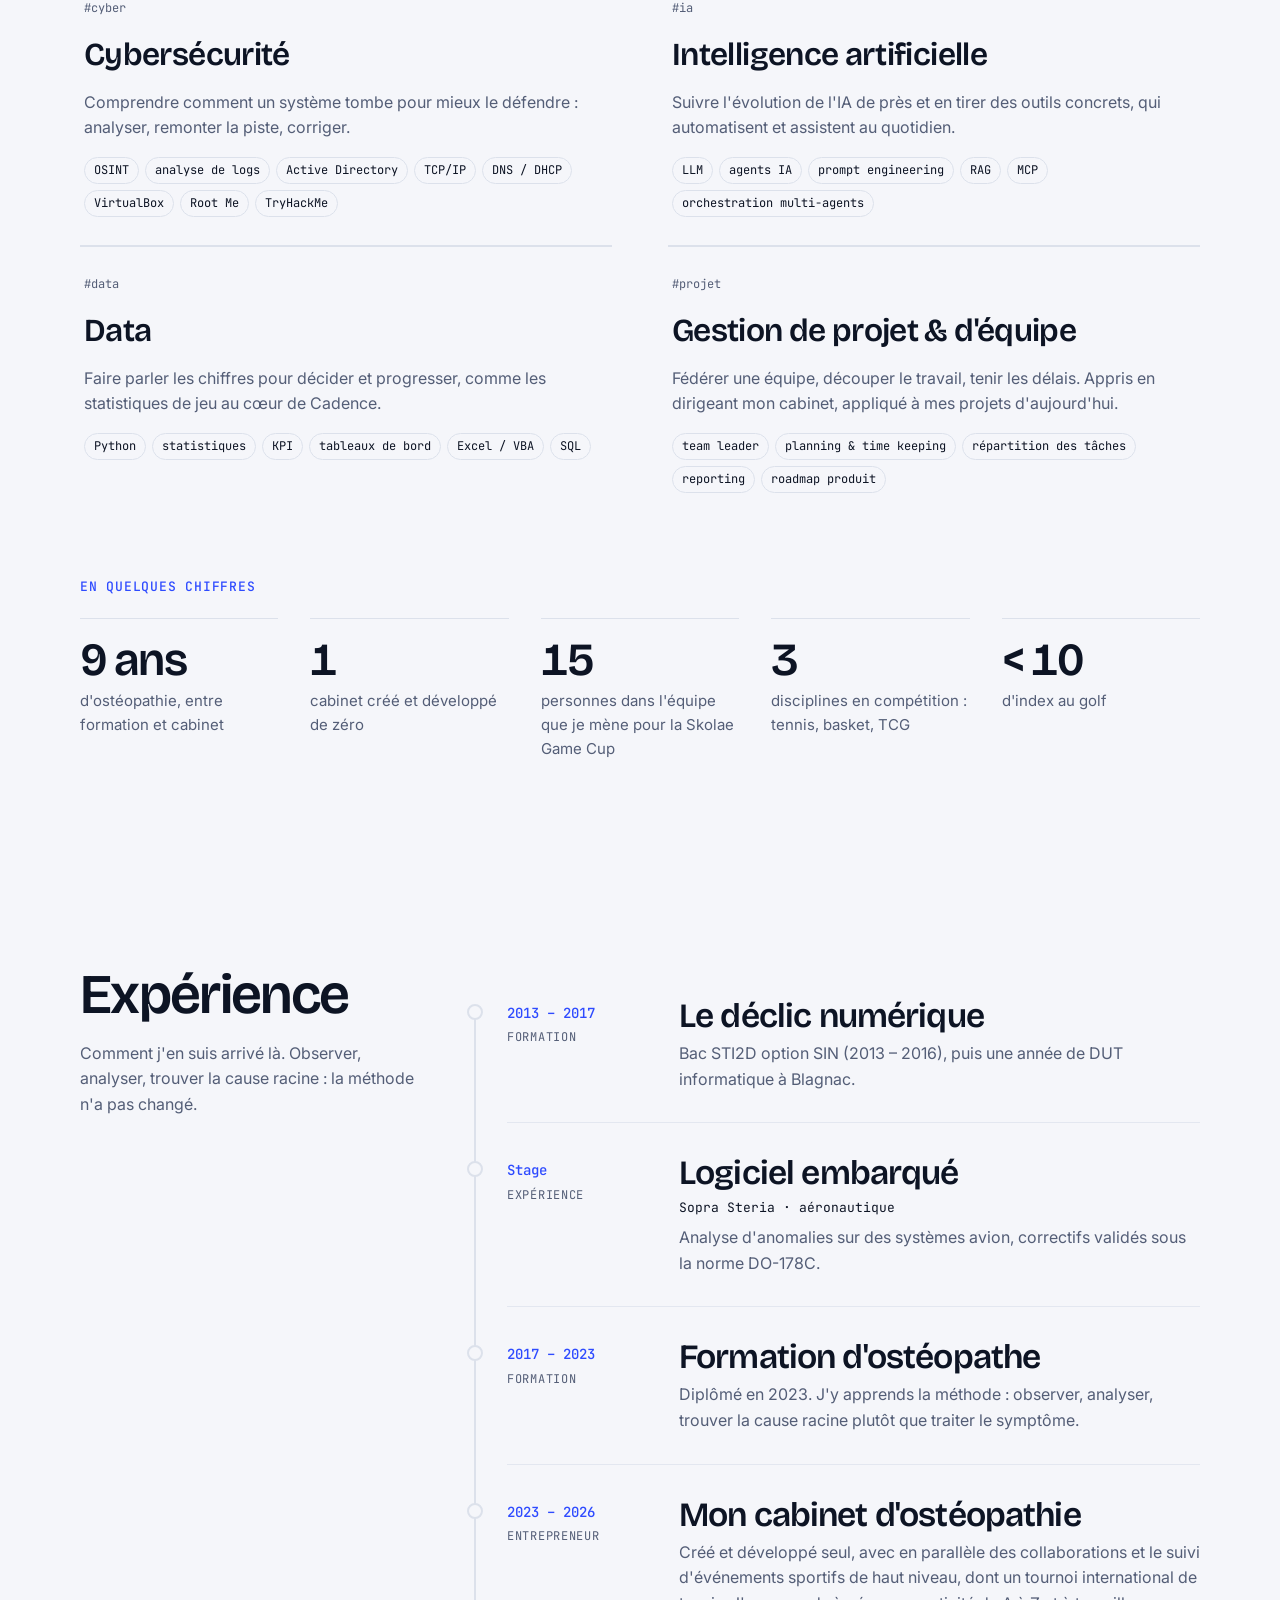
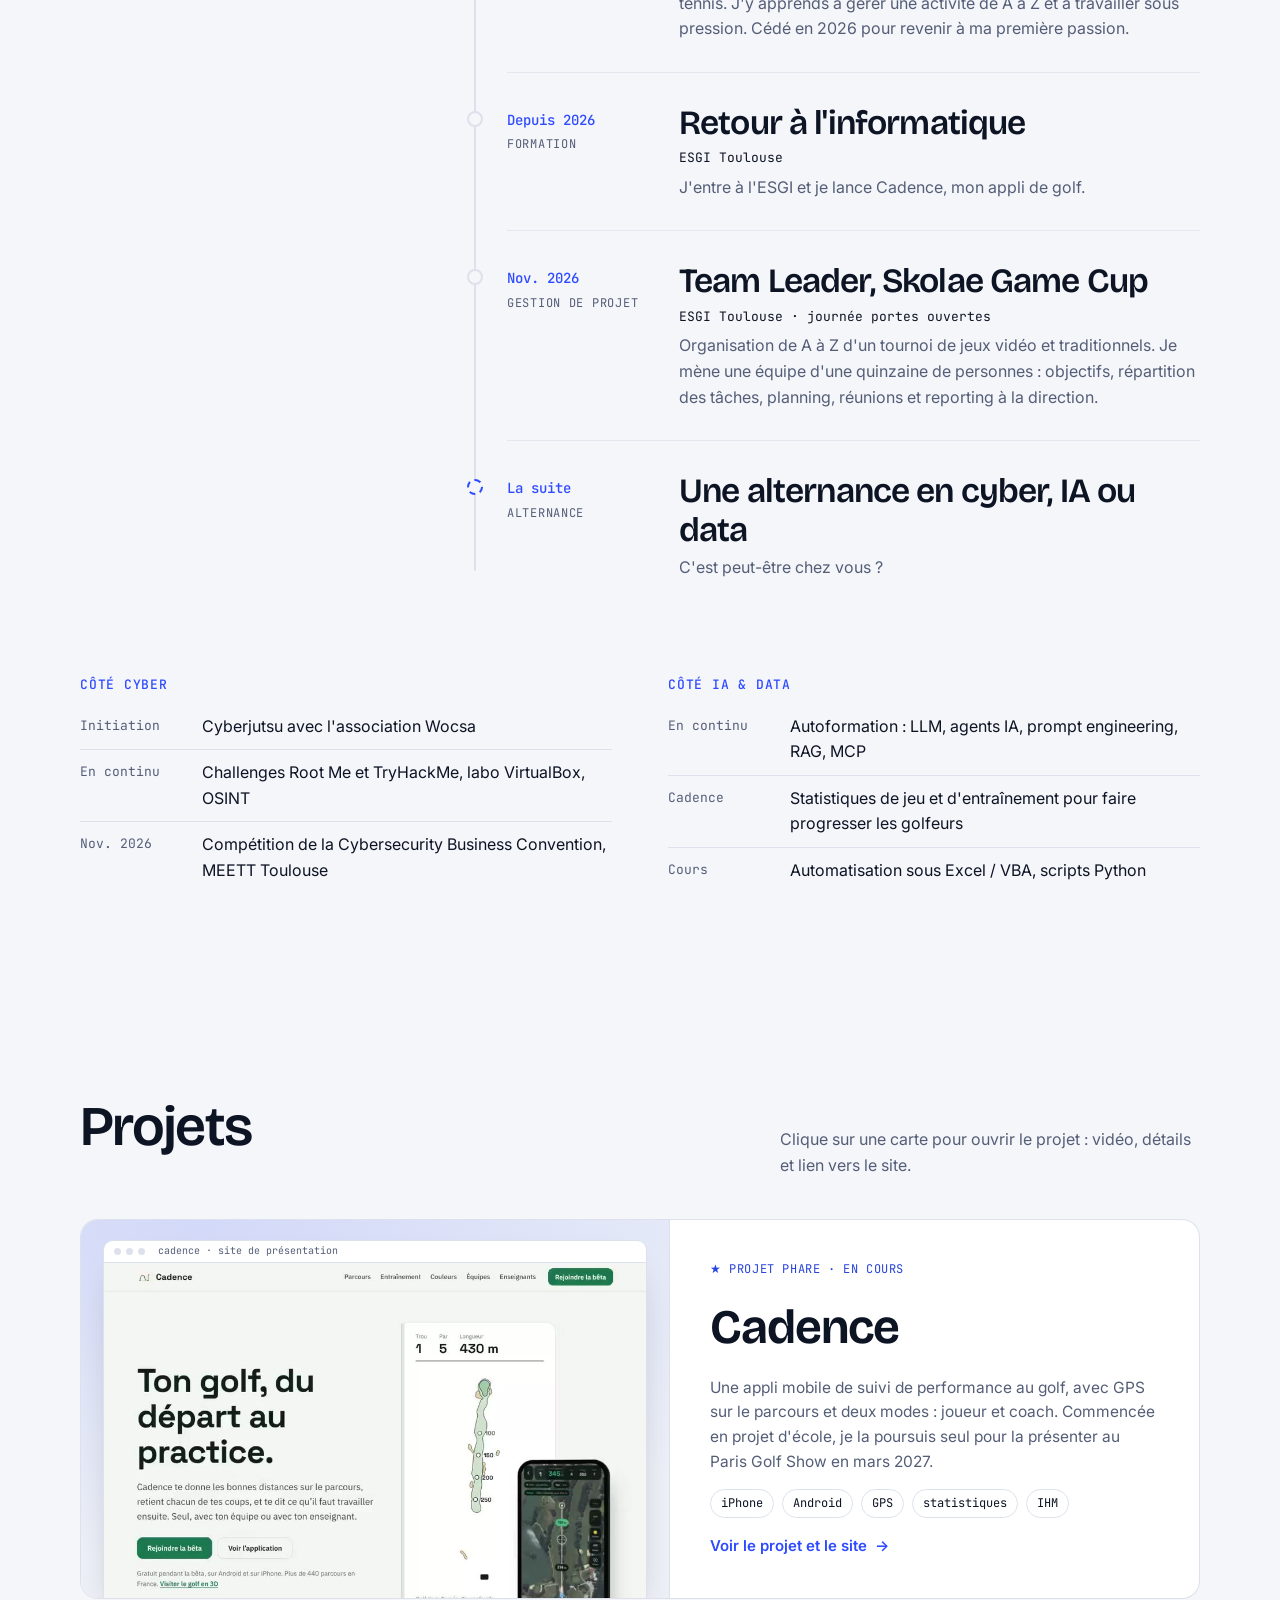
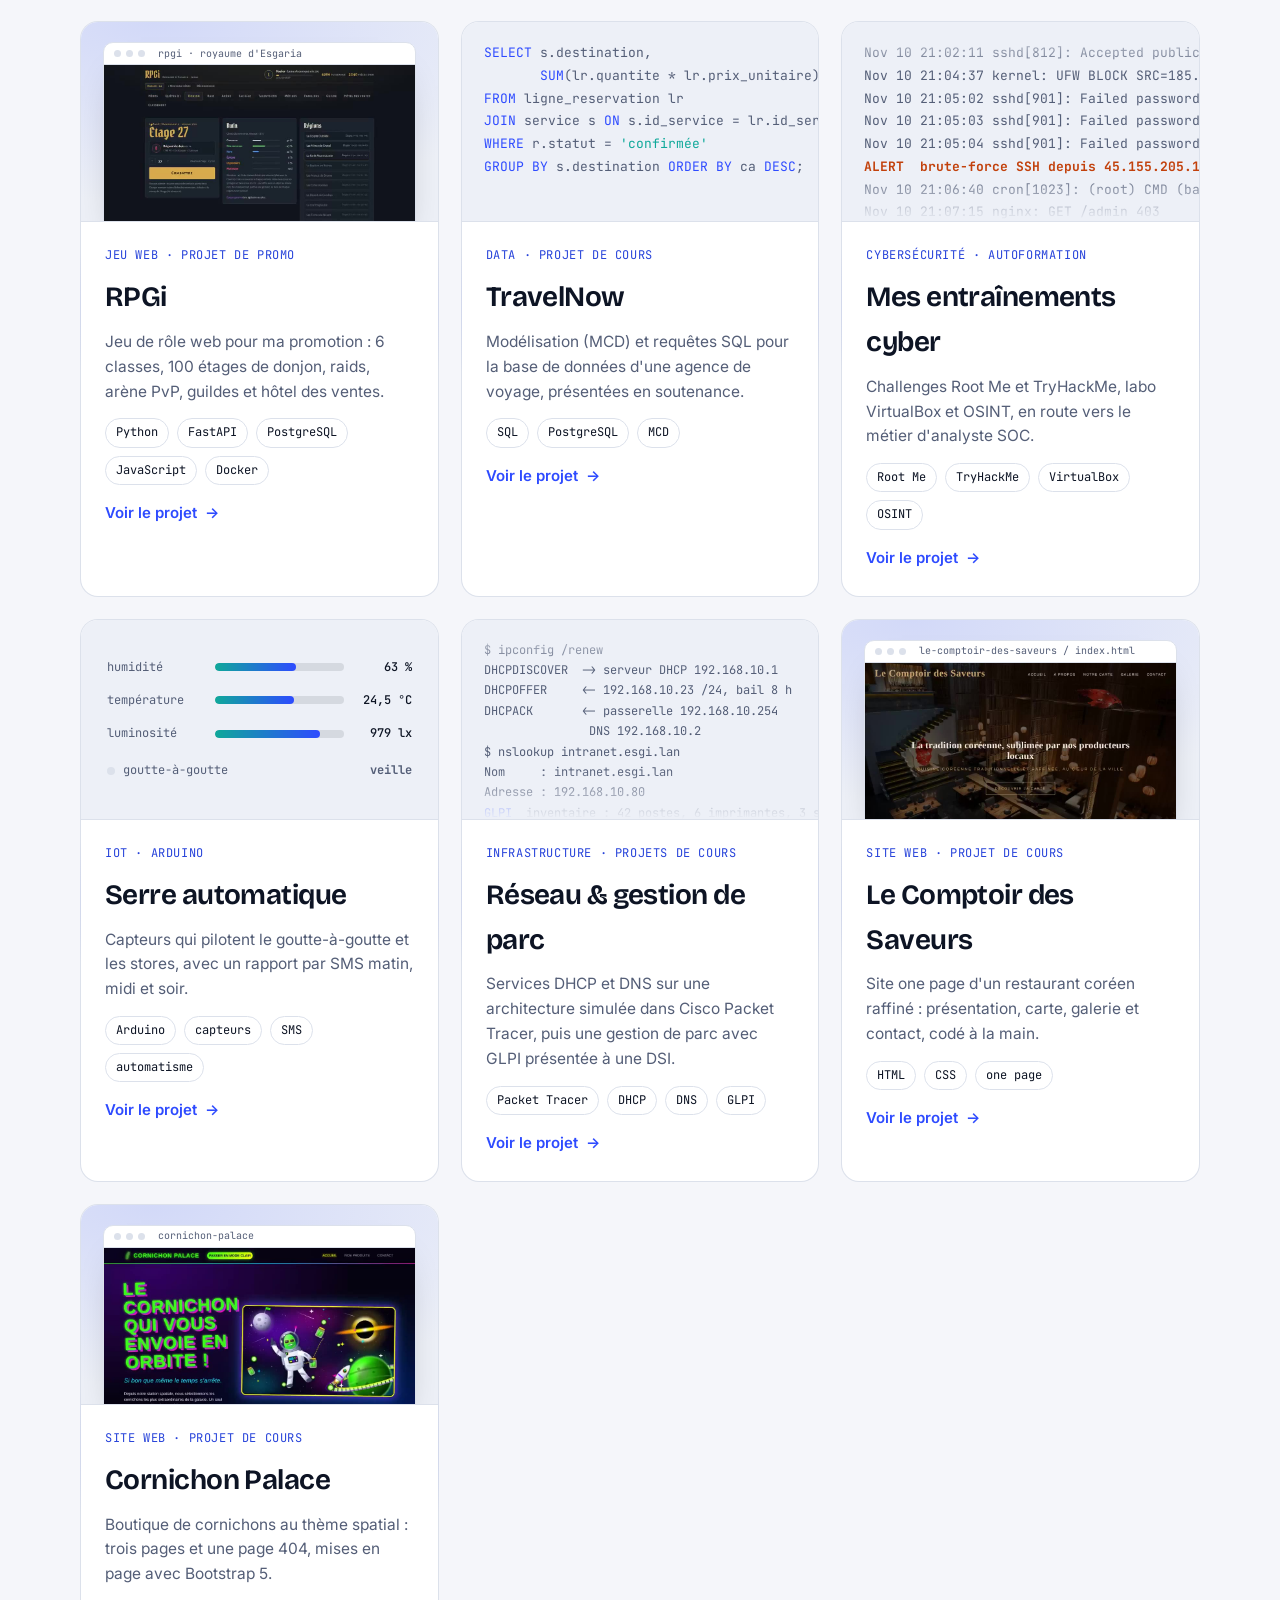
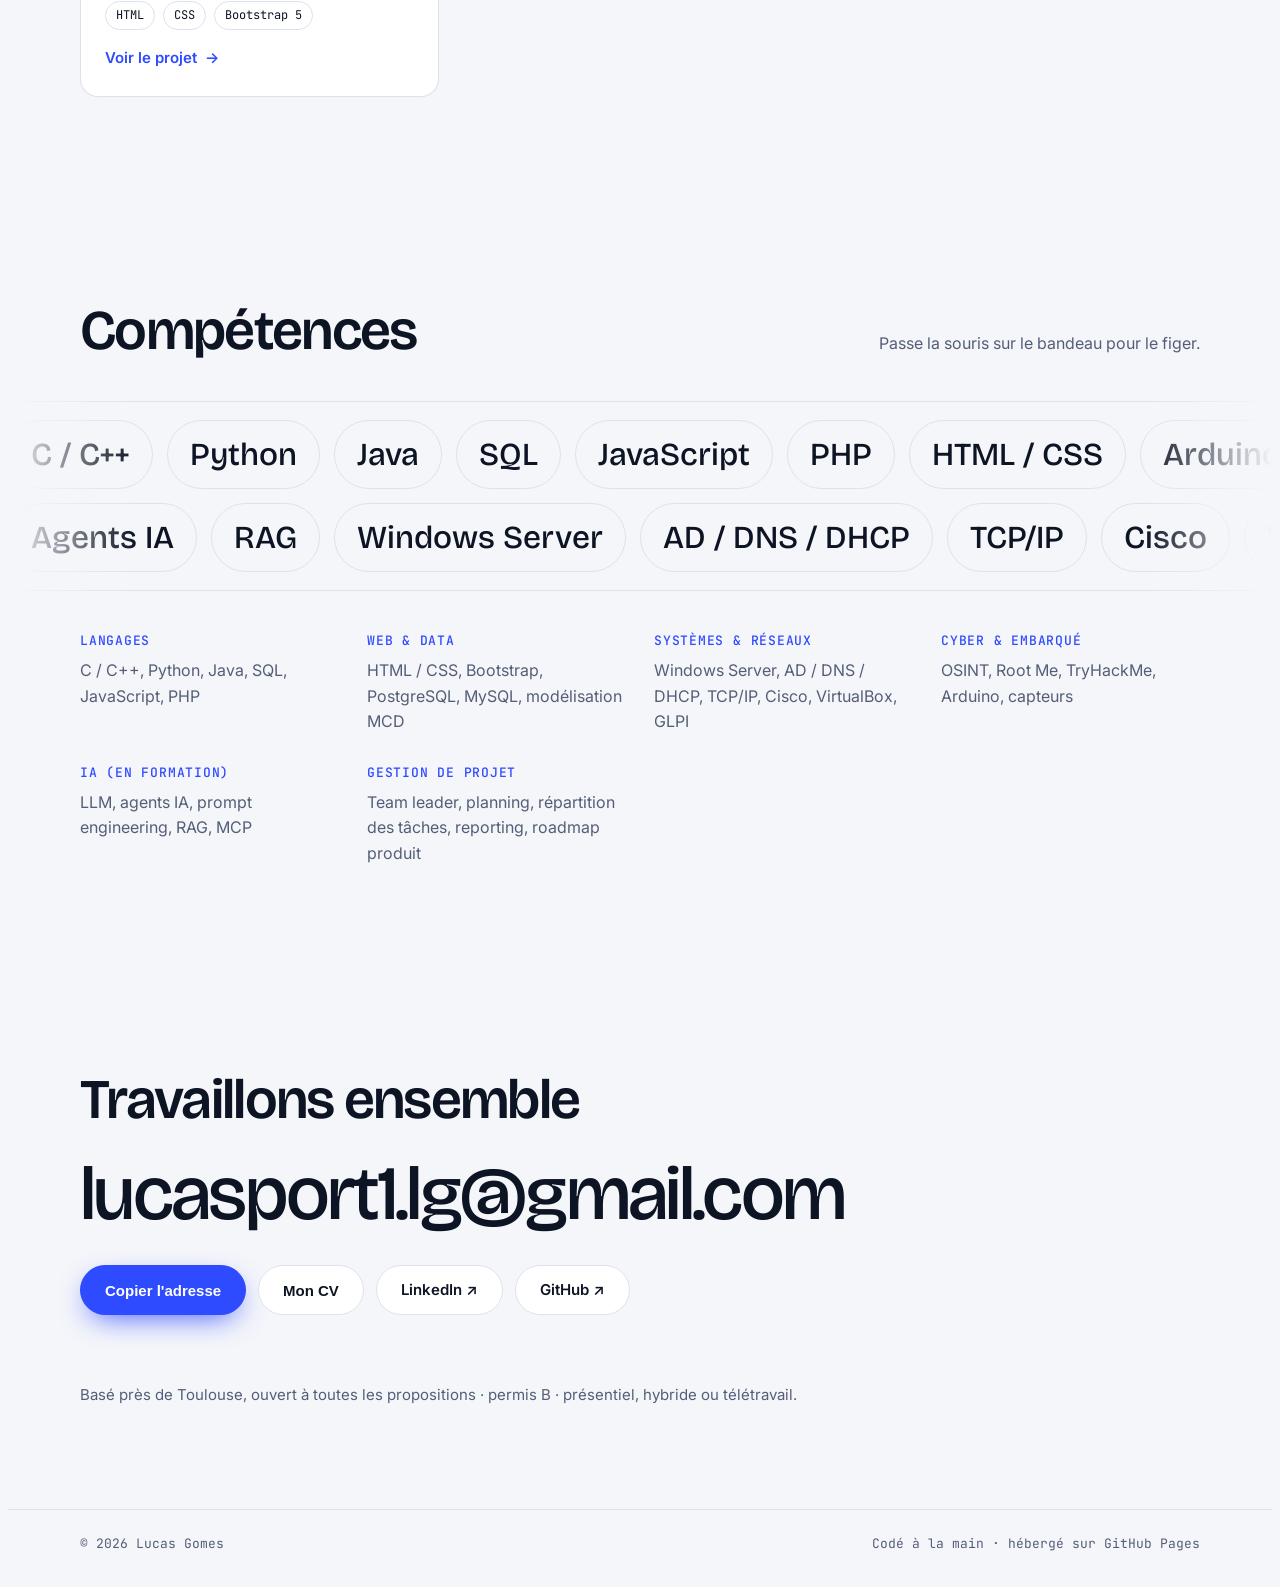
==== commit dbead1c0: "Réduit la taille du texte de présentation (Qui suis-je) Co-Authored-By: Claude Opus 5.5 <noreply@ant" ====
--- a/index.html
+++ b/index.html
@@ -137,9 +137,9 @@
 /* à propos */
 .about{display:flex;flex-direction:column;gap:56px}
 .about .sec-head{margin-bottom:0}
-.manifesto{display:flex;flex-direction:column;gap:.7em;font-family:var(--display);font-size:clamp(24px,3.4vw,44px);line-height:1.28;letter-spacing:-0.02em;font-weight:500;max-width:1000px}
+.manifesto{display:flex;flex-direction:column;gap:.7em;font-family:var(--display);font-size:clamp(20px,2.3vw,30px);line-height:1.4;letter-spacing:-0.02em;font-weight:500;max-width:1000px}
 .manifesto p{margin:0;text-wrap:pretty}
-:root[data-look="cyber"] .manifesto{font-size:clamp(20px,2.6vw,32px);font-weight:500;letter-spacing:-0.01em}
+:root[data-look="cyber"] .manifesto{font-size:clamp(17px,1.8vw,24px);font-weight:500;letter-spacing:-0.01em}
 .mw{color:var(--muted);transition:color .5s}
 .mw.on{color:var(--fg)}
 .k{position:relative;white-space:nowrap;background:linear-gradient(90deg,var(--accent),var(--accent2)) left 92%/0% .12em no-repeat;transition:background-size .7s cubic-bezier(.7,0,.2,1)}
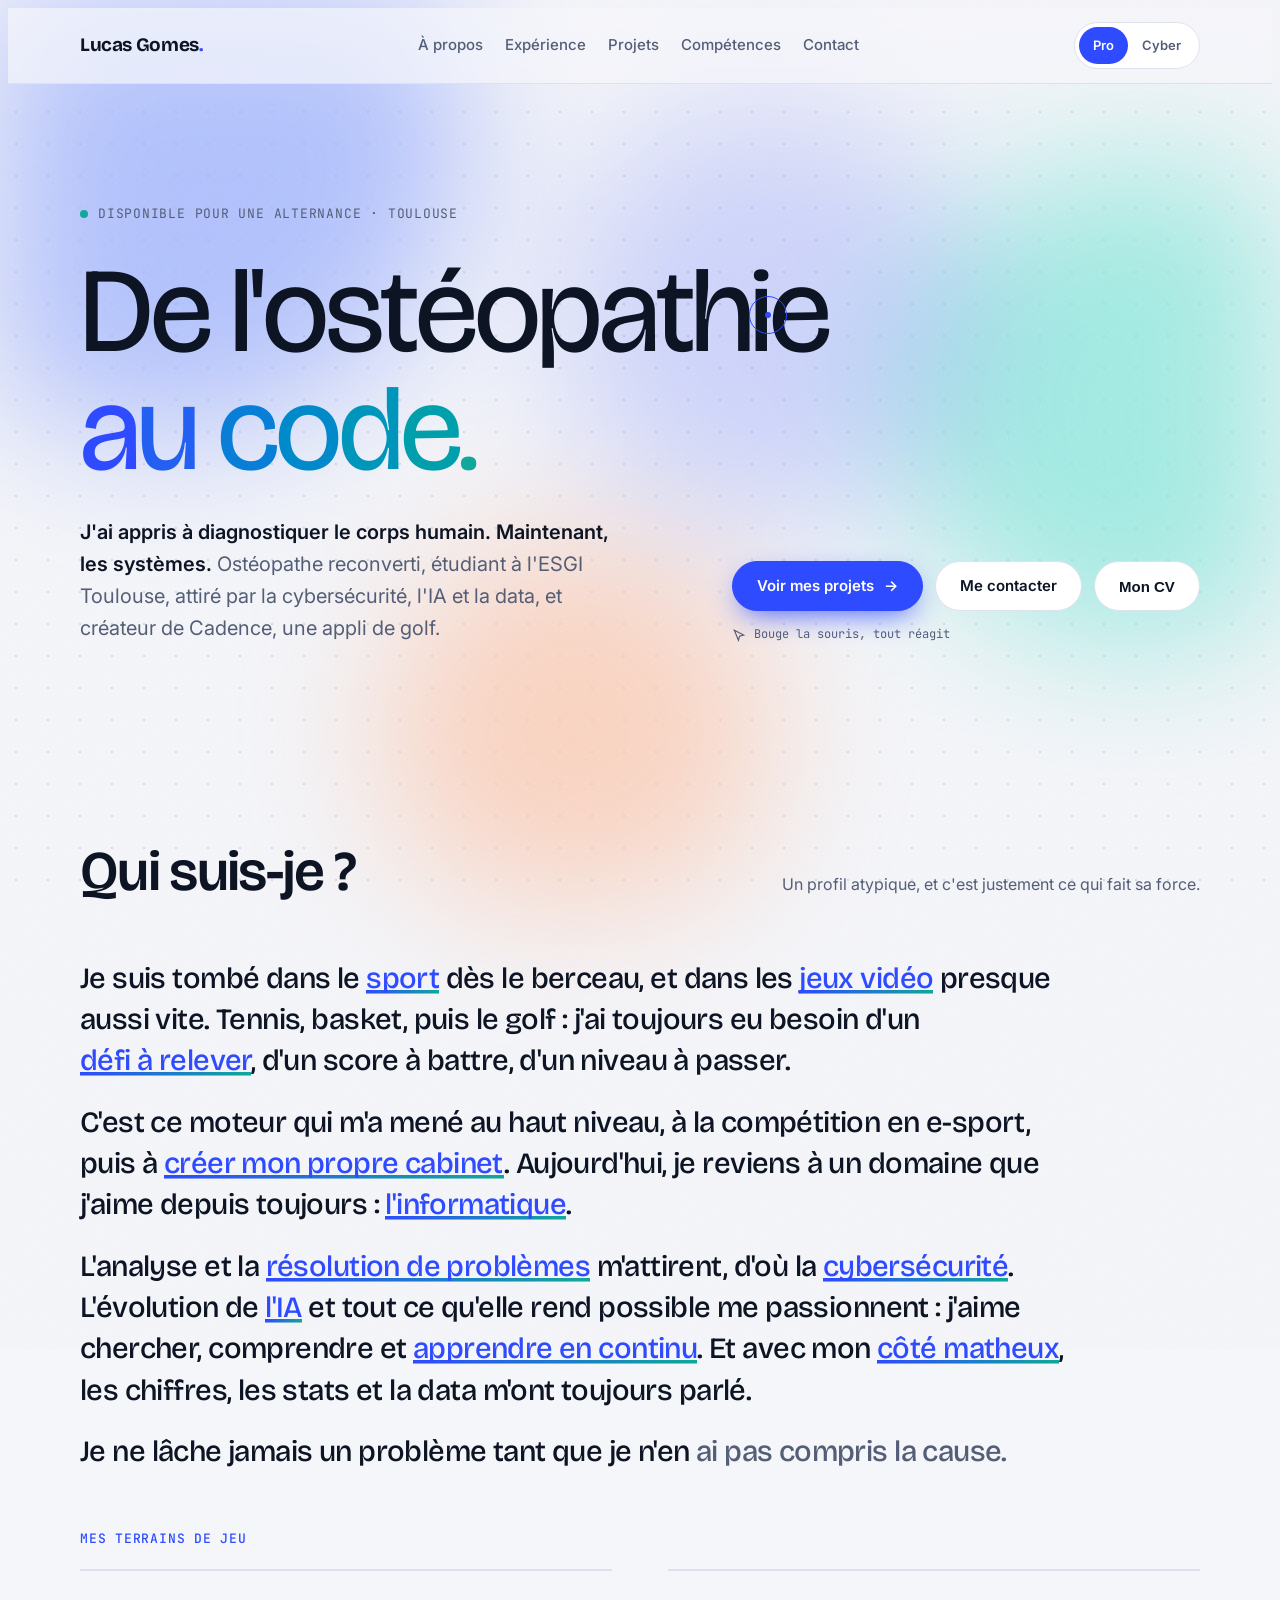
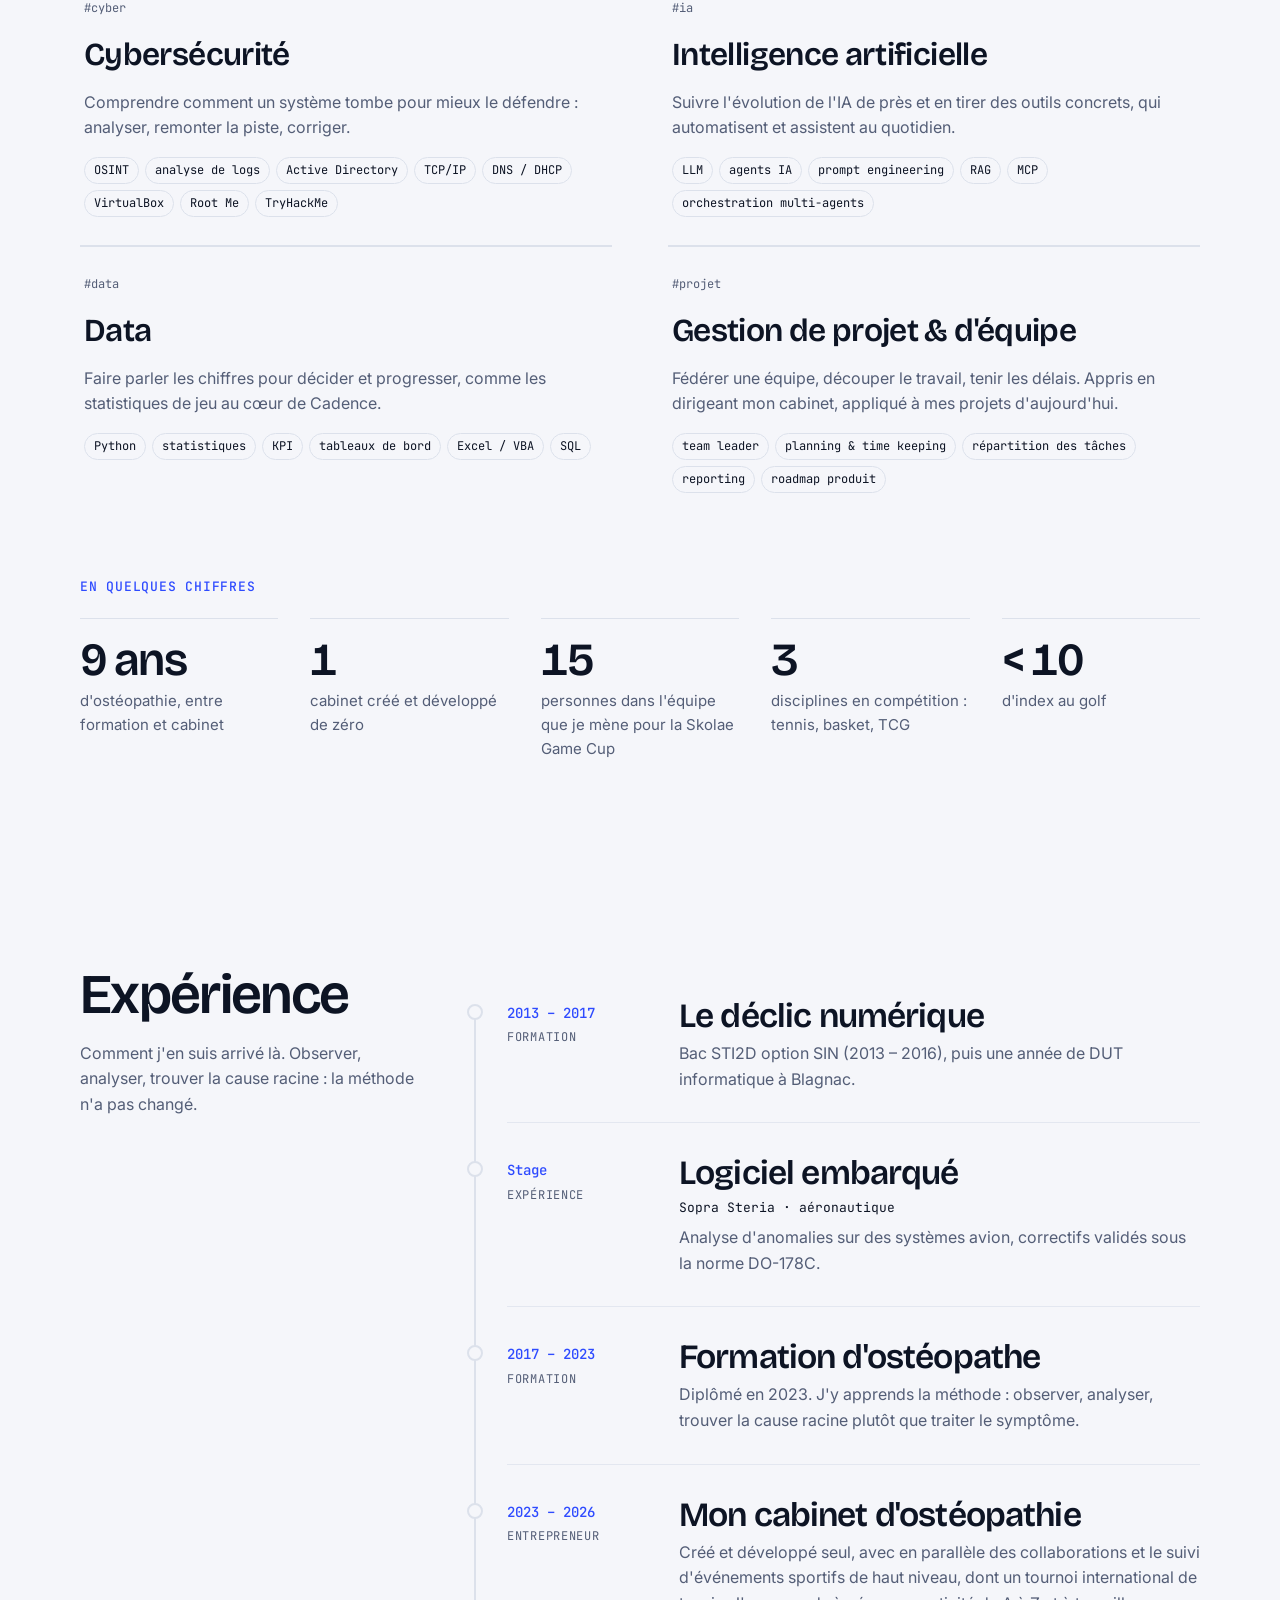
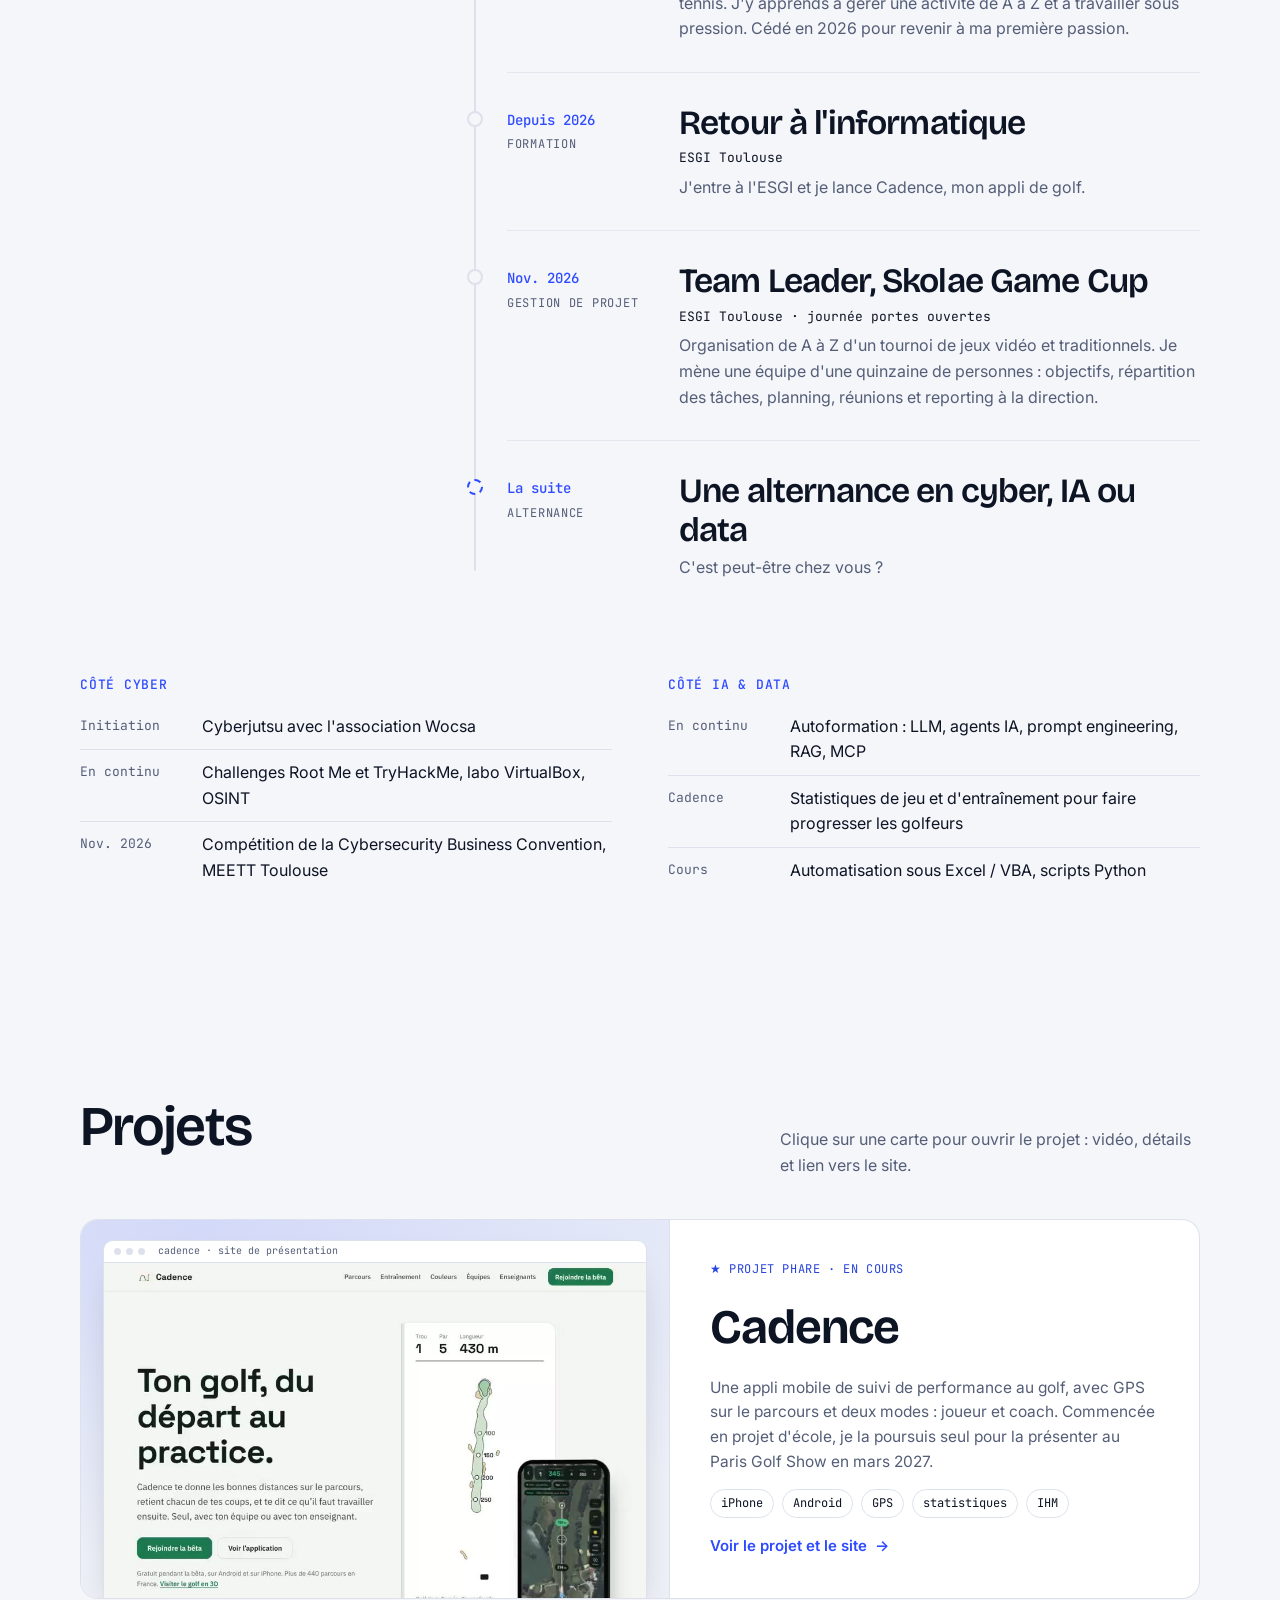
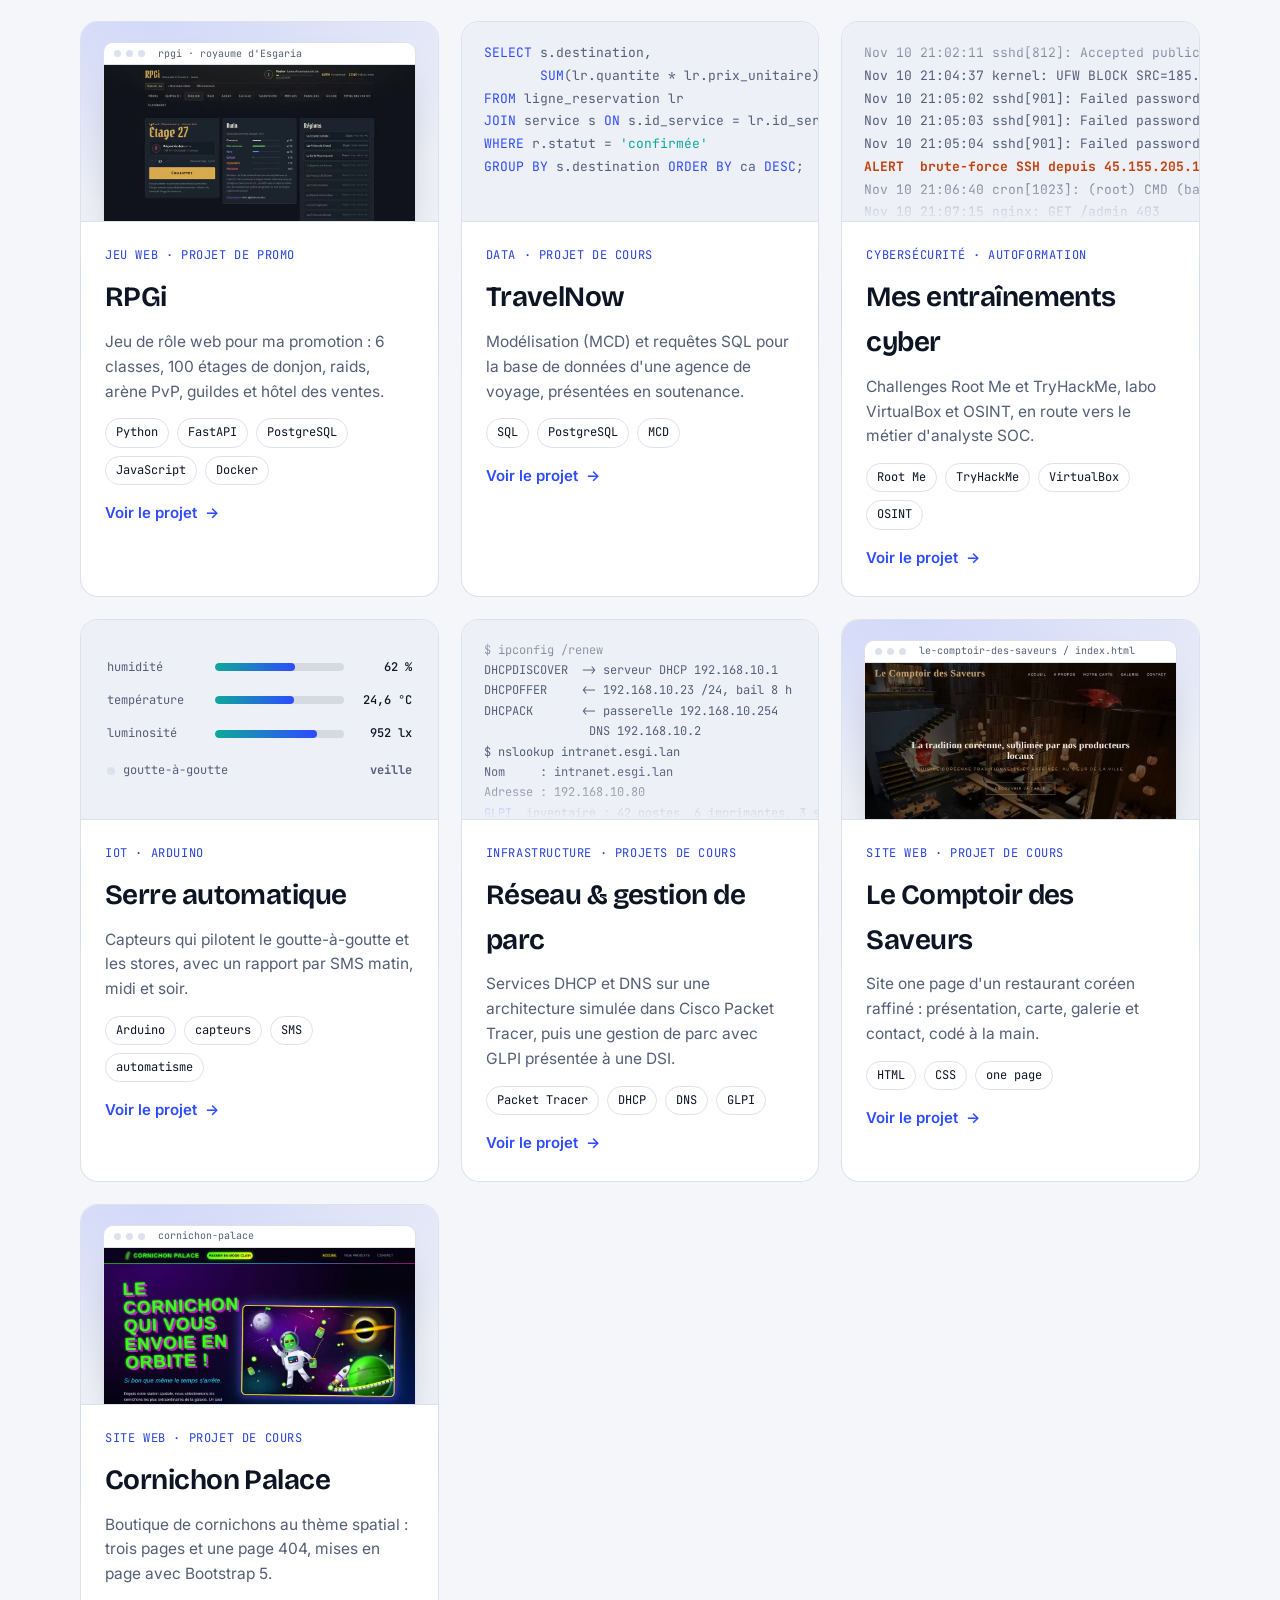
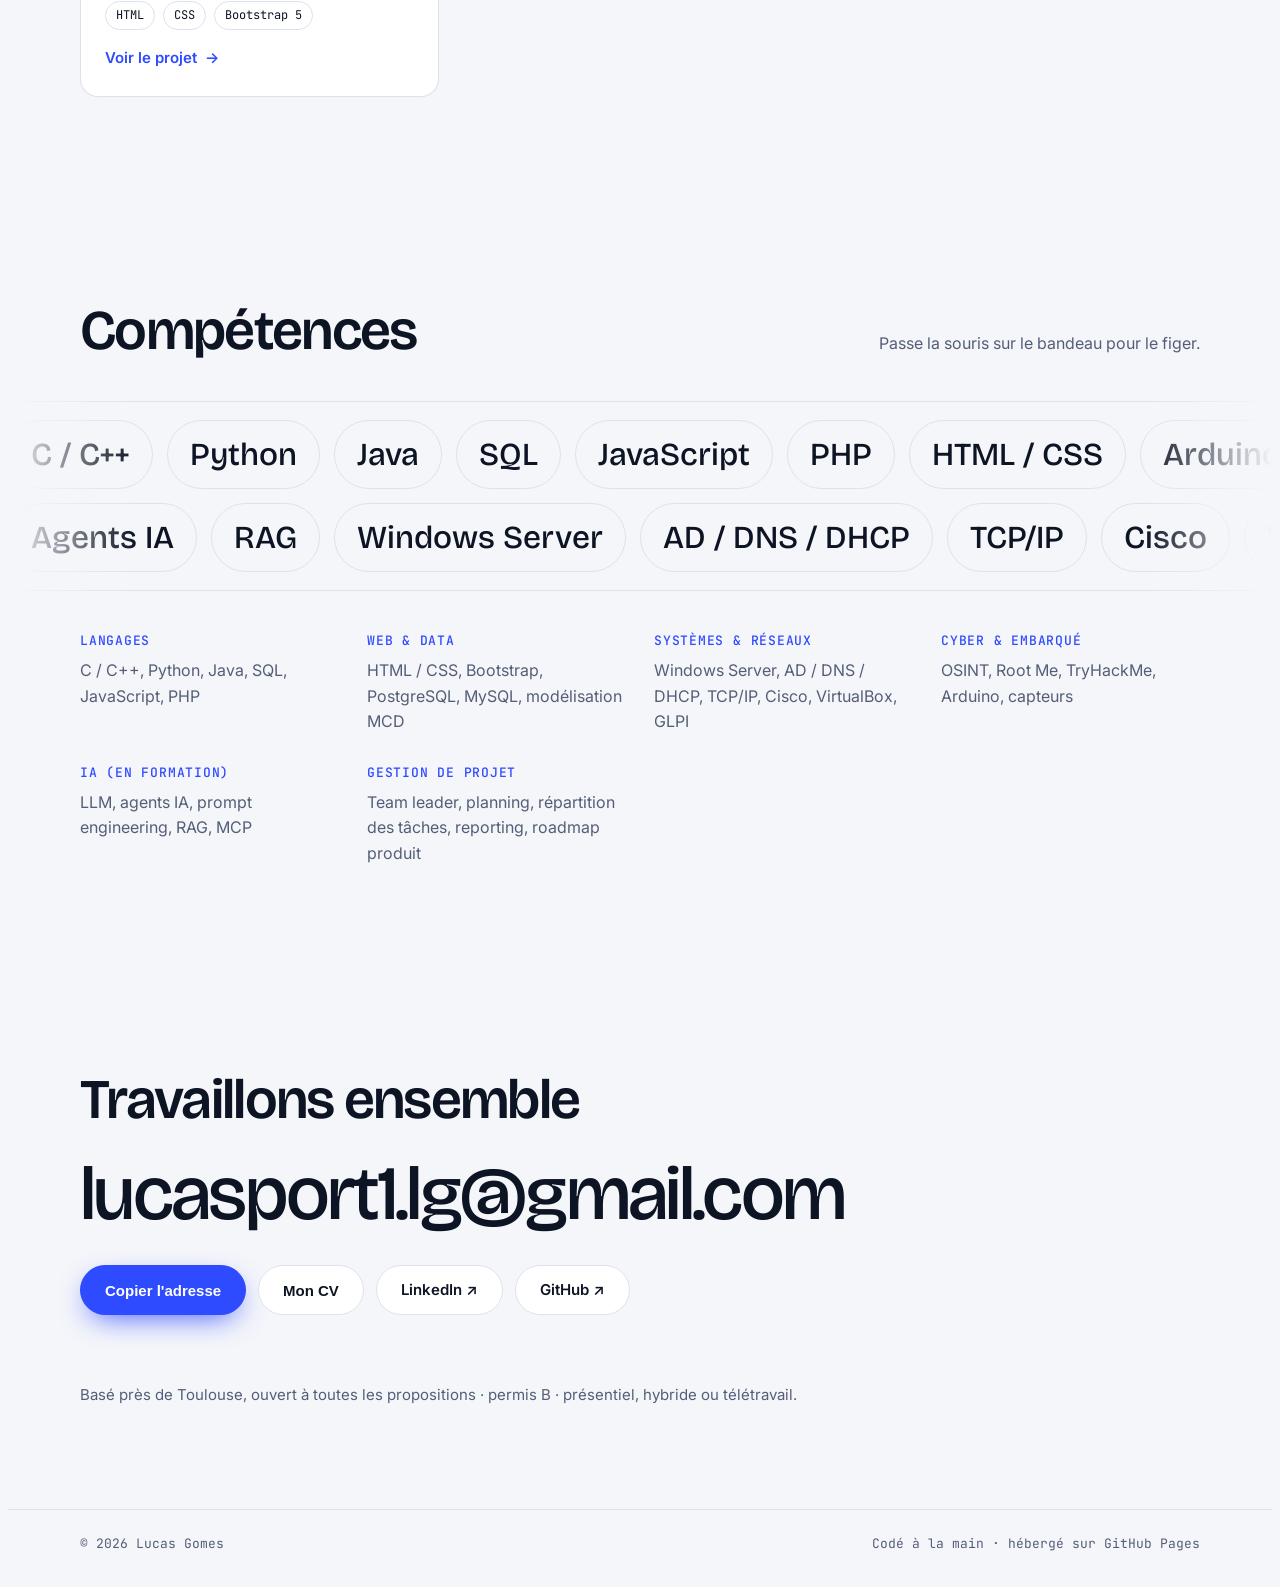
==== commit cf396761: "Souligne « cybersécurité » dans la présentation Co-Authored-By: Claude Opus 5.5 <noreply@anthropic.c" ====
--- a/index.html
+++ b/index.html
@@ -410,7 +410,7 @@
       <div class="manifesto" id="manifesto">
         <p>Je suis tombé dans le <span class="k">sport</span> dès le berceau, et dans les <span class="k">jeux vidéo</span> presque aussi vite. Tennis, basket, puis le golf : j'ai toujours eu besoin d'un <span class="k">défi à relever</span>, d'un score à battre, d'un niveau à passer.</p>
         <p>C'est ce moteur qui m'a mené au haut niveau, à la compétition en e-sport, puis à <span class="k">créer mon propre cabinet</span>. Aujourd'hui, je reviens à un domaine que j'aime depuis toujours : <span class="k">l'informatique</span>.</p>
-        <p>L'analyse et la <span class="k">résolution de problèmes</span> m'attirent, d'où la cybersécurité. L'évolution de <span class="k">l'IA</span> et tout ce qu'elle rend possible me passionnent : j'aime chercher, comprendre et <span class="k">apprendre en continu</span>. Et avec mon <span class="k">côté matheux</span>, les chiffres, les stats et la data m'ont toujours parlé.</p>
+        <p>L'analyse et la <span class="k">résolution de problèmes</span> m'attirent, d'où la <span class="k">cybersécurité</span>. L'évolution de <span class="k">l'IA</span> et tout ce qu'elle rend possible me passionnent : j'aime chercher, comprendre et <span class="k">apprendre en continu</span>. Et avec mon <span class="k">côté matheux</span>, les chiffres, les stats et la data m'ont toujours parlé.</p>
         <p>Je ne lâche jamais un problème tant que je n'en ai pas <span class="k">compris la cause</span>.</p>
       </div>
       <div class="fields">
